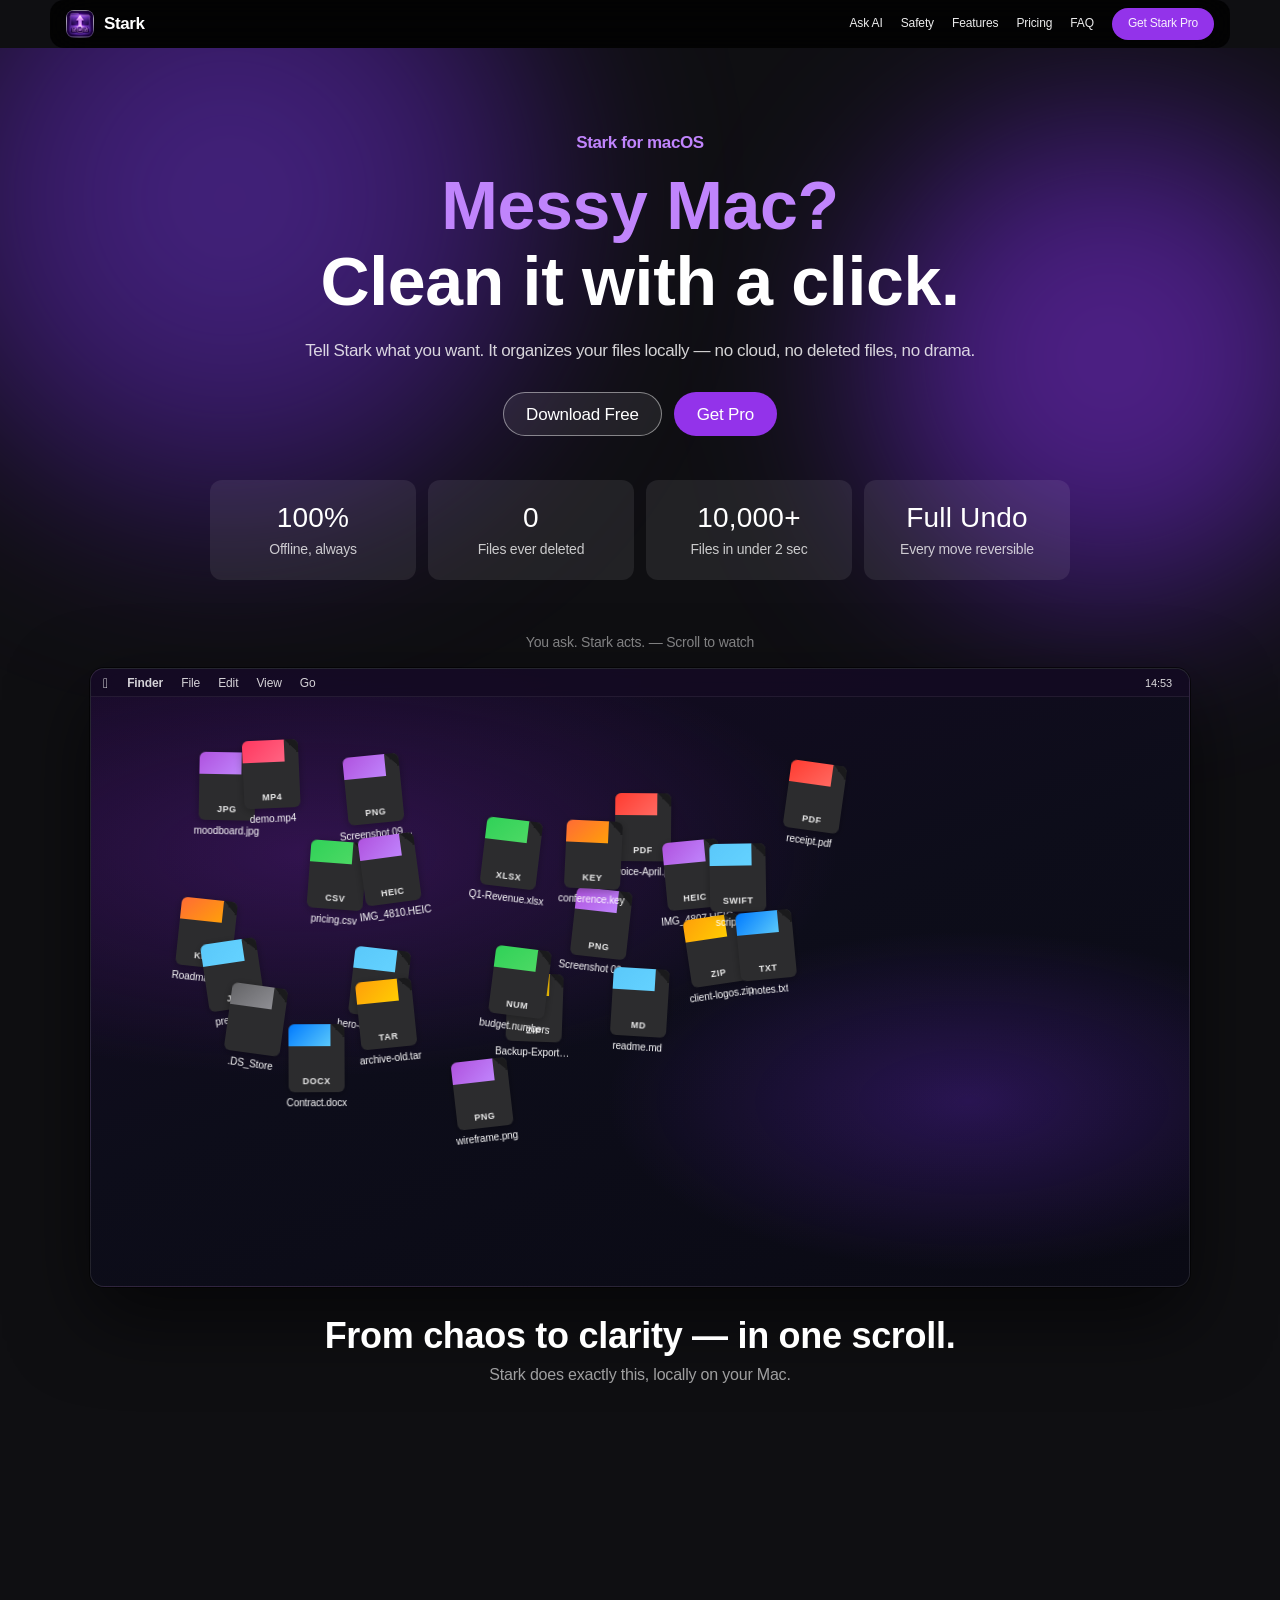
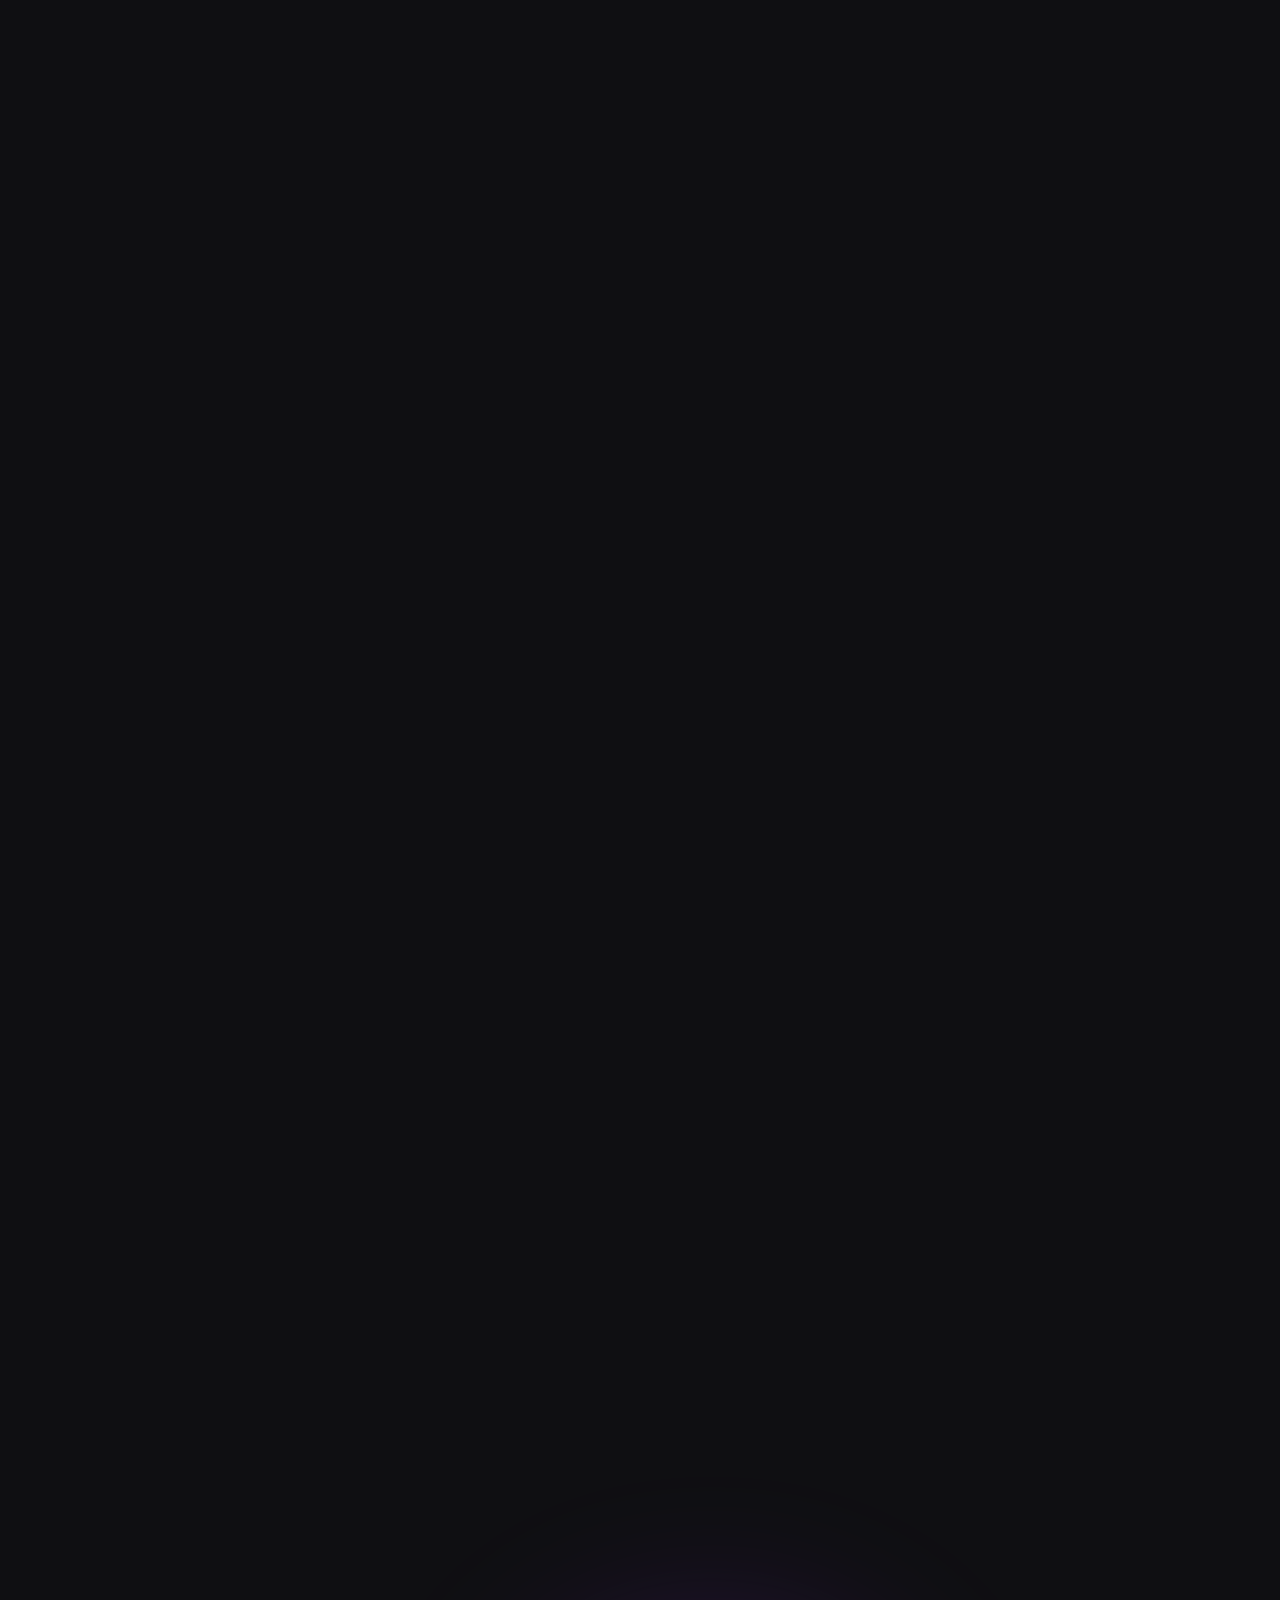
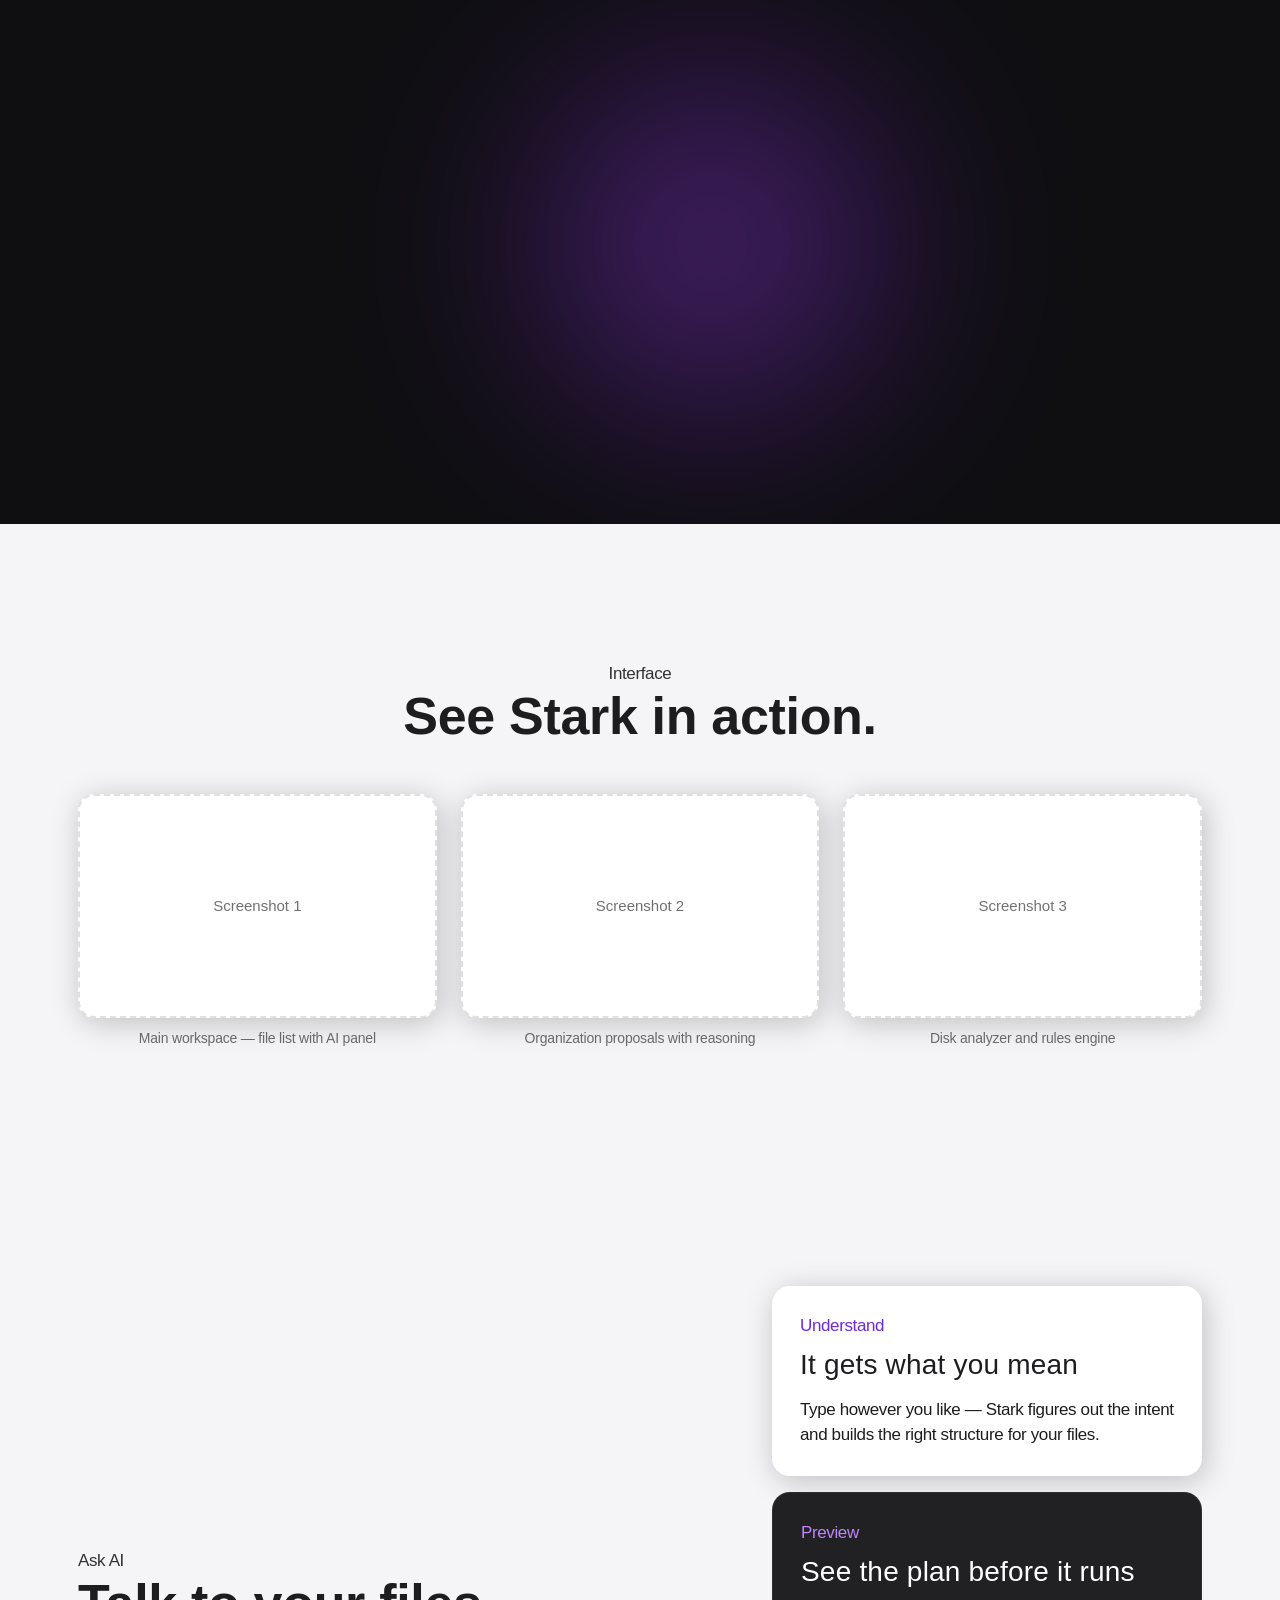
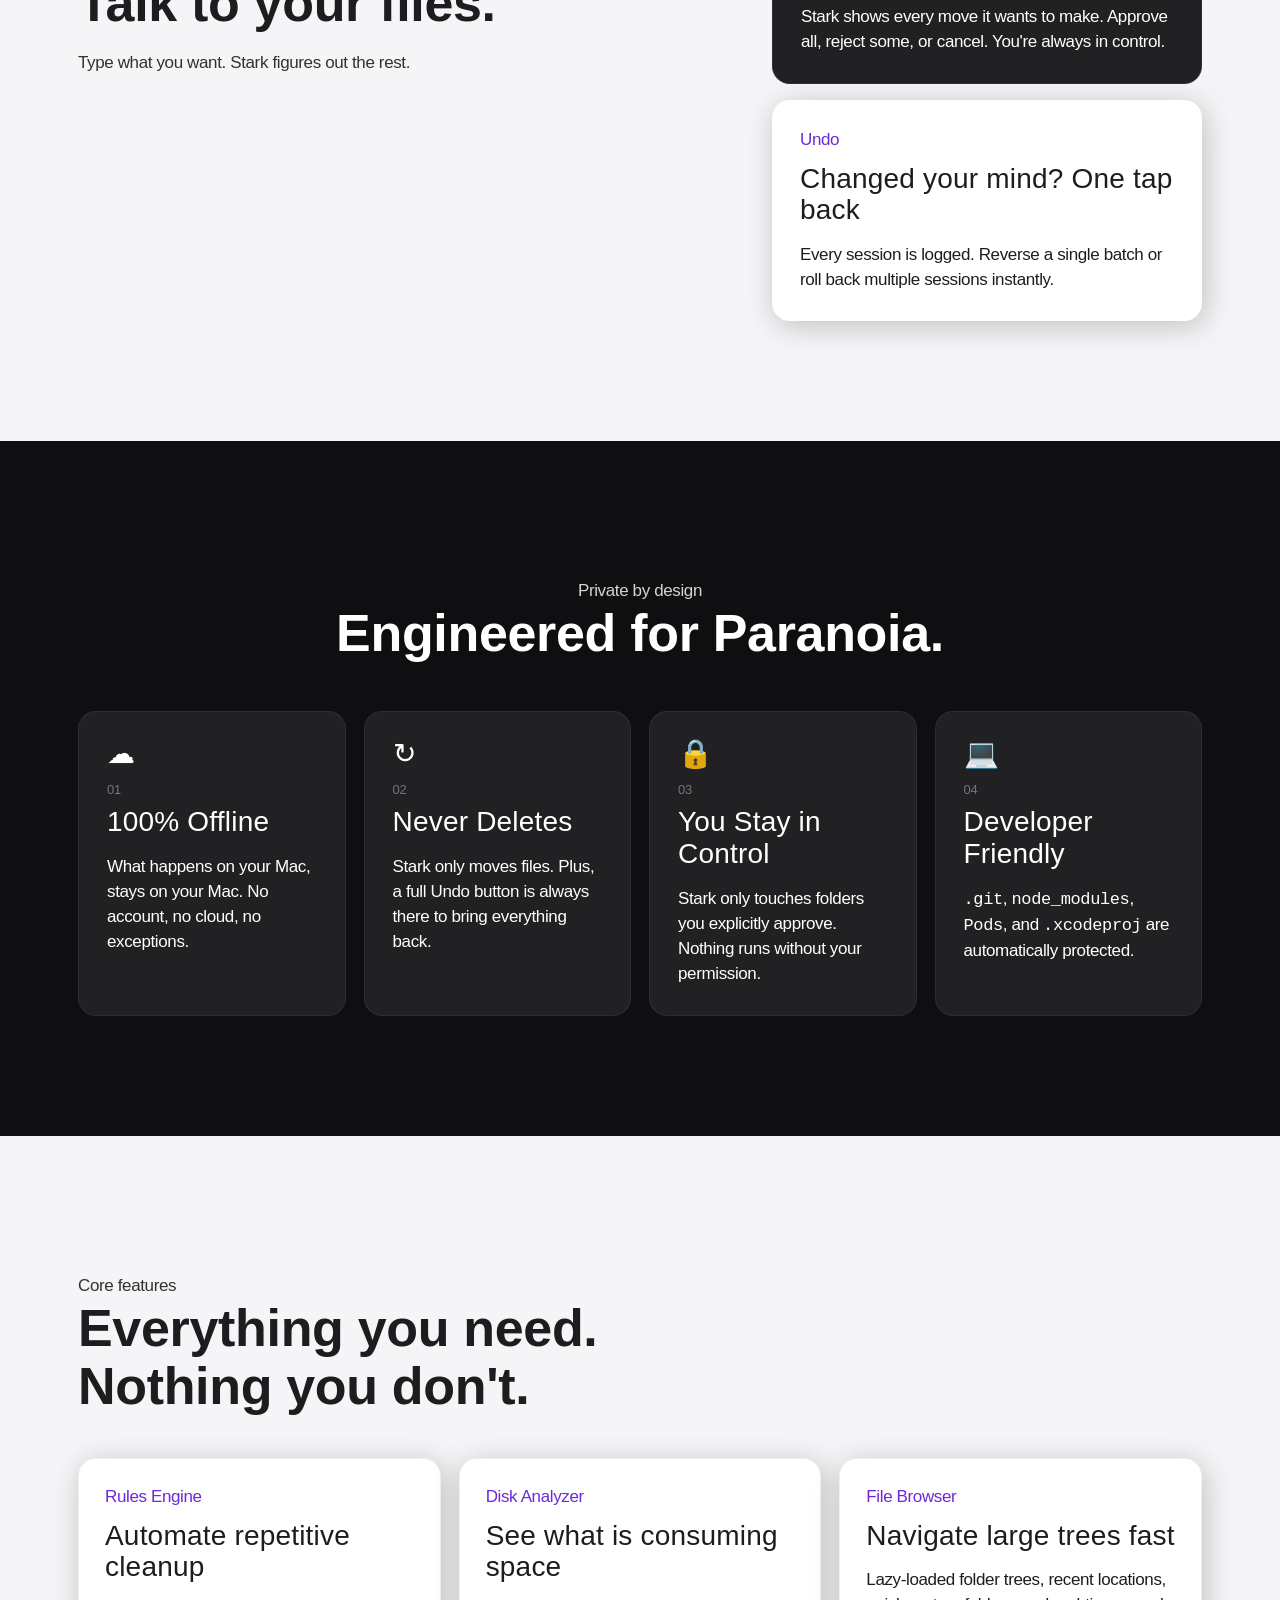
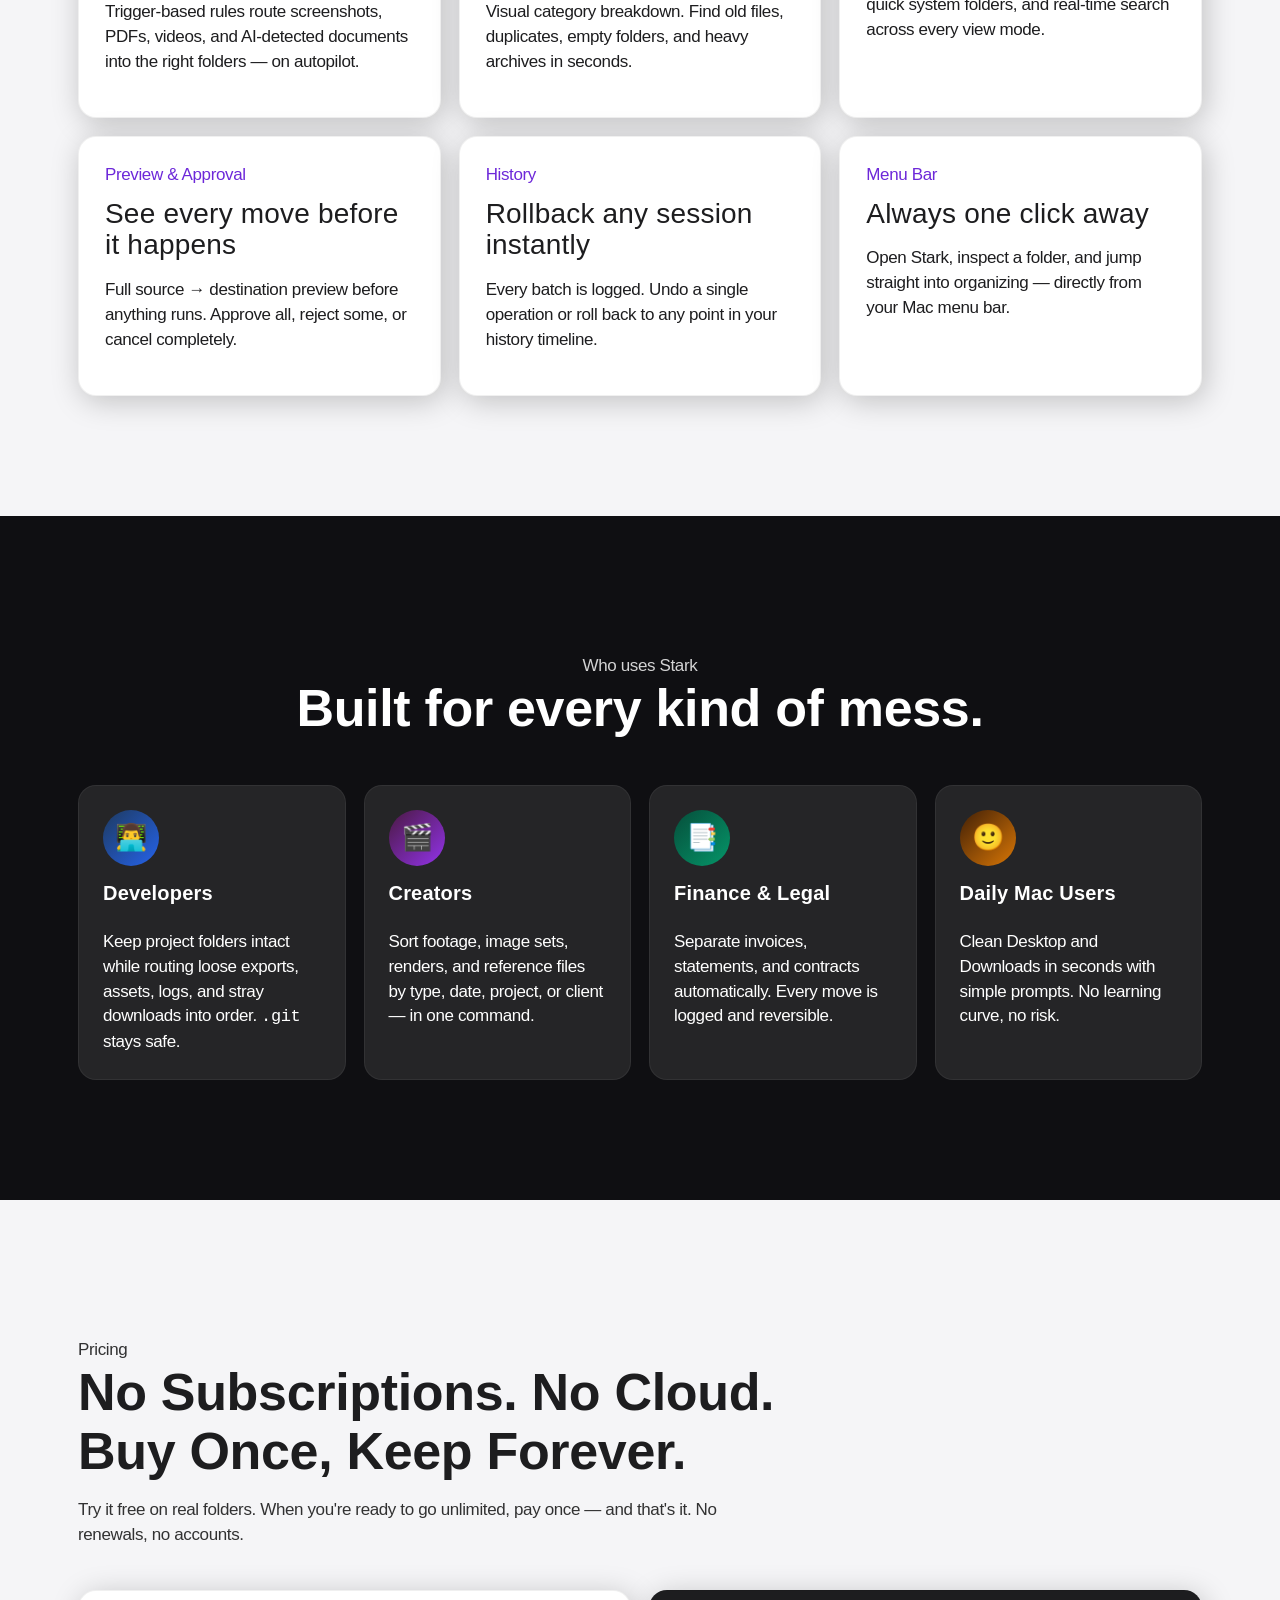
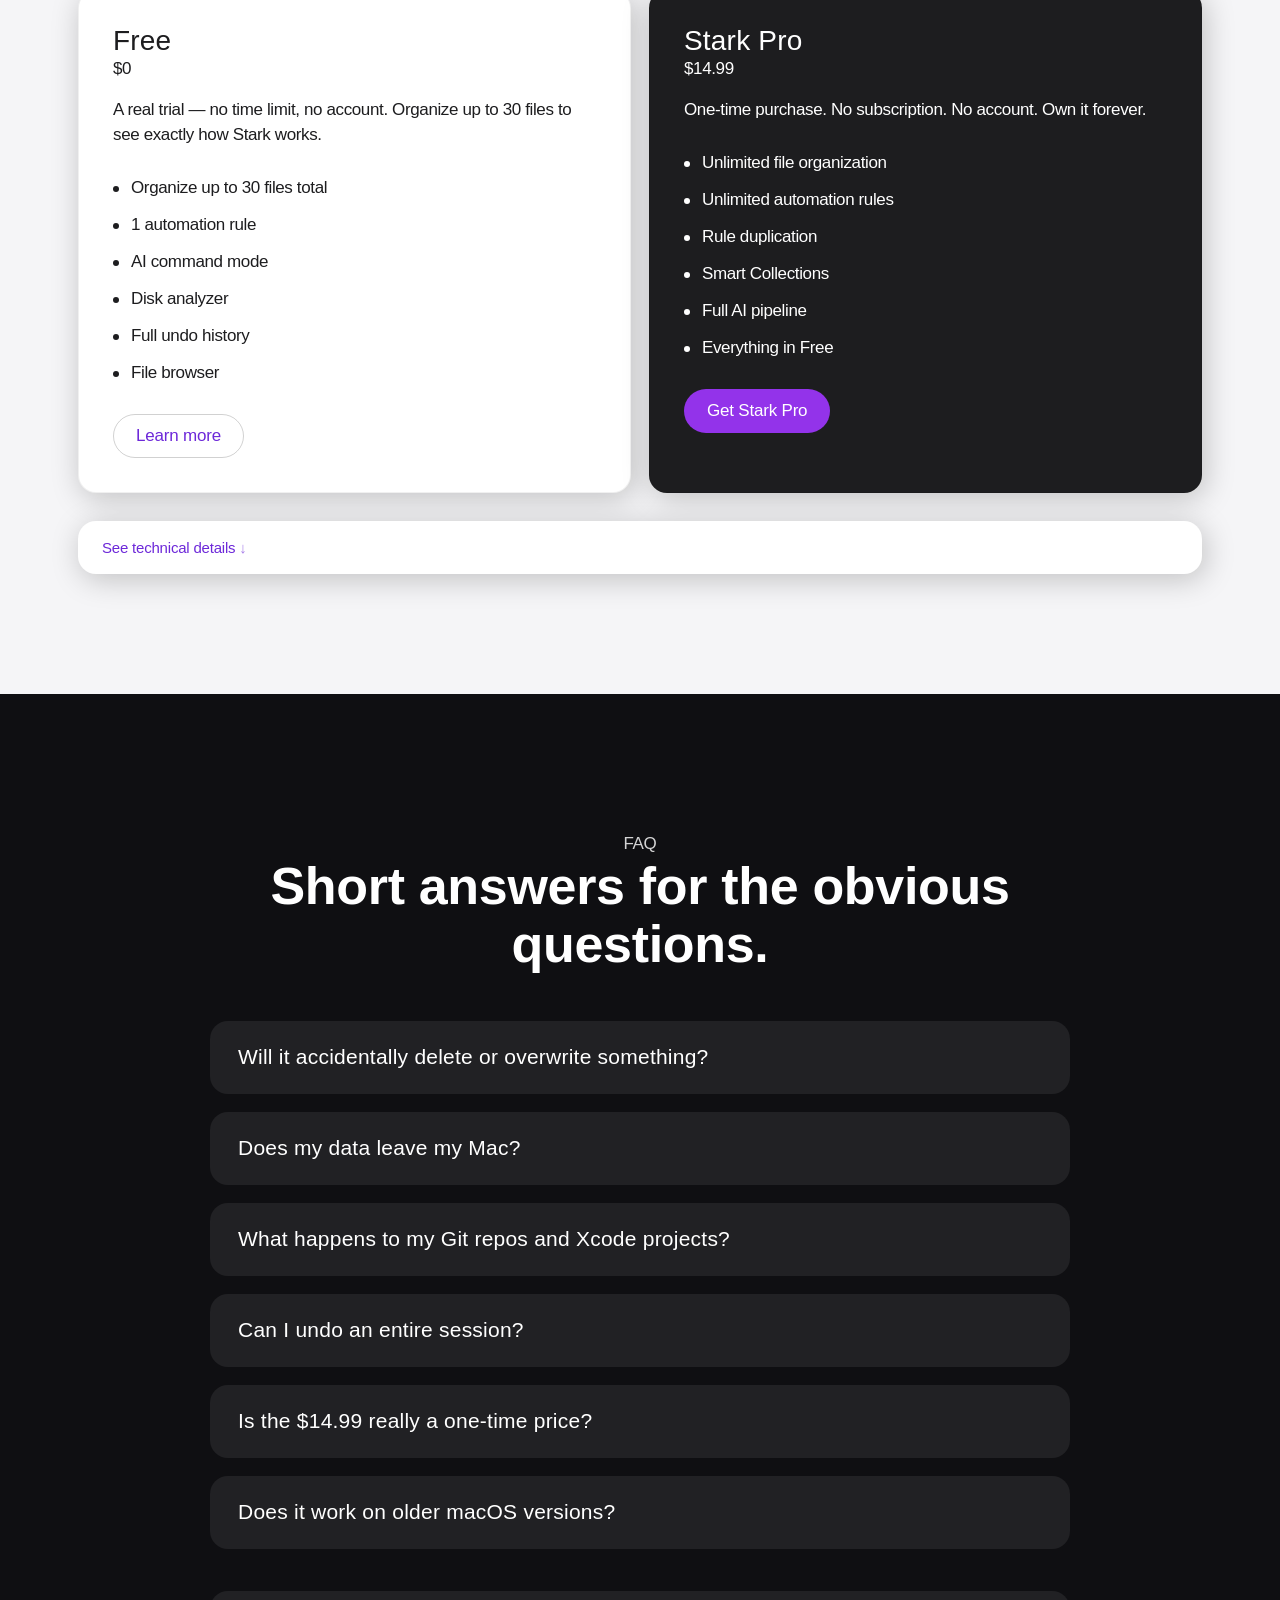
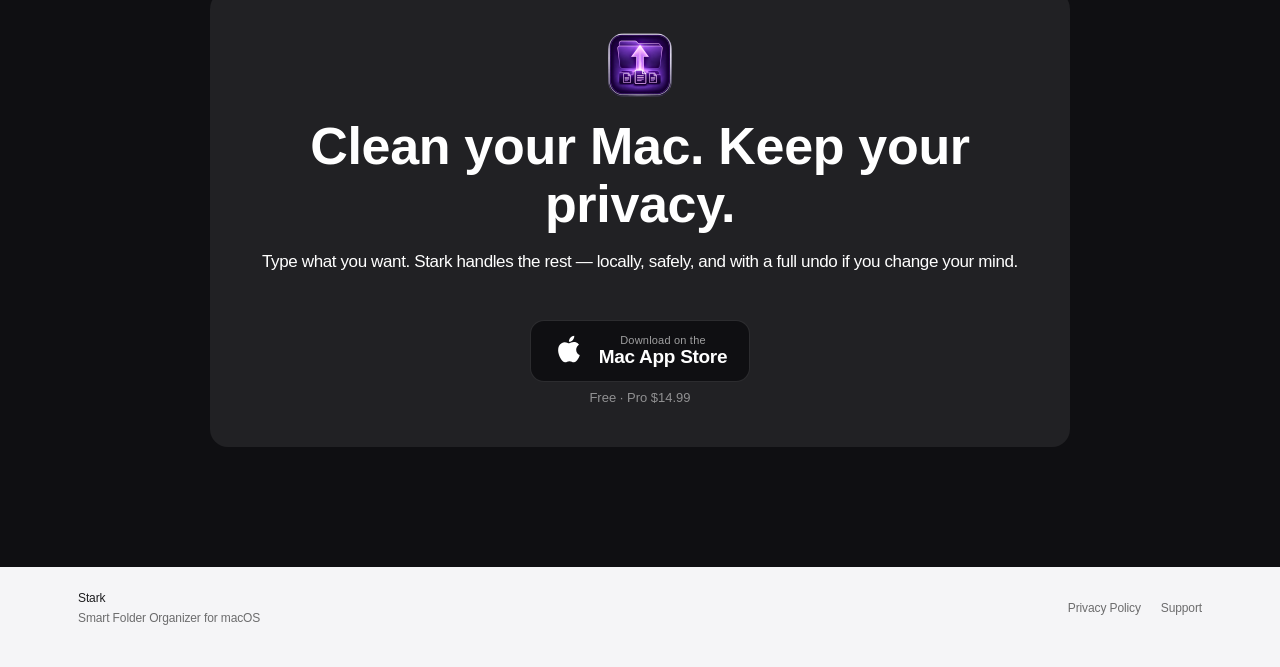
==== index.html @ c6985ba5 "Add privacy policy page, update footer with links and support email" ====
<!DOCTYPE html>
<html lang="en">
<head>
  <meta charset="UTF-8">
  <meta name="viewport" content="width=device-width, initial-scale=1.0">
  <meta name="description" content="Messy Mac? Stark is your AI-powered offline file organizer. Type a command, Stark cleans everything locally. Zero cloud, zero deleted files.">
  <title>Stark - Smart Folder Organizer</title>
  <link rel="icon" type="image/png" href="assets/stark-icon.png">
  <link rel="preload" as="image" href="assets/stark-icon.png">
  <link rel="stylesheet" href="styles.css">
</head>
<body>
  <header class="site-header">
    <div class="nav-shell">
      <a class="brand" href="#top" aria-label="Stark home">
        <img src="assets/stark-icon.png" alt="" width="28" height="28">
        <span>Stark</span>
      </a>

      <button class="menu-toggle" type="button" aria-expanded="false" aria-controls="site-nav">
        <span></span>
        <span></span>
      </button>

      <nav class="site-nav" id="site-nav" aria-label="Primary">
        <a href="#ai">Ask AI</a>
        <a href="#safety">Safety</a>
        <a href="#features">Features</a>
        <a href="#pricing">Pricing</a>
        <a href="#faq">FAQ</a>
        <a class="nav-cta" href="#pricing">Get Stark Pro</a>
      </nav>
    </div>
  </header>

  <main id="top">
    <!-- ═══ HERO + FILE ANIMATION ═══ -->
    <section class="section hero-section theme-dark">
      <div class="hero-glow-layer" aria-hidden="true">
        <span class="hero-orb hero-orb-1"></span>
        <span class="hero-orb hero-orb-2"></span>
        <span class="hero-orb hero-orb-3"></span>
      </div>
      <div class="section-shell hero-shell">
        <div class="hero-copy reveal">
          <p class="eyebrow">Stark for macOS</p>
          <h1><span class="hero-h1-accent">Messy Mac?</span><br>Clean it with a click.</h1>
          <p class="hero-subtitle">
            Tell Stark what you want. It organizes your files locally — no cloud, no deleted files, no drama.
          </p>
          <div class="hero-actions">
            <a class="button button-outline-light" href="#pricing">Download Free</a>
            <a class="button button-primary" href="#pricing">Get Pro</a>
          </div>
          <ul class="metric-strip" aria-label="Key product metrics">
            <li><strong>100%</strong><span>Offline, always</span></li>
            <li><strong>0</strong><span>Files ever deleted</span></li>
            <li><strong>10,000+</strong><span>Files in under 2 sec</span></li>
            <li><strong>Full Undo</strong><span>Every move reversible</span></li>
          </ul>
        </div>

        <!-- Scroll-driven file gather animation -->
        <div class="gather-scroll" id="gather-scroll">
          <div class="gather-sticky">
            <p class="scroll-hint" data-scroll-hint>You ask. Stark acts. — Scroll to watch</p>
            <div class="gather-stage" id="gather-stage" aria-hidden="true">
              <!-- macOS menu bar -->
              <div class="macos-menubar">
                <div class="macos-menubar-left">
                  <span class="macos-apple">&#63743;</span>
                  <span class="macos-menu-item is-bold">Finder</span>
                  <span class="macos-menu-item">File</span>
                  <span class="macos-menu-item">Edit</span>
                  <span class="macos-menu-item">View</span>
                  <span class="macos-menu-item">Go</span>
                </div>
                <div class="macos-menubar-right">
                  <span class="macos-status-item macos-time">14:53</span>
                </div>
              </div>
            </div>
            <div class="gather-slogan" data-gather-slogan>
              <h2>From chaos to clarity — in one scroll.</h2>
              <p>Stark does exactly this, locally on your Mac.</p>
            </div>
          </div>
          <div class="gather-spacer" aria-hidden="true"></div>
        </div>
      </div>
    </section>

    <!-- ═══ SCREENSHOTS ═══ -->
    <section class="section section-light" id="screenshots">
      <div class="section-shell">
        <div class="section-copy centered reveal">
          <p class="eyebrow eyebrow-dark">Interface</p>
          <h2>See Stark in action.</h2>
        </div>
        <div class="screenshot-gallery reveal">
          <div class="screenshot-slot">
            <div class="screenshot-placeholder">Screenshot 1</div>
            <p class="screenshot-caption">Main workspace — file list with AI panel</p>
          </div>
          <div class="screenshot-slot">
            <div class="screenshot-placeholder">Screenshot 2</div>
            <p class="screenshot-caption">Organization proposals with reasoning</p>
          </div>
          <div class="screenshot-slot">
            <div class="screenshot-placeholder">Screenshot 3</div>
            <p class="screenshot-caption">Disk analyzer and rules engine</p>
          </div>
        </div>
      </div>
    </section>

    <!-- ═══ ASK AI ═══ -->
    <section class="section section-light" id="ai">
      <div class="section-shell split-layout">
        <div class="section-copy reveal">
          <p class="eyebrow eyebrow-dark">Ask AI</p>
          <h2>Talk to your files.</h2>
          <p>Type what you want. Stark figures out the rest.</p>
        </div>
        <div class="stack-layout reveal">
          <article class="stack-card stack-card-light">
            <p class="card-kicker">Understand</p>
            <h3>It gets what you mean</h3>
            <p>Type however you like — Stark figures out the intent and builds the right structure for your files.</p>
          </article>
          <article class="stack-card stack-card-dark">
            <p class="card-kicker">Preview</p>
            <h3>See the plan before it runs</h3>
            <p>Stark shows every move it wants to make. Approve all, reject some, or cancel. You're always in control.</p>
          </article>
          <article class="stack-card stack-card-light">
            <p class="card-kicker">Undo</p>
            <h3>Changed your mind? One tap back</h3>
            <p>Every session is logged. Reverse a single batch or roll back multiple sessions instantly.</p>
          </article>
        </div>
      </div>
    </section>

    <!-- ═══ SAFETY ═══ -->
    <section class="section section-dark" id="safety">
      <div class="section-shell">
        <div class="section-copy centered reveal">
          <p class="eyebrow">Private by design</p>
          <h2>Engineered for Paranoia.</h2>
        </div>
        <div class="safety-grid">
          <article class="safety-card reveal">
            <span class="safety-icon">&#9729;</span>
            <span class="safety-index">01</span>
            <h3>100% Offline</h3>
            <p>What happens on your Mac, stays on your Mac. No account, no cloud, no exceptions.</p>
          </article>
          <article class="safety-card reveal">
            <span class="safety-icon">&#8635;</span>
            <span class="safety-index">02</span>
            <h3>Never Deletes</h3>
            <p>Stark only moves files. Plus, a full Undo button is always there to bring everything back.</p>
          </article>
          <article class="safety-card reveal">
            <span class="safety-icon">&#128274;</span>
            <span class="safety-index">03</span>
            <h3>You Stay in Control</h3>
            <p>Stark only touches folders you explicitly approve. Nothing runs without your permission.</p>
          </article>
          <article class="safety-card reveal">
            <span class="safety-icon">&#128187;</span>
            <span class="safety-index">04</span>
            <h3>Developer Friendly</h3>
            <p><code>.git</code>, <code>node_modules</code>, <code>Pods</code>, and <code>.xcodeproj</code> are automatically protected.</p>
          </article>
        </div>
      </div>
    </section>

    <!-- ═══ FEATURES ═══ -->
    <section class="section section-light" id="features">
      <div class="section-shell">
        <div class="section-copy reveal">
          <p class="eyebrow eyebrow-dark">Core features</p>
          <h2>Everything you need. Nothing you don't.</h2>
        </div>
        <div class="feature-grid">
          <article class="feature-card reveal">
            <p class="card-kicker">Rules Engine</p>
            <h3>Automate repetitive cleanup</h3>
            <p>Trigger-based rules route screenshots, PDFs, videos, and AI-detected documents into the right folders — on autopilot.</p>
          </article>
          <article class="feature-card reveal">
            <p class="card-kicker">Disk Analyzer</p>
            <h3>See what is consuming space</h3>
            <p>Visual category breakdown. Find old files, duplicates, empty folders, and heavy archives in seconds.</p>
          </article>
          <article class="feature-card reveal">
            <p class="card-kicker">File Browser</p>
            <h3>Navigate large trees fast</h3>
            <p>Lazy-loaded folder trees, recent locations, quick system folders, and real-time search across every view mode.</p>
          </article>
          <article class="feature-card reveal">
            <p class="card-kicker">Preview &amp; Approval</p>
            <h3>See every move before it happens</h3>
            <p>Full source → destination preview before anything runs. Approve all, reject some, or cancel completely.</p>
          </article>
          <article class="feature-card reveal">
            <p class="card-kicker">History</p>
            <h3>Rollback any session instantly</h3>
            <p>Every batch is logged. Undo a single operation or roll back to any point in your history timeline.</p>
          </article>
          <article class="feature-card reveal">
            <p class="card-kicker">Menu Bar</p>
            <h3>Always one click away</h3>
            <p>Open Stark, inspect a folder, and jump straight into organizing — directly from your Mac menu bar.</p>
          </article>
        </div>
      </div>
    </section>

    <!-- ═══ AUDIENCE ═══ -->
    <section class="section section-dark">
      <div class="section-shell">
        <div class="section-copy centered reveal">
          <p class="eyebrow">Who uses Stark</p>
          <h2>Built for every kind of mess.</h2>
        </div>
        <div class="audience-grid">
          <article class="audience-card reveal">
            <div class="audience-avatar audience-avatar-dev">
              <span>👨‍💻</span>
            </div>
            <div class="audience-body">
              <h3>Developers</h3>
              <p>Keep project folders intact while routing loose exports, assets, logs, and stray downloads into order. <code>.git</code> stays safe.</p>
            </div>
          </article>
          <article class="audience-card reveal">
            <div class="audience-avatar audience-avatar-creator">
              <span>🎬</span>
            </div>
            <div class="audience-body">
              <h3>Creators</h3>
              <p>Sort footage, image sets, renders, and reference files by type, date, project, or client — in one command.</p>
            </div>
          </article>
          <article class="audience-card reveal">
            <div class="audience-avatar audience-avatar-finance">
              <span>📑</span>
            </div>
            <div class="audience-body">
              <h3>Finance &amp; Legal</h3>
              <p>Separate invoices, statements, and contracts automatically. Every move is logged and reversible.</p>
            </div>
          </article>
          <article class="audience-card reveal">
            <div class="audience-avatar audience-avatar-daily">
              <span>🙂</span>
            </div>
            <div class="audience-body">
              <h3>Daily Mac Users</h3>
              <p>Clean Desktop and Downloads in seconds with simple prompts. No learning curve, no risk.</p>
            </div>
          </article>
        </div>
      </div>
    </section>

    <!-- ═══ PRICING ═══ -->
    <section class="section section-light" id="pricing">
      <div class="section-shell pricing-shell">
        <div class="section-copy reveal">
          <p class="eyebrow eyebrow-dark">Pricing</p>
          <h2>No Subscriptions. No Cloud. Buy Once, Keep Forever.</h2>
          <p>Try it free on real folders. When you're ready to go unlimited, pay once — and that's it. No renewals, no accounts.</p>
        </div>
        <div class="pricing-grid">
          <article class="price-card reveal">
            <p class="plan-name">Free</p>
            <p class="plan-price">$0</p>
            <p class="plan-copy">A real trial — no time limit, no account. Organize up to 30 files to see exactly how Stark works.</p>
            <ul class="plan-list">
              <li>Organize up to 30 files total</li>
              <li>1 automation rule</li>
              <li>AI command mode</li>
              <li>Disk analyzer</li>
              <li>Full undo history</li>
              <li>File browser</li>
            </ul>
            <a class="button button-outline-dark" href="#faq">Learn more</a>
          </article>
          <article class="price-card price-card-featured reveal">
            <p class="plan-name">Stark Pro</p>
            <p class="plan-price">$14.99</p>
            <p class="plan-copy">One-time purchase. No subscription. No account. Own it forever.</p>
            <ul class="plan-list">
              <li>Unlimited file organization</li>
              <li>Unlimited automation rules</li>
              <li>Rule duplication</li>
              <li>Smart Collections</li>
              <li>Full AI pipeline</li>
              <li>Everything in Free</li>
            </ul>
            <a class="button button-primary" href="#top">Get Stark Pro</a>
          </article>
        </div>

        <details class="tech-details reveal">
          <summary>See technical details</summary>
          <table class="tech-table">
            <tbody>
              <tr><td>Platform</td><td>macOS 26.0+</td></tr>
              <tr><td>Framework</td><td>SwiftUI · Swift 6 · MVVM-C</td></tr>
              <tr><td>AI / ML</td><td>Apple Foundation Models · CoreML · NaturalLanguage</td></tr>
              <tr><td>Network access</td><td>None — 100% offline</td></tr>
              <tr><td>Account required</td><td>No</td></tr>
              <tr><td>Performance</td><td>10,000+ files scanned in under 2 seconds</td></tr>
              <tr><td>Sandbox</td><td>App Store sandboxed · app-scoped bookmarks</td></tr>
              <tr><td>Data storage</td><td>Local only · JSON + UserDefaults</td></tr>
            </tbody>
          </table>
        </details>
      </div>
    </section>

    <!-- ═══ FAQ ═══ -->
    <section class="section section-dark" id="faq">
      <div class="section-shell faq-shell">
        <div class="section-copy centered reveal">
          <p class="eyebrow">FAQ</p>
          <h2>Short answers for the obvious questions.</h2>
        </div>
        <div class="faq-list">
          <details class="faq-item reveal"><summary>Will it accidentally delete or overwrite something?</summary><p>Never. Stark has a zero-deletion policy — it only moves files. Every single move is logged with source and destination, so you can reverse anything with one click.</p></details>
          <details class="faq-item reveal"><summary>Does my data leave my Mac?</summary><p>No. There's no server, no cloud sync, no account. Everything runs locally using on-device AI. Your files never leave your machine.</p></details>
          <details class="faq-item reveal"><summary>What happens to my Git repos and Xcode projects?</summary><p>They're automatically protected. Stark detects <code>.git</code>, <code>node_modules</code>, <code>Pods</code>, <code>.xcodeproj</code>, <code>Cargo.toml</code> and other project markers, and excludes those folders from any operation.</p></details>
          <details class="faq-item reveal"><summary>Can I undo an entire session?</summary><p>Yes. Stark logs every batch as a separate session in the History view. You can undo a single session or roll back multiple sessions at once with "Undo to Here".</p></details>
          <details class="faq-item reveal"><summary>Is the $14.99 really a one-time price?</summary><p>Yes. Pay once through the Mac App Store and own Stark Pro forever. No renewals, no hidden fees, no subscription.</p></details>
          <details class="faq-item reveal"><summary>Does it work on older macOS versions?</summary><p>Stark requires macOS 26.0 or later. The full AI pipeline uses Apple Foundation Models which is available on macOS 26+.</p></details>
        </div>
        <div class="closing-card reveal">
          <img src="assets/stark-icon.png" alt="" width="64" height="64">
          <h2>Clean your Mac. Keep your privacy.</h2>
          <p>Type what you want. Stark handles the rest — locally, safely, and with a full undo if you change your mind.</p>
          <div class="appstore-badge reveal">
            <div class="appstore-inner">
              <div class="appstore-logo">
                <svg width="32" height="32" viewBox="0 0 24 24" fill="white" xmlns="http://www.w3.org/2000/svg"><path d="M18.71 19.5c-.83 1.24-1.71 2.45-3.05 2.47-1.34.03-1.77-.79-3.29-.79-1.53 0-2 .77-3.27.82-1.31.05-2.3-1.32-3.14-2.53C4.25 17 2.94 12.45 4.7 9.39c.87-1.52 2.43-2.48 4.12-2.51 1.28-.02 2.5.87 3.29.87.78 0 2.26-1.07 3.8-.91.65.03 2.47.26 3.64 1.98-.09.06-2.17 1.28-2.15 3.81.03 3.02 2.65 4.03 2.68 4.04-.03.07-.42 1.44-1.38 2.83M13 3.5c.73-.83 1.94-1.46 2.94-1.5.13 1.17-.34 2.35-1.04 3.19-.69.85-1.83 1.51-2.95 1.42-.15-1.15.41-2.35 1.05-3.11z"/></svg>
              </div>
              <div class="appstore-text">
                <span class="appstore-sub">Download on the</span>
                <span class="appstore-title">Mac App Store</span>
              </div>
            </div>
            <span class="appstore-price">Free · Pro $14.99</span>
          </div>
        </div>
      </div>
    </section>
  </main>

  <footer class="site-footer">
    <div class="footer-shell">
      <div>
        <p style="margin:0 0 4px; font-weight:500; color: var(--color-gray-900);">Stark</p>
        <p style="margin:0;">Smart Folder Organizer for macOS</p>
      </div>
      <div style="display:flex; gap: 20px; align-items:center; flex-wrap:wrap;">
        <a href="privacy.html" style="color: var(--color-black-soft);">Privacy Policy</a>
        <a href="mailto:ata@kilicov.dev" style="color: var(--color-black-soft);">Support</a>
      </div>
    </div>
  </footer>

  <script src="script.js"></script>
</body>
</html>
---- styles.css ----
/* ═══════════════════════════════════════════
   Stark – Landing Page Styles
   ═══════════════════════════════════════════ */

:root {
  --color-black: #0f0f12;
  --color-gray-50: #fafafc;
  --color-gray-100: #f5f5f7;
  --color-gray-900: #1d1d1f;
  --color-blue: #9333ea;
  --color-link: #6d28d9;
  --color-link-dark: #c084fc;
  --color-white: #ffffff;
  --color-white-muted: rgba(255, 255, 255, 0.82);
  --color-black-muted: rgba(0, 0, 0, 0.8);
  --color-black-soft: rgba(0, 0, 0, 0.56);
  --color-black-faint: rgba(0, 0, 0, 0.08);
  --color-dark-surface: #212124;
  --color-dark-surface-2: #252527;
  --color-dark-surface-3: #1b1b1d;
  --color-success: #32d74b;
  --shadow-card: rgba(0, 0, 0, 0.22) 3px 5px 30px 0;
  --radius-sm: 8px;
  --radius-md: 12px;
  --radius-pill: 980px;
  --site-width: 1180px;
  --font-stack: "SF Pro Display", "SF Pro Text", -apple-system, BlinkMacSystemFont, "Helvetica Neue", Helvetica, Arial, sans-serif;
}

*, *::before, *::after { box-sizing: border-box; }
html { scroll-behavior: smooth; }
body {
  margin: 0;
  font-family: var(--font-stack);
  color: var(--color-gray-900);
  background: var(--color-gray-100);
  -webkit-font-smoothing: antialiased;
  text-rendering: optimizeLegibility;
}
img { display: block; max-width: 100%; }
a { color: inherit; text-decoration: none; }
button, input, textarea, select { font: inherit; }
:focus-visible { outline: 2px solid var(--color-blue); outline-offset: 3px; }

/* ── Header / Nav ── */

.site-header {
  position: sticky; top: 0; z-index: 50;
  padding: 0 14px;
  background: var(--color-black);
}
.nav-shell {
  max-width: 1180px; margin: 0 auto; height: 48px;
  padding: 0 16px; display: flex; align-items: center;
  justify-content: space-between; gap: 20px;
  background: rgba(0,0,0,0.8); color: var(--color-white);
  backdrop-filter: saturate(180%) blur(20px); border-radius: 14px;
}
.brand {
  display: inline-flex; align-items: center; gap: 10px;
  font-size: 17px; font-weight: 600; letter-spacing: -0.374px;
}
.brand img { width: 28px; height: 28px; border-radius: 8px; }
.site-nav {
  display: inline-flex; align-items: center; gap: 18px;
  font-size: 12px; line-height: 1.33; letter-spacing: -0.12px;
}
.site-nav a { color: rgba(255,255,255,0.92); }
.site-nav a:hover { text-decoration: underline; }
.nav-cta {
  display: inline-flex; align-items: center; justify-content: center;
  min-height: 32px; padding: 7px 16px;
  background: var(--color-blue); border-radius: var(--radius-pill);
  font-weight: 500; letter-spacing: -0.2px;
  transition: opacity 180ms ease;
}
.nav-cta:hover { opacity: 0.88; }
.menu-toggle {
  display: none; width: 40px; height: 40px; padding: 0;
  background: transparent; border: 0; color: inherit; cursor: pointer;
}
.menu-toggle span {
  display: block; width: 18px; height: 1.5px; margin: 4px auto;
  background: var(--color-white);
  transition: transform 180ms ease, opacity 180ms ease;
}
.menu-toggle[aria-expanded="true"] span:first-child { transform: translateY(5.5px) rotate(45deg); }
.menu-toggle[aria-expanded="true"] span:last-child { transform: translateY(-5.5px) rotate(-45deg); }

/* ── Sections ── */

.section { position: relative; }
.section-shell { max-width: var(--site-width); margin: 0 auto; padding: 120px 28px; }
.theme-dark, .section-dark { background: var(--color-black); color: var(--color-white); }
.section-light { background: var(--color-gray-100); color: var(--color-gray-900); }

/* ── Hero ── */

.hero-section { overflow: visible; }

.hero-glow-layer {
  position: absolute;
  inset: 0;
  pointer-events: none;
  z-index: 0;
  overflow: hidden;
  border-radius: inherit;
}

.hero-orb {
  position: absolute;
  border-radius: 50%;
  filter: blur(90px);
  opacity: 0.55;
}

.hero-orb-1 {
  width: 660px; height: 660px;
  background: radial-gradient(circle, #7c3aed 0%, #4c1d95 60%, transparent 100%);
  top: -180px; left: -100px;
  animation: orb-drift-1 12s ease-in-out infinite alternate;
}

.hero-orb-2 {
  width: 500px; height: 500px;
  background: radial-gradient(circle, #9333ea 0%, #6d28d9 55%, transparent 100%);
  top: 60px; right: -80px;
  animation: orb-drift-2 15s ease-in-out infinite alternate;
}

.hero-orb-3 {
  width: 400px; height: 400px;
  background: radial-gradient(circle, #a855f7 0%, #7e22ce 50%, transparent 100%);
  bottom: 80px; left: 40%;
  animation: orb-drift-3 18s ease-in-out infinite alternate;
  opacity: 0.35;
}

@keyframes orb-drift-1 {
  from { transform: translate(0, 0) scale(1); }
  to   { transform: translate(80px, 60px) scale(1.15); }
}

@keyframes orb-drift-2 {
  from { transform: translate(0, 0) scale(1.1); }
  to   { transform: translate(-60px, 80px) scale(0.9); }
}

@keyframes orb-drift-3 {
  from { transform: translate(0, 0) scale(0.95); }
  to   { transform: translate(-80px, -50px) scale(1.2); }
}

.hero-shell { position: relative; z-index: 1; }
.hero-shell { min-height: calc(100vh - 58px); display: block; padding-top: 84px; padding-bottom: 0; }
.hero-copy { max-width: 860px; margin: 0 auto; text-align: center; }
.eyebrow { margin: 0 0 14px; color: var(--color-link-dark); font-size: 17px; font-weight: 600; line-height: 1.24; letter-spacing: -0.374px; }
.eyebrow-dark { color: var(--color-link); }
.hero-copy h1, .section-copy h2, .closing-card h2 { margin: 0; font-size: clamp(40px,7vw,68px); font-weight: 600; line-height: 1.12; letter-spacing: -0.32px; }
.hero-h1-accent { color: var(--color-link-dark); }
.section-copy h2, .closing-card h2 { font-size: clamp(32px,4.2vw,52px); }
.hero-subtitle, .section-copy p, .stack-card p, .feature-card p, .price-card p, .faq-item p, .closing-card p, .audience-card p, .safety-card p { font-size: 17px; font-weight: 400; line-height: 1.47; letter-spacing: -0.374px; }
.hero-subtitle { max-width: 760px; margin: 20px auto 0; color: var(--color-white-muted); }
.prompt-inline { color: var(--color-white); }
.hero-actions { display: flex; flex-wrap: wrap; justify-content: center; gap: 12px; margin-top: 28px; }

/* ── Buttons ── */

.button {
  display: inline-flex; align-items: center; justify-content: center;
  min-height: 44px; padding: 10px 22px; border-radius: var(--radius-pill);
  border: 1px solid transparent; font-size: 17px; font-weight: 500; line-height: 1;
  letter-spacing: -0.2px;
  transition: background-color 180ms ease, color 180ms ease, border-color 180ms ease, opacity 180ms ease;
}
.button:hover { opacity: 0.88; }
.button-primary { background: var(--color-blue); color: var(--color-white); }
.button-outline-light { border-color: rgba(255,255,255,0.45); color: var(--color-white); background: rgba(255,255,255,0.08); }
.button-outline-light:hover { border-color: rgba(255,255,255,0.65); background: rgba(255,255,255,0.13); }
.button-outline-dark { border-color: rgba(0,0,0,0.18); color: var(--color-link); background: transparent; }
.button-outline-dark:hover { border-color: rgba(0,0,0,0.28); background: rgba(109,40,217,0.06); }

/* ── Metric strip ── */

.metric-strip {
  list-style: none; margin: 44px 0 0; padding: 0;
  display: grid; grid-template-columns: repeat(4,minmax(0,1fr)); gap: 12px;
}
.metric-strip li { padding: 22px 18px; background: rgba(255,255,255,0.08); border-radius: var(--radius-md); text-align: center; }
.metric-strip strong { display: block; font-size: 28px; font-weight: 400; line-height: 1.14; letter-spacing: 0.196px; }
.metric-strip span { display: block; margin-top: 6px; color: rgba(255,255,255,0.76); font-size: 14px; line-height: 1.29; letter-spacing: -0.224px; }

/* ═══════════════════════════════════════════
   GATHER ANIMATION — scroll-driven files → folders
   ═══════════════════════════════════════════ */

.gather-scroll { position: relative; margin-top: 54px; }
.gather-sticky { position: sticky; top: 76px; z-index: 20; }
.gather-spacer { height: 260vh; }

.scroll-hint {
  margin: 0 0 18px; text-align: center;
  color: rgba(255,255,255,0.5); font-size: 14px;
  letter-spacing: -0.2px;
  transition: opacity 400ms ease;
}
.scroll-hint.is-hidden { opacity: 0; }

.gather-stage {
  position: relative;
  width: 100%; max-width: 1100px; margin: 0 auto;
  aspect-ratio: 16 / 9;
  border-radius: 14px;
  background:
    radial-gradient(ellipse 80% 60% at 20% 30%, rgba(88,28,135,0.45) 0%, transparent 60%),
    radial-gradient(ellipse 60% 50% at 80% 70%, rgba(109,40,217,0.3) 0%, transparent 55%),
    linear-gradient(160deg, #150a24 0%, #0d0d1a 50%, #0a0a14 100%);
  border: 1px solid rgba(255,255,255,0.1);
  box-shadow: 0 0 0 1px rgba(0,0,0,0.6), 0 30px 80px rgba(0,0,0,0.6);
  overflow: hidden;
}

/* ── macOS Menu Bar ── */
.macos-menubar {
  position: absolute; top: 0; left: 0; right: 0;
  height: 28px; z-index: 20;
  display: flex; align-items: center; justify-content: space-between;
  padding: 0 12px;
  background: rgba(20, 10, 35, 0.82);
  backdrop-filter: blur(20px);
  border-bottom: 1px solid rgba(255,255,255,0.07);
}
.macos-menubar-left,
.macos-menubar-right {
  display: flex; align-items: center; gap: 4px;
}
.macos-apple {
  font-size: 14px; color: rgba(255,255,255,0.9);
  margin-right: 8px; line-height: 1;
}
.macos-menu-item {
  font-size: 12px; color: rgba(255,255,255,0.82);
  padding: 2px 7px; border-radius: 4px;
  letter-spacing: -0.1px; line-height: 1;
}
.macos-menu-item.is-bold { font-weight: 600; }
.macos-status-item {
  font-size: 11px; color: rgba(255,255,255,0.7);
  padding: 0 5px; letter-spacing: -0.1px;
}
.macos-time { font-weight: 500; color: rgba(255,255,255,0.85); }


/* ── macOS file icon ── */

.mac-file {
  position: absolute;
  display: flex; flex-direction: column; align-items: center;
  width: 76px; gap: 5px;
  will-change: transform, opacity;
  transition: none; /* JS handles transform */
  pointer-events: none;
  user-select: none;
  z-index: 10;
}
.mac-file-icon {
  position: relative; width: 56px; height: 68px;
  border-radius: 6px; background: #2c2c2e;
  box-shadow: 0 2px 10px rgba(0,0,0,0.3), inset 0 1px 0 rgba(255,255,255,0.06);
  overflow: hidden;
}
/* Dog-ear corner */
.mac-file-icon::before {
  content: ""; position: absolute; top: 0; right: 0;
  width: 14px; height: 14px;
  background: linear-gradient(225deg, #1a1a1c 50%, transparent 50%);
  z-index: 2;
}
/* Extension label */
.mac-file-icon::after {
  content: attr(data-ext);
  position: absolute; bottom: 6px; left: 0; right: 0;
  text-align: center; font-size: 9px; font-weight: 700;
  letter-spacing: 0.5px; text-transform: uppercase;
  color: rgba(255,255,255,0.9); z-index: 1;
}
/* Color stripe at top of icon by type */
.mac-file-icon .file-stripe {
  position: absolute; top: 0; left: 0; right: 14px; height: 22px;
}
.type-pdf .file-stripe    { background: linear-gradient(135deg, #ff3b30, #ff6961); }
.type-image .file-stripe  { background: linear-gradient(135deg, #af52de, #c084fc); }
.type-code .file-stripe   { background: linear-gradient(135deg, #5ac8fa, #64d2ff); }
.type-sheet .file-stripe  { background: linear-gradient(135deg, #30d158, #4cd964); }
.type-doc .file-stripe    { background: linear-gradient(135deg, #007aff, #5ac8fa); }
.type-archive .file-stripe{ background: linear-gradient(135deg, #ff9f0a, #ffcc02); }
.type-pres .file-stripe   { background: linear-gradient(135deg, #ff6b35, #ff9f0a); }
.type-video .file-stripe  { background: linear-gradient(135deg, #ff375f, #ff6482); }
.type-misc .file-stripe   { background: linear-gradient(135deg, #636366, #8e8e93); }

.mac-file-name {
  max-width: 76px; text-align: center;
  color: var(--color-white); font-size: 10px;
  line-height: 1.2; letter-spacing: -0.1px;
  white-space: nowrap; overflow: hidden; text-overflow: ellipsis;
}

/* ── macOS folder icon (destination) ── */

.mac-folder {
  position: absolute;
  display: flex; flex-direction: column; align-items: center;
  width: 84px; gap: 5px;
  will-change: transform, opacity;
  pointer-events: none; user-select: none;
  opacity: 0; /* Shown by JS */
  z-index: 10;
}
.mac-folder-icon {
  position: relative; width: 64px; height: 52px;
  border-radius: 4px 4px 8px 8px;
  background: var(--color-blue);
  box-shadow: 0 4px 16px rgba(147,51,234,0.35);
}
/* Folder tab */
.mac-folder-icon::before {
  content: ""; position: absolute;
  top: -8px; left: 4px; width: 24px; height: 10px;
  border-radius: 4px 4px 0 0;
  background: inherit;
}
/* Count badge */
.mac-folder-badge {
  position: absolute; top: -6px; right: -8px;
  min-width: 20px; height: 20px; padding: 0 5px;
  border-radius: 999px;
  background: var(--color-success);
  color: #0c0c0d; font-size: 10px; font-weight: 700;
  display: flex; align-items: center; justify-content: center;
  opacity: 0; transform: scale(0.5);
  transition: opacity 300ms ease, transform 300ms cubic-bezier(.34,1.56,.64,1);
}
.mac-folder-badge.is-visible { opacity: 1; transform: scale(1); }

.mac-folder-name {
  max-width: 84px; text-align: center;
  color: var(--color-white); font-size: 11px; font-weight: 600;
  line-height: 1.2; letter-spacing: -0.1px;
  white-space: nowrap; overflow: hidden; text-overflow: ellipsis;
}

/* ── Slogan after animation ── */

.gather-slogan {
  display: flex; flex-direction: column; align-items: center;
  gap: 10px; padding: 28px 20px 0;
  text-align: center;
  opacity: 0; transform: translateY(16px);
  transition: opacity 500ms ease, transform 500ms ease;
  pointer-events: none;
}
.gather-slogan.is-visible { opacity: 1; transform: translateY(0); pointer-events: auto; }
.gather-slogan h2 {
  margin: 0; font-size: clamp(22px, 3vw, 36px); font-weight: 600;
  line-height: 1.15; letter-spacing: -0.3px; color: var(--color-white);
}
.gather-slogan p {
  margin: 0; font-size: 16px; color: rgba(255,255,255,0.6);
  letter-spacing: -0.2px;
}

/* ═══════════════════════════════════════════
   SCREENSHOT GALLERY
   ═══════════════════════════════════════════ */

.screenshot-gallery {
  display: grid; grid-template-columns: repeat(3, minmax(0,1fr));
  gap: 24px; margin-top: 42px;
}
.screenshot-slot { text-align: center; }
.screenshot-placeholder {
  aspect-ratio: 16 / 10;
  border-radius: 16px;
  background: var(--color-white);
  border: 2px dashed rgba(0,0,0,0.12);
  display: flex; align-items: center; justify-content: center;
  color: var(--color-black-soft); font-size: 15px; font-weight: 500;
  box-shadow: var(--shadow-card);
}
.screenshot-caption {
  margin: 12px 0 0; font-size: 14px; color: var(--color-black-soft);
  letter-spacing: -0.2px;
}

/* When you add real images, replace .screenshot-placeholder with:
   .screenshot-slot img { border-radius: 16px; box-shadow: var(--shadow-card); }
*/

/* ═══════════════════════════════════════════
   REST OF SITE — sections, cards, etc.
   ═══════════════════════════════════════════ */

.section-copy { max-width: 700px; }
.section-copy.centered { max-width: 860px; margin: 0 auto 48px; text-align: center; }
.section-copy p { margin: 18px 0 0; color: var(--color-black-muted); }
.section-dark .section-copy p, .section-dark .section-copy.centered p { color: rgba(255,255,255,0.82); }

.prompt-chip-row { display: flex; flex-wrap: wrap; gap: 10px; margin-top: 28px; }
.prompt-chip-row span {
  display: inline-flex; align-items: center; min-height: 40px; padding: 8px 14px;
  border-radius: var(--radius-pill); background: var(--color-white);
  color: var(--color-gray-900); box-shadow: var(--shadow-card);
  font-size: 14px; line-height: 1.29; letter-spacing: -0.224px;
}

.split-layout { display: grid; grid-template-columns: minmax(0,1fr) minmax(360px,430px); align-items: center; gap: 44px; min-height: 90vh; }
.stack-layout { display: grid; gap: 16px; }

.stack-card, .feature-card, .price-card, .audience-card, .safety-card, .closing-card { border-radius: 18px; }
.feature-card, .price-card { border: 1px solid rgba(0,0,0,0.06); }
.safety-card, .audience-card, .stack-card-dark { border: 1px solid rgba(255,255,255,0.06); }
.stack-card { padding: 28px; box-shadow: var(--shadow-card); }
.stack-card-light, .feature-card, .price-card { background: var(--color-white); color: var(--color-gray-900); }
.stack-card-dark { background: var(--color-dark-surface); color: var(--color-white); box-shadow: none; }
.card-kicker { margin: 0 0 10px; color: var(--color-link); font-size: 12px; font-weight: 400; line-height: 1.33; letter-spacing: -0.12px; }
.stack-card-dark .card-kicker { color: var(--color-link-dark); }
.stack-card h3, .feature-card h3, .price-card .plan-name, .audience-card h3, .safety-card h3 { margin: 0; font-size: 28px; font-weight: 400; line-height: 1.14; letter-spacing: 0.196px; }
.stack-card p:last-child, .feature-card p:last-child, .audience-card p, .safety-card p { margin-bottom: 0; }

.safety-grid, .feature-grid, .audience-grid, .pricing-grid, .faq-list { display: grid; gap: 18px; }
.safety-grid { grid-template-columns: repeat(4,minmax(0,1fr)); }
.safety-card { min-height: 240px; padding: 28px; background: var(--color-dark-surface); }
.safety-index { display: inline-block; margin-bottom: 8px; color: rgba(255,255,255,0.38); font-size: 13px; line-height: 1.29; letter-spacing: -0.224px; }
.safety-icon { display: block; font-size: 28px; margin-bottom: 12px; line-height: 1; }
.feature-grid { grid-template-columns: repeat(3,minmax(0,1fr)); margin-top: 42px; }
.feature-card { min-height: 260px; padding: 26px; box-shadow: var(--shadow-card); }
.feature-icon { font-size: 32px; margin-bottom: 14px; line-height: 1; }
.audience-grid { grid-template-columns: repeat(4,minmax(0,1fr)); }
.audience-card { min-height: 220px; padding: 24px; background: var(--color-dark-surface-2); display: flex; flex-direction: column; gap: 16px; }
.audience-avatar { width: 56px; height: 56px; border-radius: 50%; display: flex; align-items: center; justify-content: center; font-size: 26px; flex-shrink: 0; }
.audience-avatar-dev     { background: linear-gradient(135deg, #1e3a5f, #2563eb); }
.audience-avatar-creator { background: linear-gradient(135deg, #4a1942, #9333ea); }
.audience-avatar-finance { background: linear-gradient(135deg, #064e3b, #059669); }
.audience-avatar-daily   { background: linear-gradient(135deg, #422006, #d97706); }
.audience-body { display: flex; flex-direction: column; gap: 8px; }
.audience-card h3 { margin: 0; font-size: 20px; font-weight: 600; color: var(--color-white); }

.pricing-shell { min-height: 90vh; }
.pricing-grid { grid-template-columns: repeat(2,minmax(0,1fr)); margin-top: 42px; }
.price-card { padding: 34px; box-shadow: var(--shadow-card); }
.price-card-featured { background: var(--color-gray-900); color: var(--color-white); }
.plan-name { margin-bottom: 10px; }
.plan-price { margin: 0; font-size: clamp(40px,5vw,56px); font-weight: 600; line-height: 1.07; letter-spacing: -0.28px; }
.plan-copy { margin: 16px 0 0; }
.plan-list { display: grid; gap: 12px; margin: 28px 0; list-style: none; padding: 0; }
.plan-list li { position: relative; padding-left: 18px; font-size: 17px; line-height: 1.47; letter-spacing: -0.374px; }
.plan-list li::before { content: ""; position: absolute; top: 10px; left: 0; width: 6px; height: 6px; border-radius: 50%; background: currentColor; }

.comparison-strip { display: grid; grid-template-columns: repeat(4,minmax(0,1fr)); gap: 14px; margin-top: 18px; padding: 24px; background: var(--color-white); border-radius: 22px; box-shadow: var(--shadow-card); }
.comparison-label { display: block; margin-bottom: 8px; color: var(--color-black-soft); font-size: 12px; font-weight: 400; line-height: 1.33; letter-spacing: -0.12px; }
.comparison-strip strong { font-size: 17px; line-height: 1.24; letter-spacing: -0.374px; }

.faq-shell { min-height: 84vh; }
.faq-list { max-width: 860px; margin: 0 auto; }
.faq-item { padding: 24px 28px; background: var(--color-dark-surface); border-radius: 18px; }
.faq-item summary { cursor: pointer; list-style: none; font-size: 21px; font-weight: 400; line-height: 1.19; letter-spacing: 0.231px; }
.faq-item summary::-webkit-details-marker { display: none; }
.faq-item p { margin: 14px 0 0; color: rgba(255,255,255,0.8); }

.closing-card { max-width: 860px; margin: 42px auto 0; padding: 42px 32px; background: var(--color-dark-surface); text-align: center; }
.closing-card img { margin: 0 auto 20px; border-radius: 16px; }

/* ── Tech details expandable ── */
.tech-details { margin-top: 28px; border-radius: 18px; overflow: hidden; background: var(--color-white); box-shadow: var(--shadow-card); }
.tech-details summary { padding: 18px 24px; cursor: pointer; list-style: none; font-size: 15px; font-weight: 500; color: var(--color-link); letter-spacing: -0.2px; }
.tech-details summary::-webkit-details-marker { display: none; }
.tech-details summary::after { content: " ↓"; opacity: 0.6; }
.tech-details[open] summary::after { content: " ↑"; }
.tech-table { width: 100%; border-collapse: collapse; }
.tech-table td { padding: 12px 24px; font-size: 14px; line-height: 1.4; border-top: 1px solid var(--color-black-faint); }
.tech-table td:first-child { color: var(--color-black-soft); width: 40%; }
.tech-table td:last-child { font-weight: 500; }

/* ── App Store badge ── */
.appstore-badge { display: inline-flex; flex-direction: column; align-items: center; gap: 8px; margin-top: 28px; }
.appstore-inner { display: inline-flex; align-items: center; gap: 14px; padding: 12px 22px; background: var(--color-black); border-radius: 14px; border: 1px solid rgba(255,255,255,0.12); transition: background 180ms ease; cursor: pointer; }
.appstore-inner:hover { background: #1a1a1e; }
.appstore-logo { flex-shrink: 0; }
.appstore-text { display: flex; flex-direction: column; }
.appstore-sub { font-size: 11px; color: rgba(255,255,255,0.6); letter-spacing: 0.2px; }
.appstore-title { font-size: 19px; font-weight: 600; color: var(--color-white); letter-spacing: -0.3px; line-height: 1.2; }
.appstore-price { font-size: 13px; color: rgba(255,255,255,0.5); }

.site-footer { background: var(--color-gray-100); color: var(--color-black-soft); }
.footer-shell { max-width: var(--site-width); margin: 0 auto; padding: 24px 28px 40px; display: flex; justify-content: space-between; gap: 20px; font-size: 12px; line-height: 1.33; letter-spacing: -0.12px; }

/* ── Reveal on scroll ── */

.reveal { opacity: 0; transform: translateY(24px); transition: opacity 500ms ease, transform 500ms ease; }
.reveal.is-visible { opacity: 1; transform: translateY(0); }

/* ═══════════════════════════════════════════
   RESPONSIVE
   ═══════════════════════════════════════════ */

@media (max-width: 980px) {
  .menu-toggle { display: inline-block; }
  .site-nav {
    position: absolute; top: calc(100% + 10px); left: 14px; right: 14px;
    display: none; flex-direction: column; align-items: stretch; gap: 0;
    padding: 14px; background: rgba(0,0,0,0.92);
    backdrop-filter: saturate(180%) blur(20px); border-radius: 20px;
  }
  .site-nav.is-open { display: flex; }
  .site-nav a { padding: 12px 8px; }
  .nav-shell { position: relative; }
  .metric-strip, .feature-grid, .pricing-grid, .safety-grid { grid-template-columns: repeat(2,minmax(0,1fr)); }
  .split-layout { grid-template-columns: 1fr; }
  .section-shell { padding-top: 80px; padding-bottom: 80px; }
  .audience-grid { grid-template-columns: repeat(2,minmax(0,1fr)); }
  .screenshot-gallery { grid-template-columns: repeat(2,minmax(0,1fr)); }
  .screenshot-slot:last-child { grid-column: 1 / -1; max-width: 50%; margin: 0 auto; }
  .gather-stage { aspect-ratio: 4 / 3; }
  .gather-spacer { height: 220vh; }
}

@media (max-width: 720px) {
  .hero-orb { opacity: 0.25 !important; filter: blur(60px); }
  .hero-orb-1 { width: 300px; height: 300px; top: -60px; left: -60px; }
  .hero-orb-2 { width: 240px; height: 240px; top: 40px; right: -40px; }
  .hero-orb-3 { display: none; }
  .hero-shell { padding-top: 64px; }
  .site-header { padding-left: 10px; padding-right: 10px; }
  .nav-shell, .section-shell, .footer-shell { padding-left: 16px; padding-right: 16px; }
  .section-shell { padding-top: 64px; padding-bottom: 64px; }
  .metric-strip { grid-template-columns: repeat(2,minmax(0,1fr)); }
  .feature-grid, .pricing-grid, .safety-grid, .audience-grid { grid-template-columns: 1fr; }
  .screenshot-gallery { grid-template-columns: 1fr; }
  .screenshot-slot:last-child { max-width: 100%; }
  .price-card, .feature-card, .stack-card, .safety-card, .closing-card, .faq-item { padding: 22px 18px; }
  .footer-shell { flex-direction: column; gap: 8px; text-align: center; }
  .gather-stage { aspect-ratio: 1 / 1; border-radius: 12px; }
  .gather-spacer { height: 180vh; }
  .macos-menu-item:not(.is-bold) { display: none; }
  .mac-file { width: 52px; }
  .mac-file-icon { width: 38px; height: 46px; }
  .mac-file-icon::before { width: 10px; height: 10px; }
  .mac-file-icon::after { font-size: 7px; bottom: 3px; }
  .mac-file-name { max-width: 52px; font-size: 8px; }
  .mac-folder { width: 60px; }
  .mac-folder-icon { width: 46px; height: 38px; }
  .mac-folder-icon::before { width: 18px; height: 7px; top: -6px; }
  .mac-folder-name { max-width: 60px; font-size: 9px; }
}

@media (max-width: 480px) {
  .metric-strip { grid-template-columns: repeat(2,minmax(0,1fr)); gap: 8px; }
  .metric-strip li { padding: 16px 12px; }
  .metric-strip strong { font-size: 22px; }
  .hero-actions { flex-direction: column; align-items: center; }
  .button { width: 100%; max-width: 280px; justify-content: center; }
  .gather-stage { aspect-ratio: 3 / 4; }
  .gather-spacer { height: 160vh; }
  .safety-grid { grid-template-columns: 1fr; }
}

@media (prefers-reduced-motion: reduce) {
  html { scroll-behavior: auto; }
  *, *::before, *::after { animation: none !important; transition: none !important; }
  .reveal { opacity: 1; transform: none; }
}
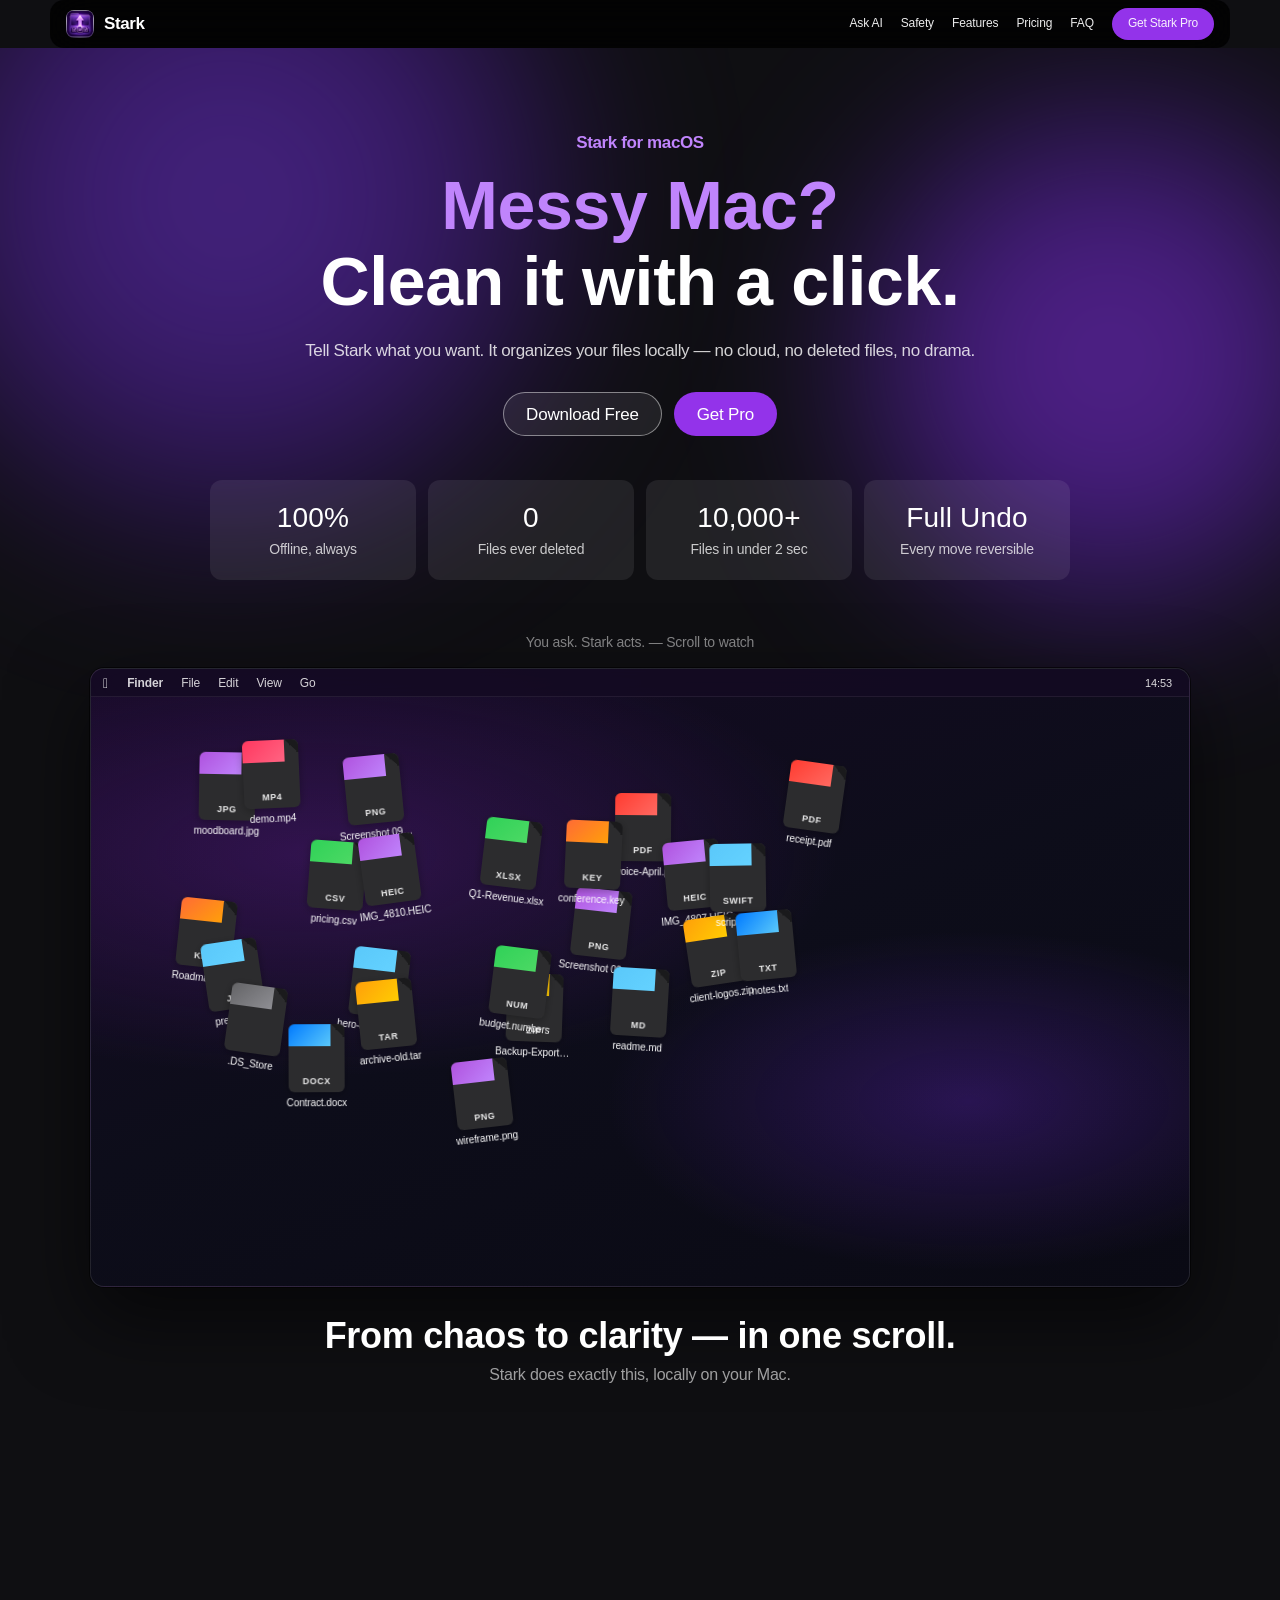
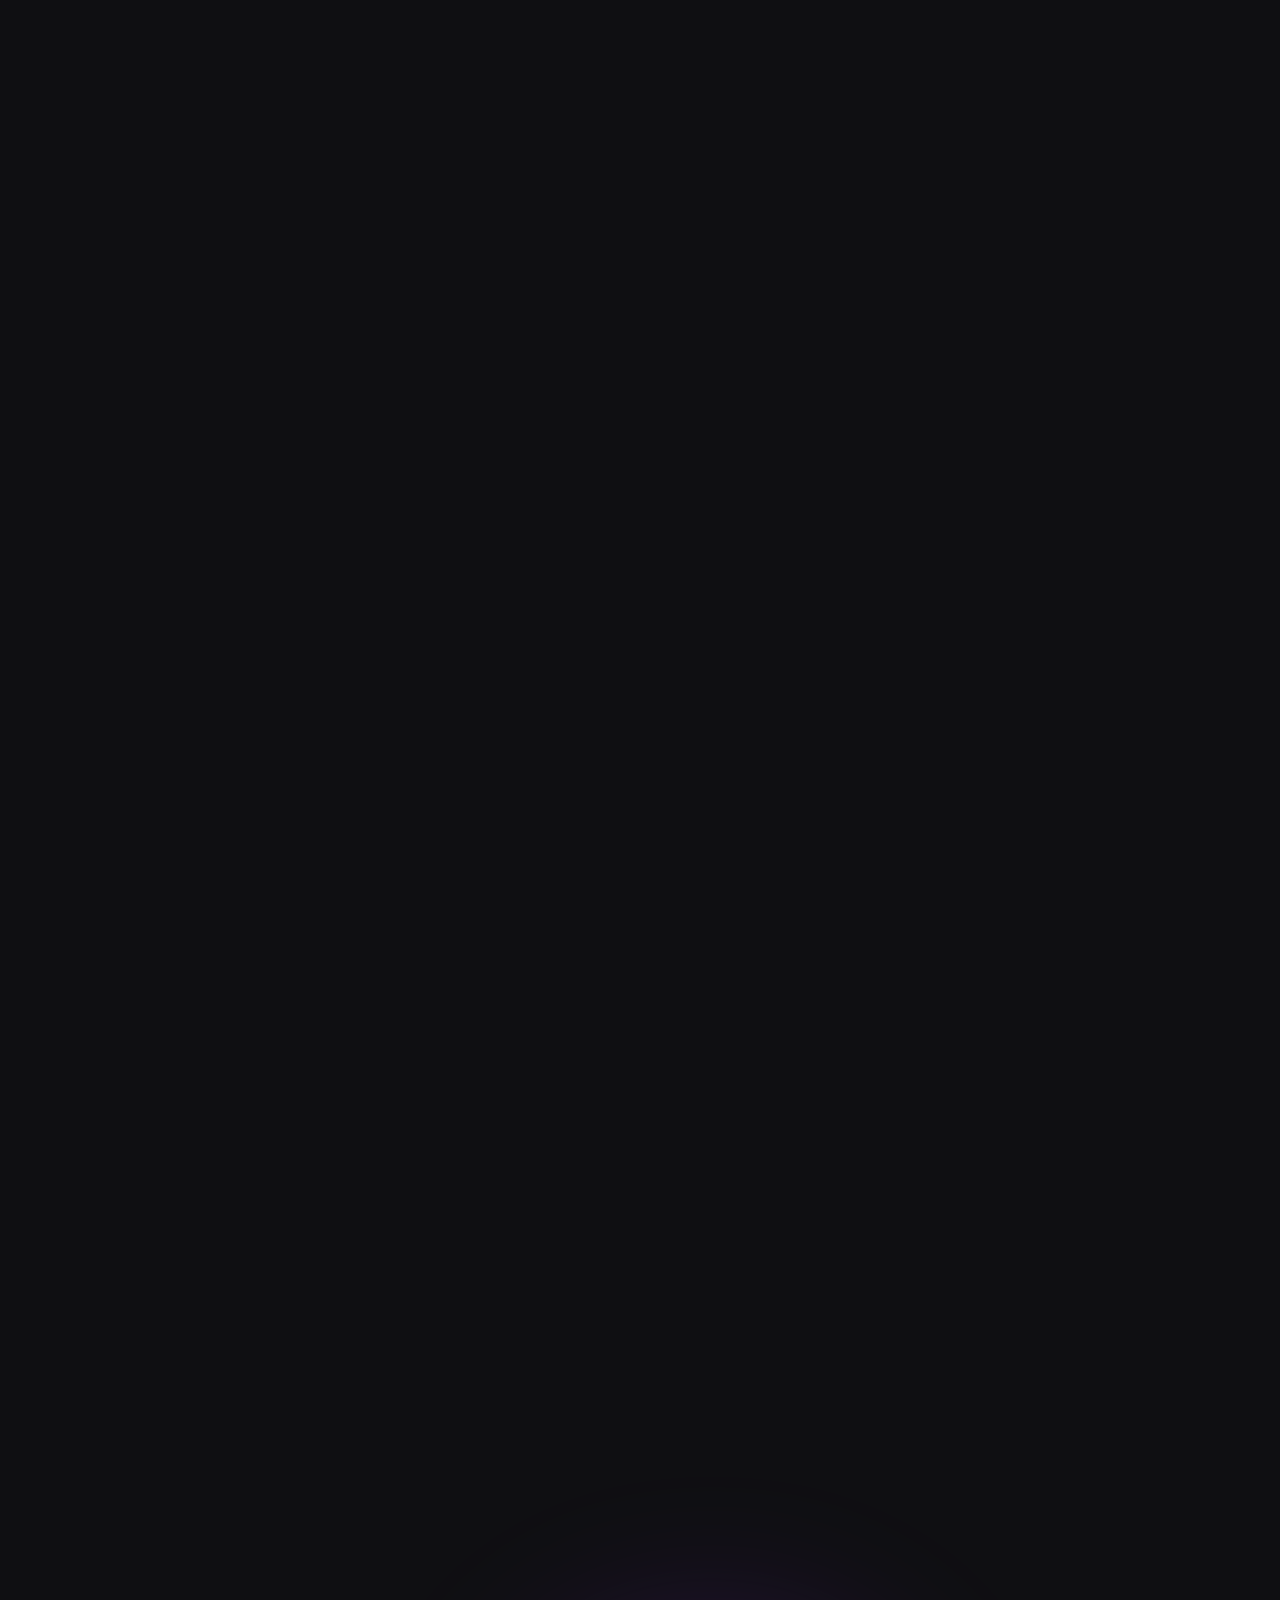
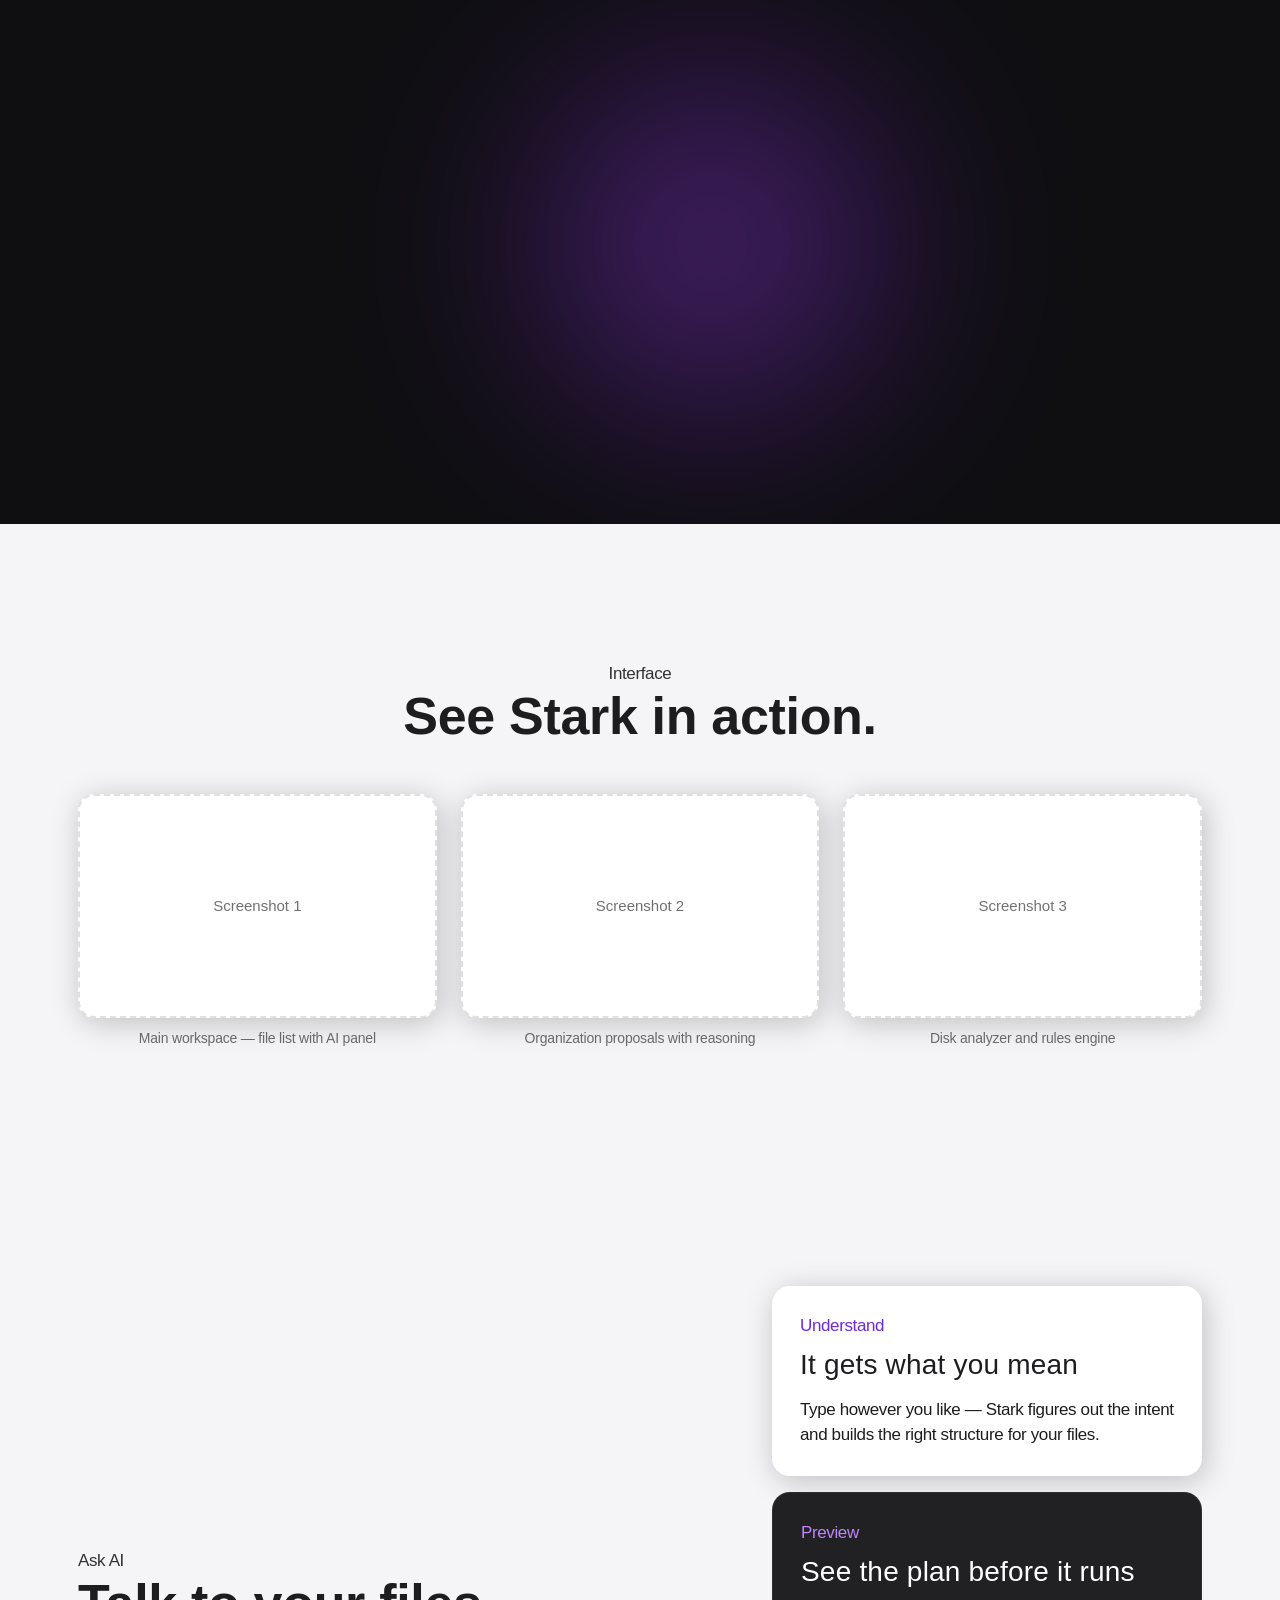
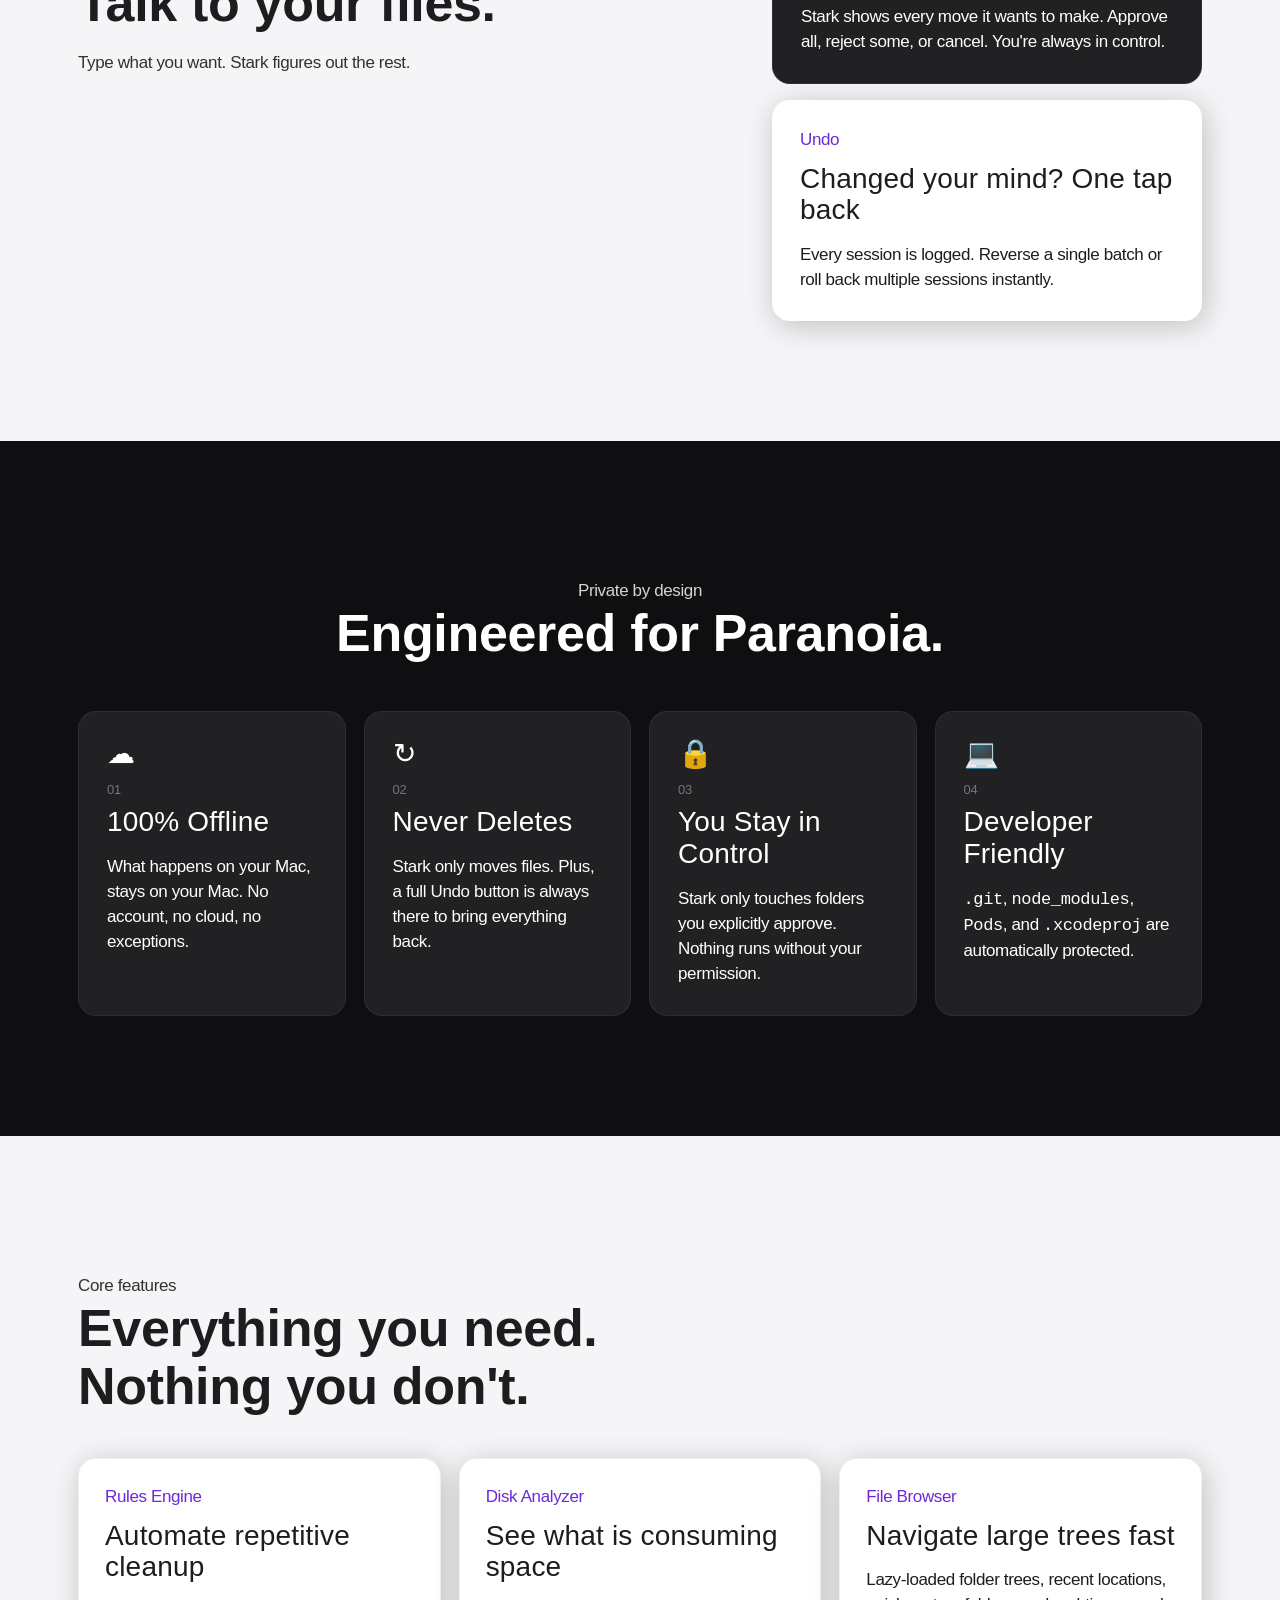
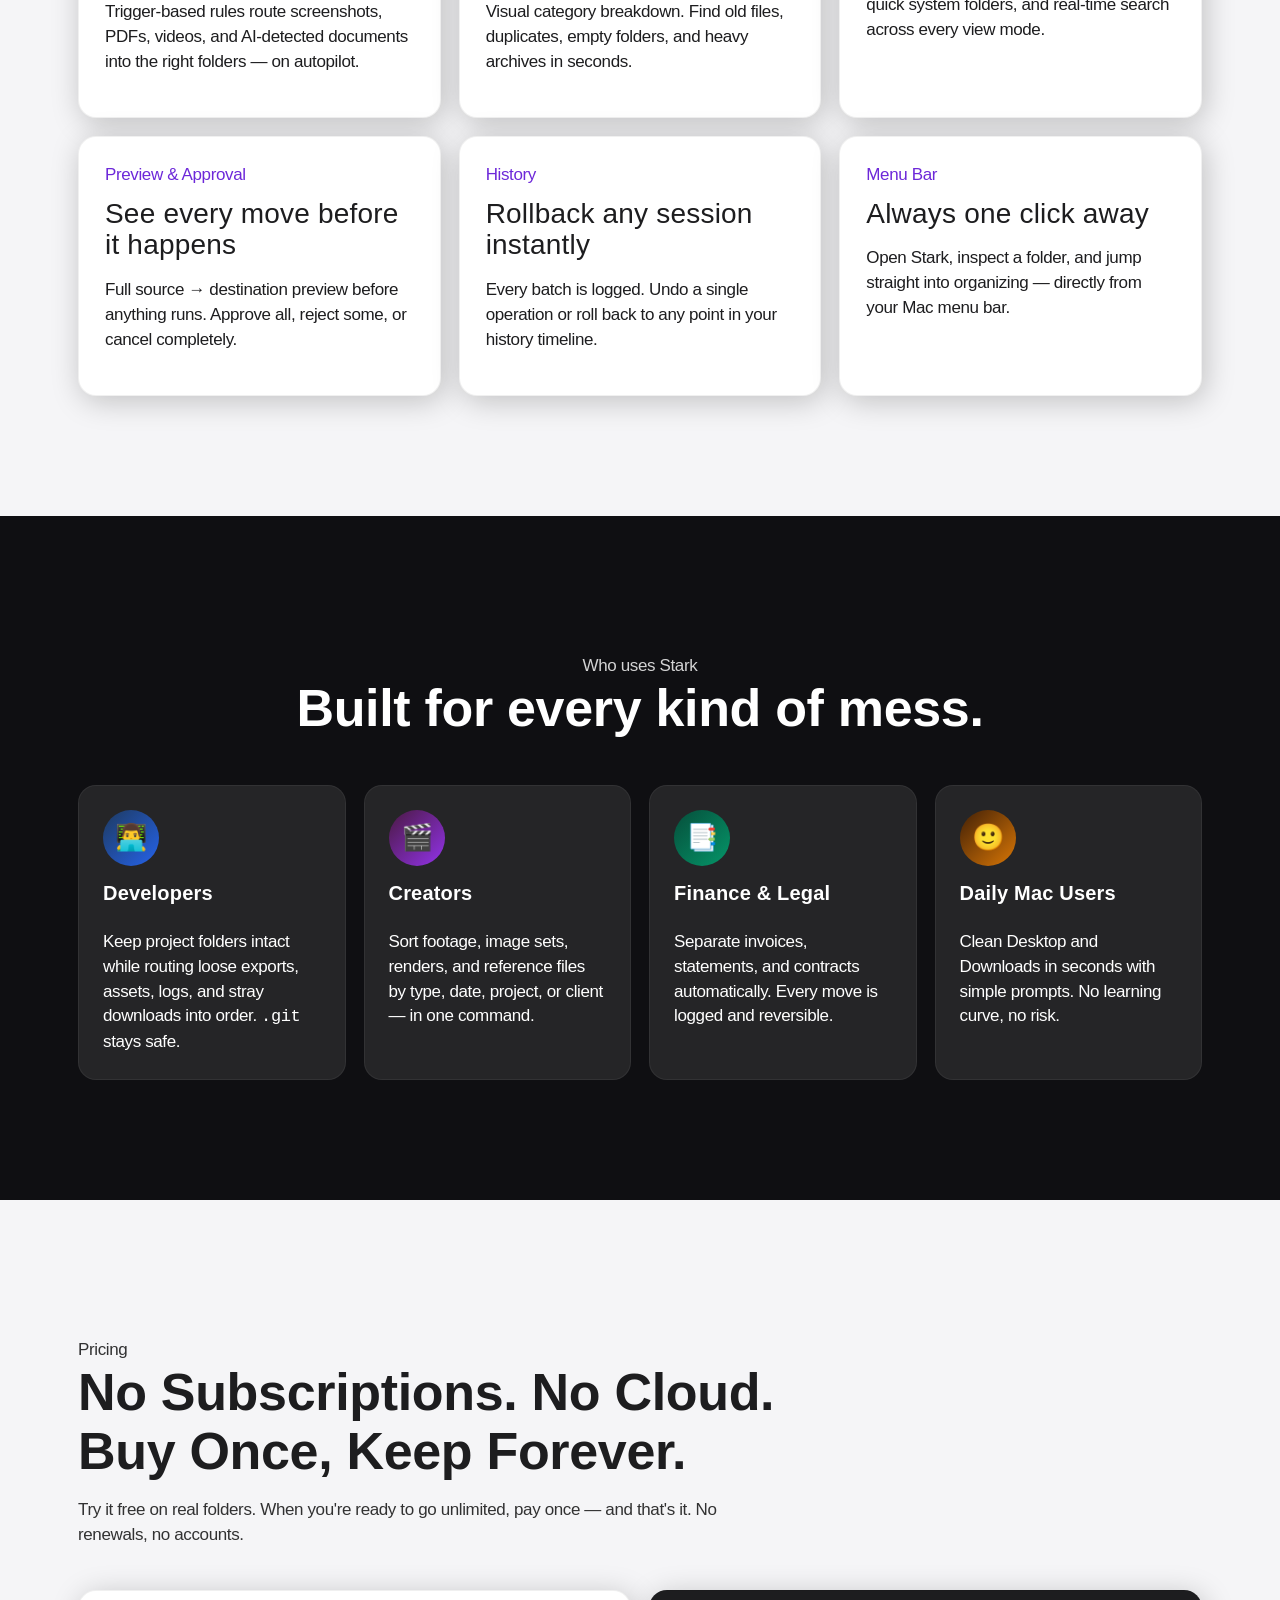
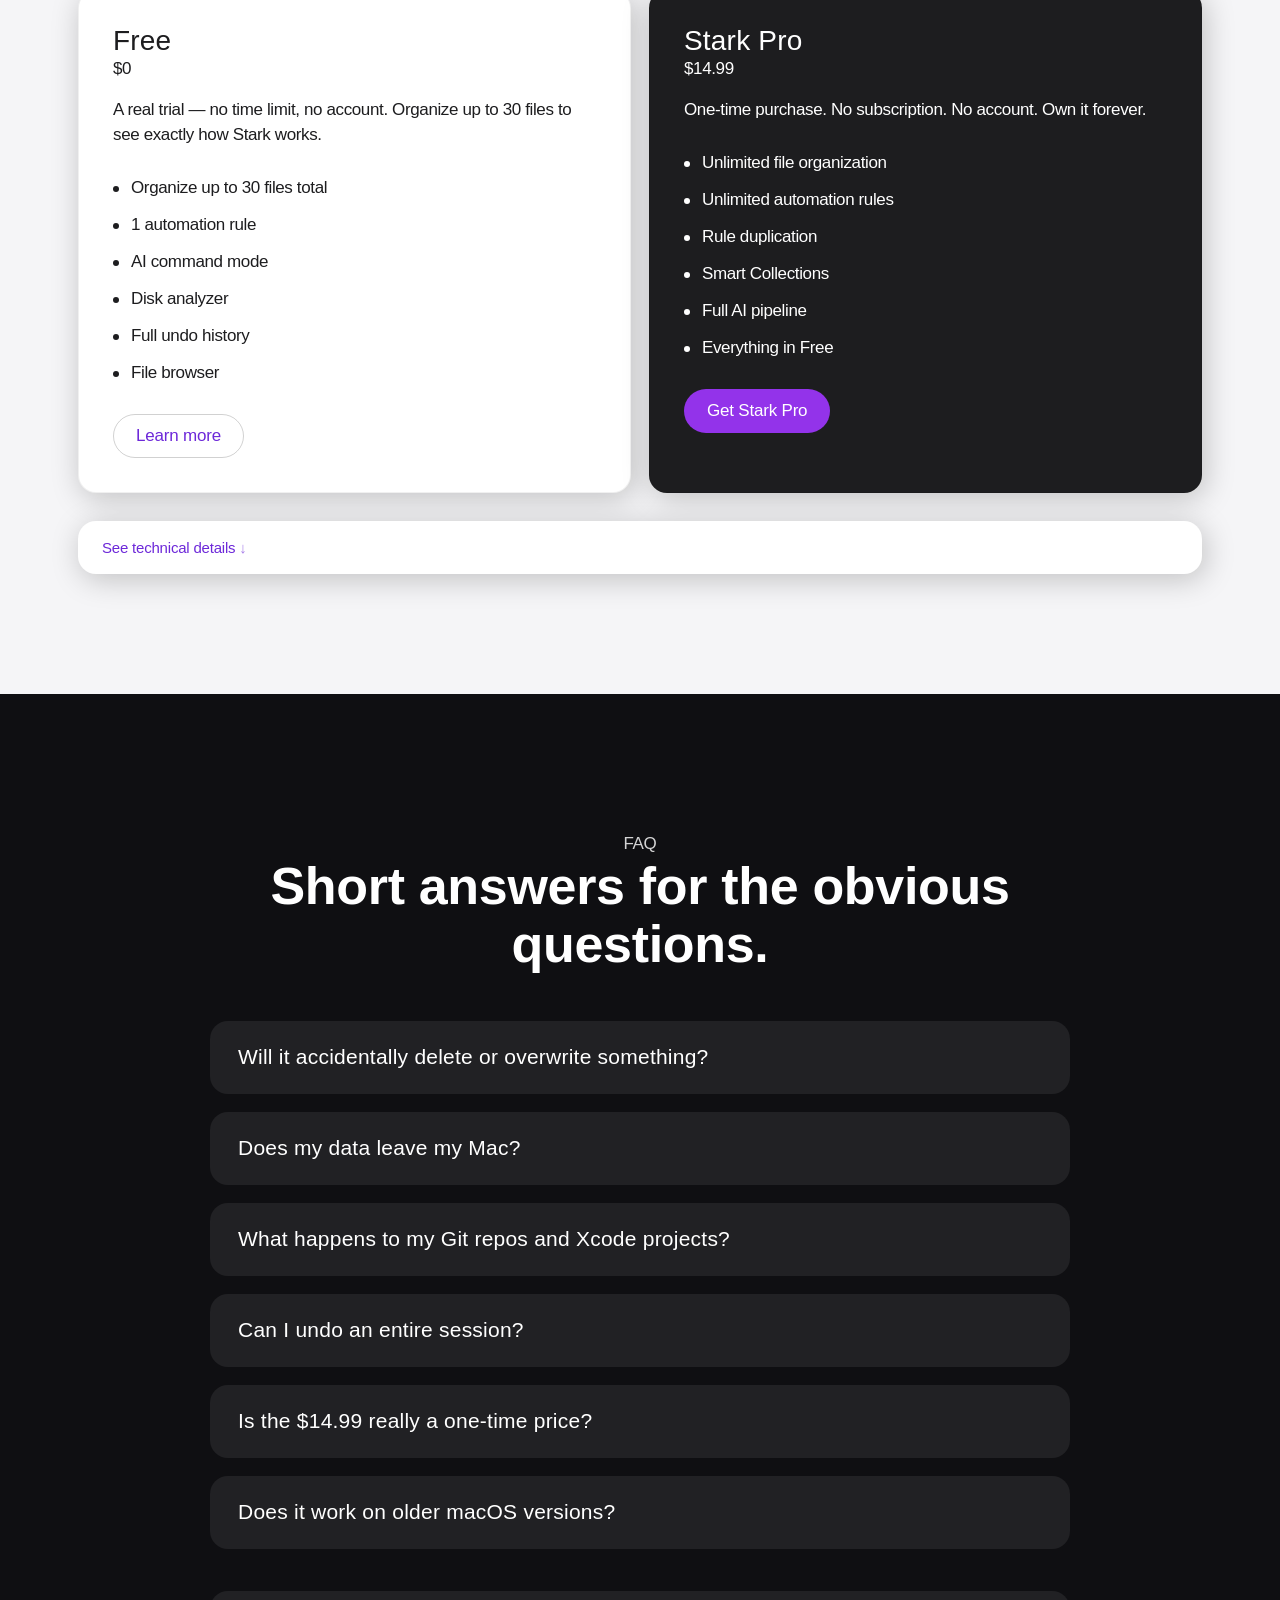
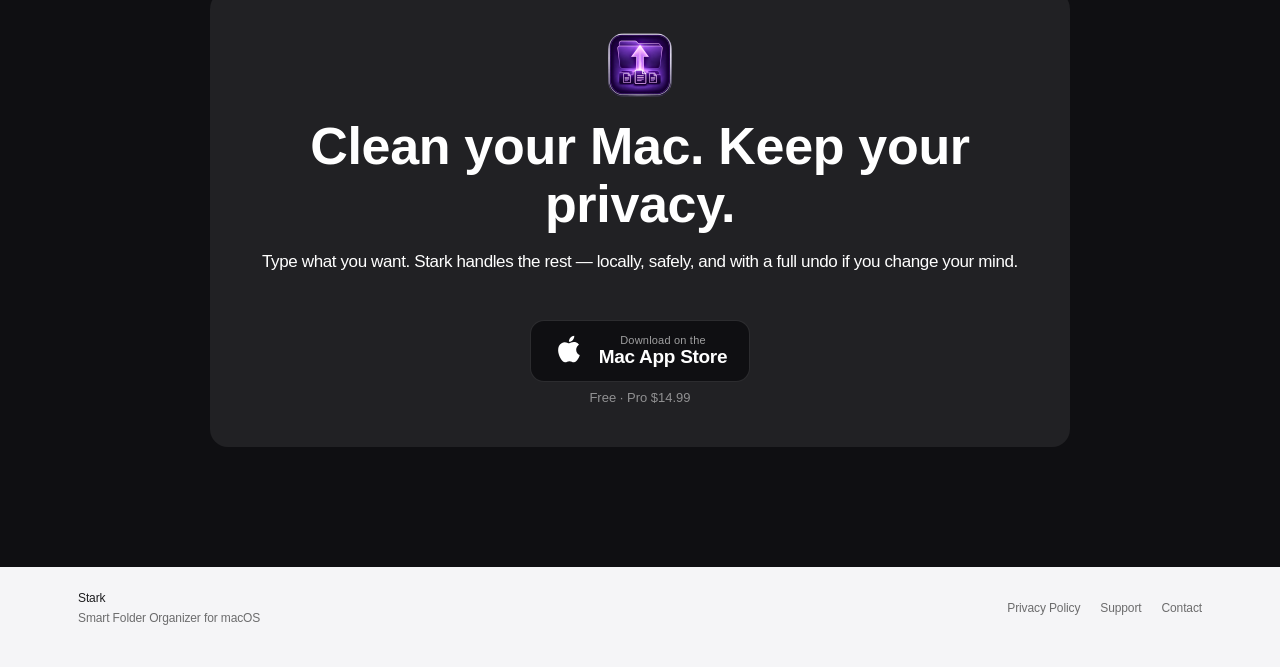
==== commit b4cf01b9: "Add support page, update footer with support link" ====
--- a/index.html
+++ b/index.html
@@ -369,7 +369,8 @@
       </div>
       <div style="display:flex; gap: 20px; align-items:center; flex-wrap:wrap;">
         <a href="privacy.html" style="color: var(--color-black-soft);">Privacy Policy</a>
-        <a href="mailto:ata@kilicov.dev" style="color: var(--color-black-soft);">Support</a>
+        <a href="support.html" style="color: var(--color-black-soft);">Support</a>
+        <a href="mailto:ata@kilicov.dev" style="color: var(--color-black-soft);">Contact</a>
       </div>
     </div>
   </footer>
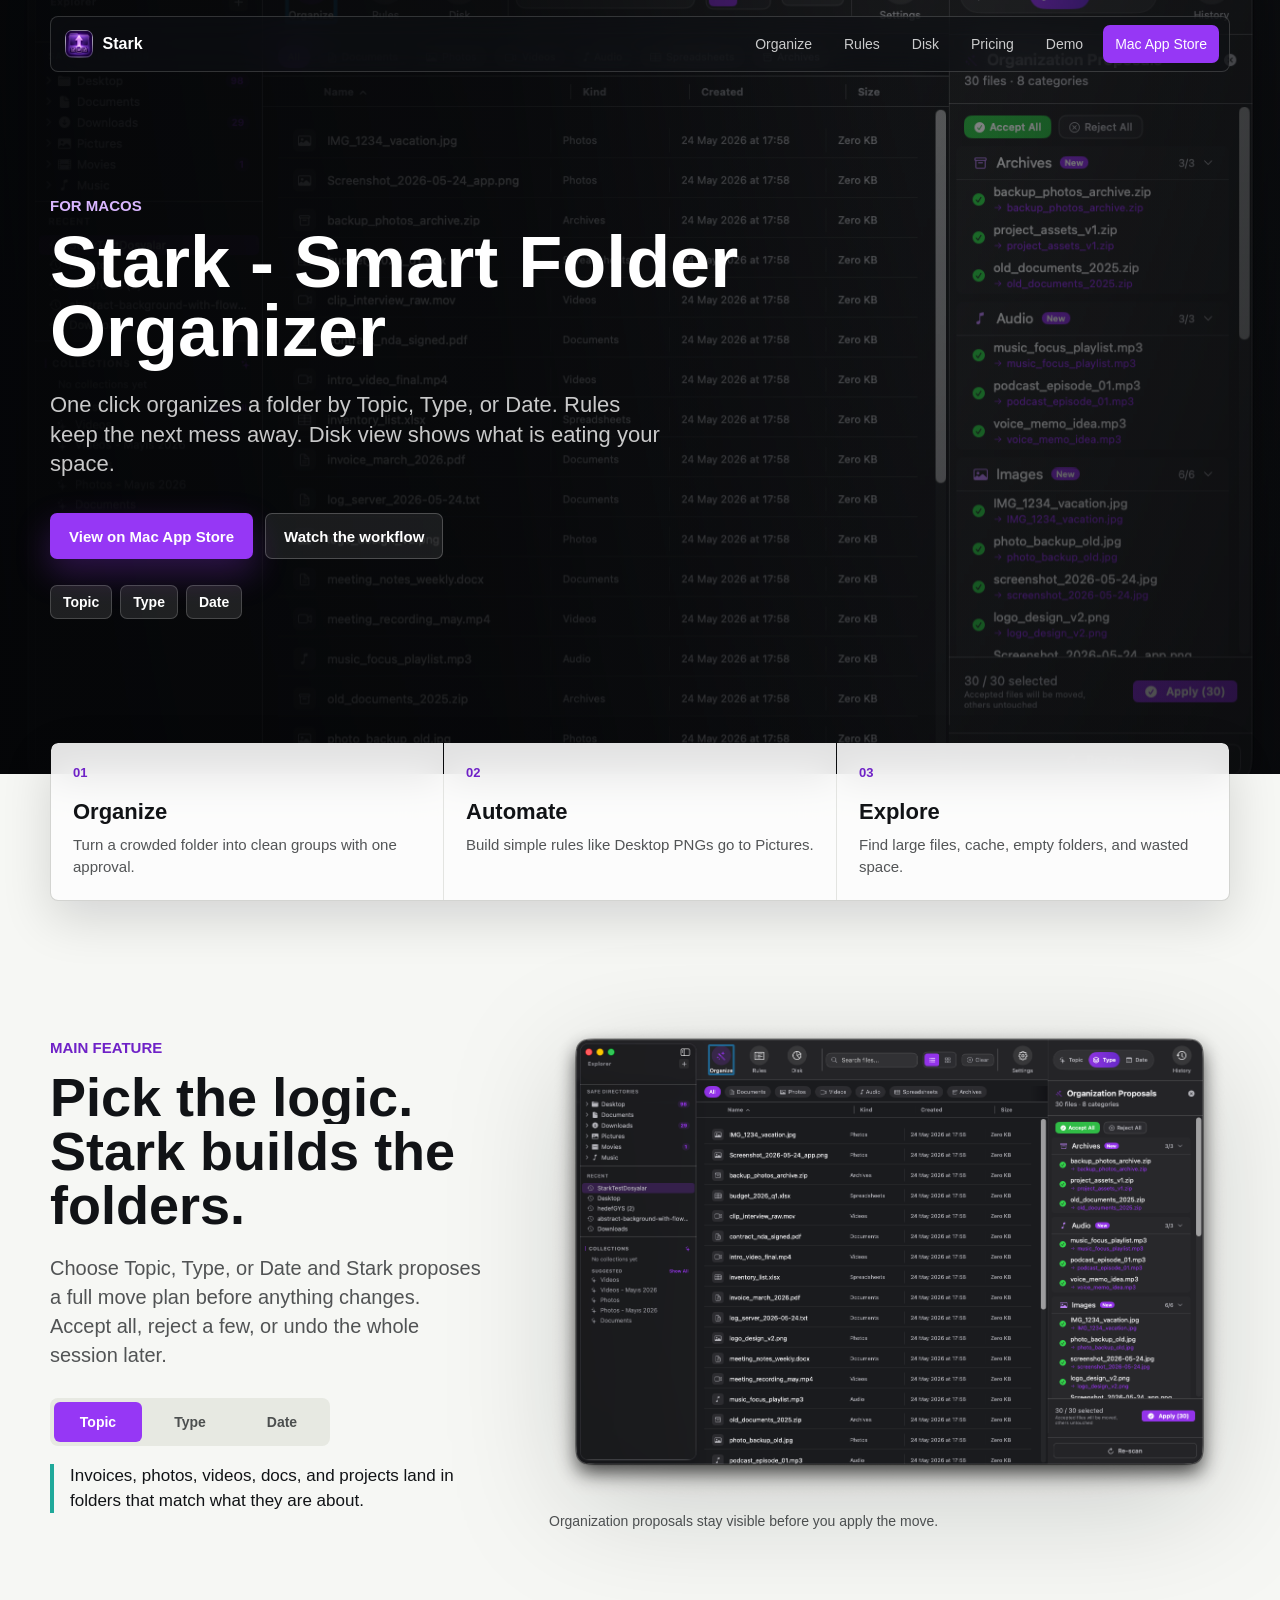
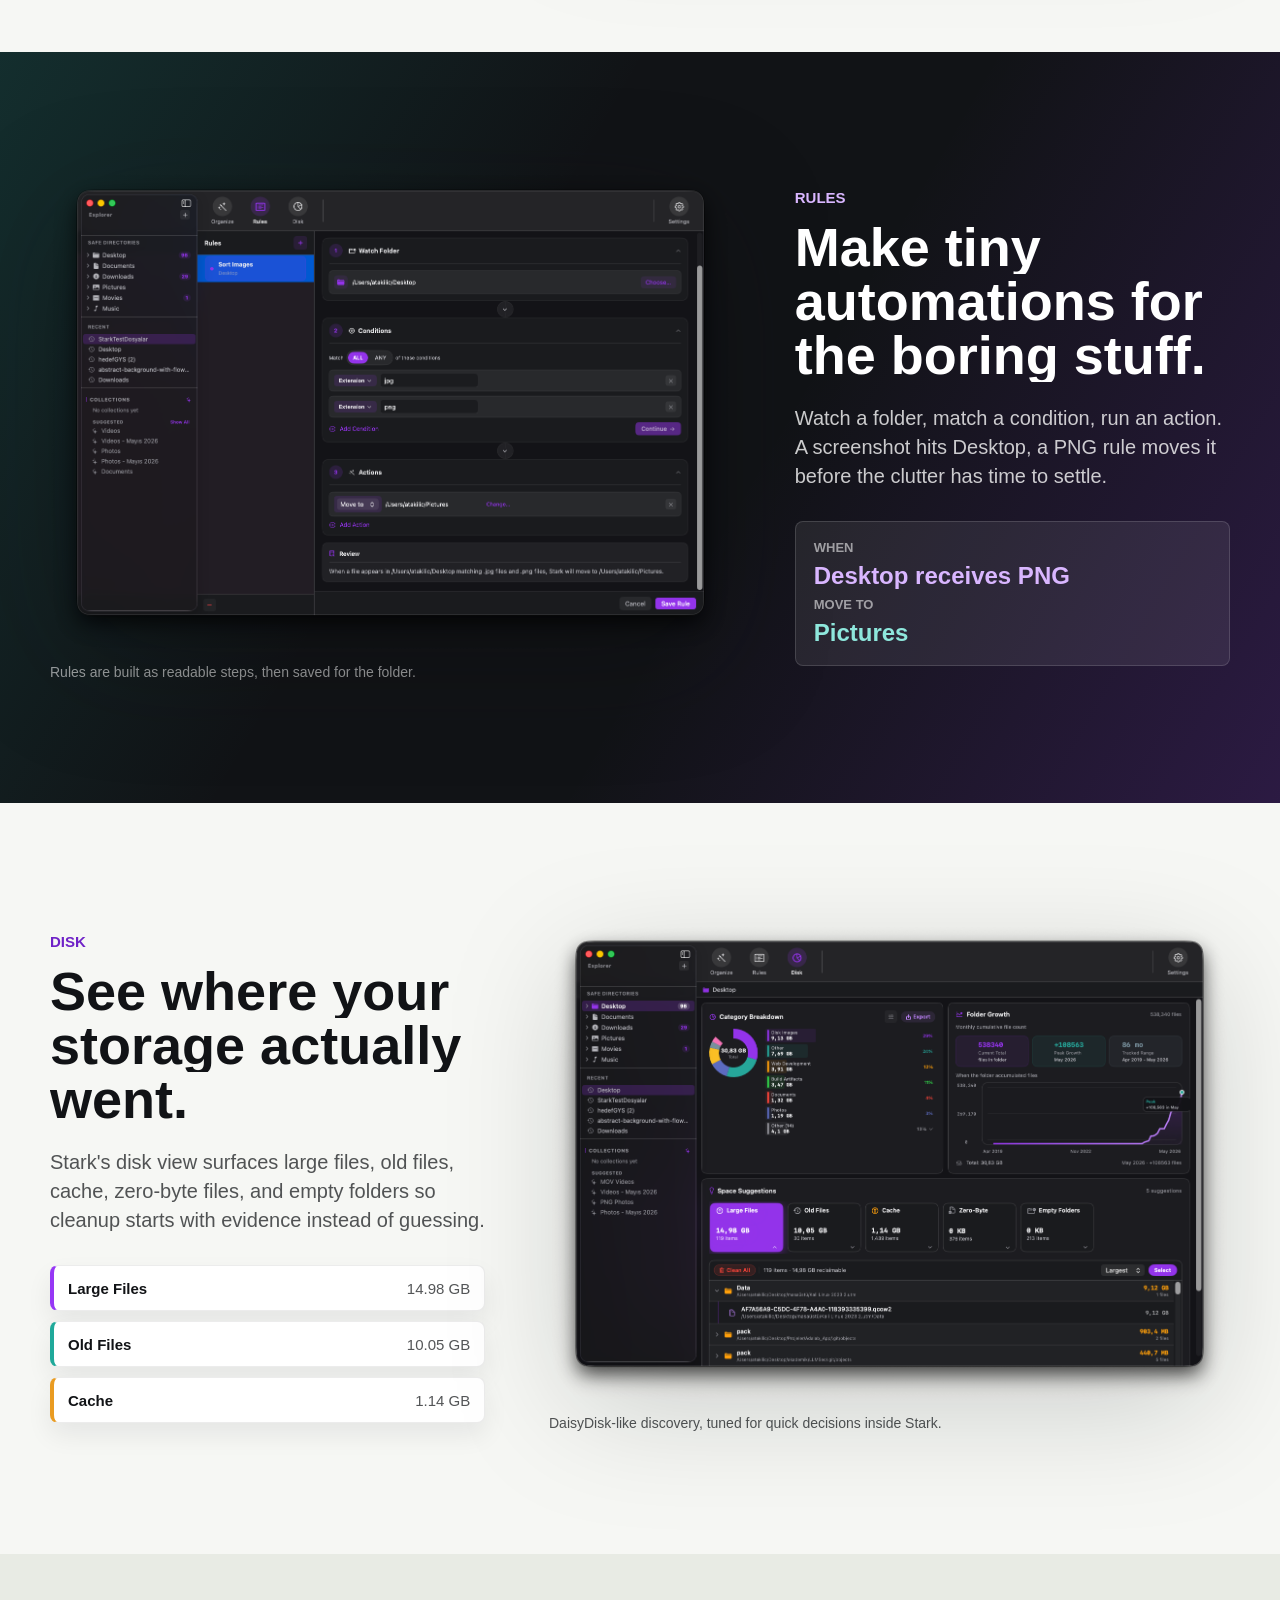
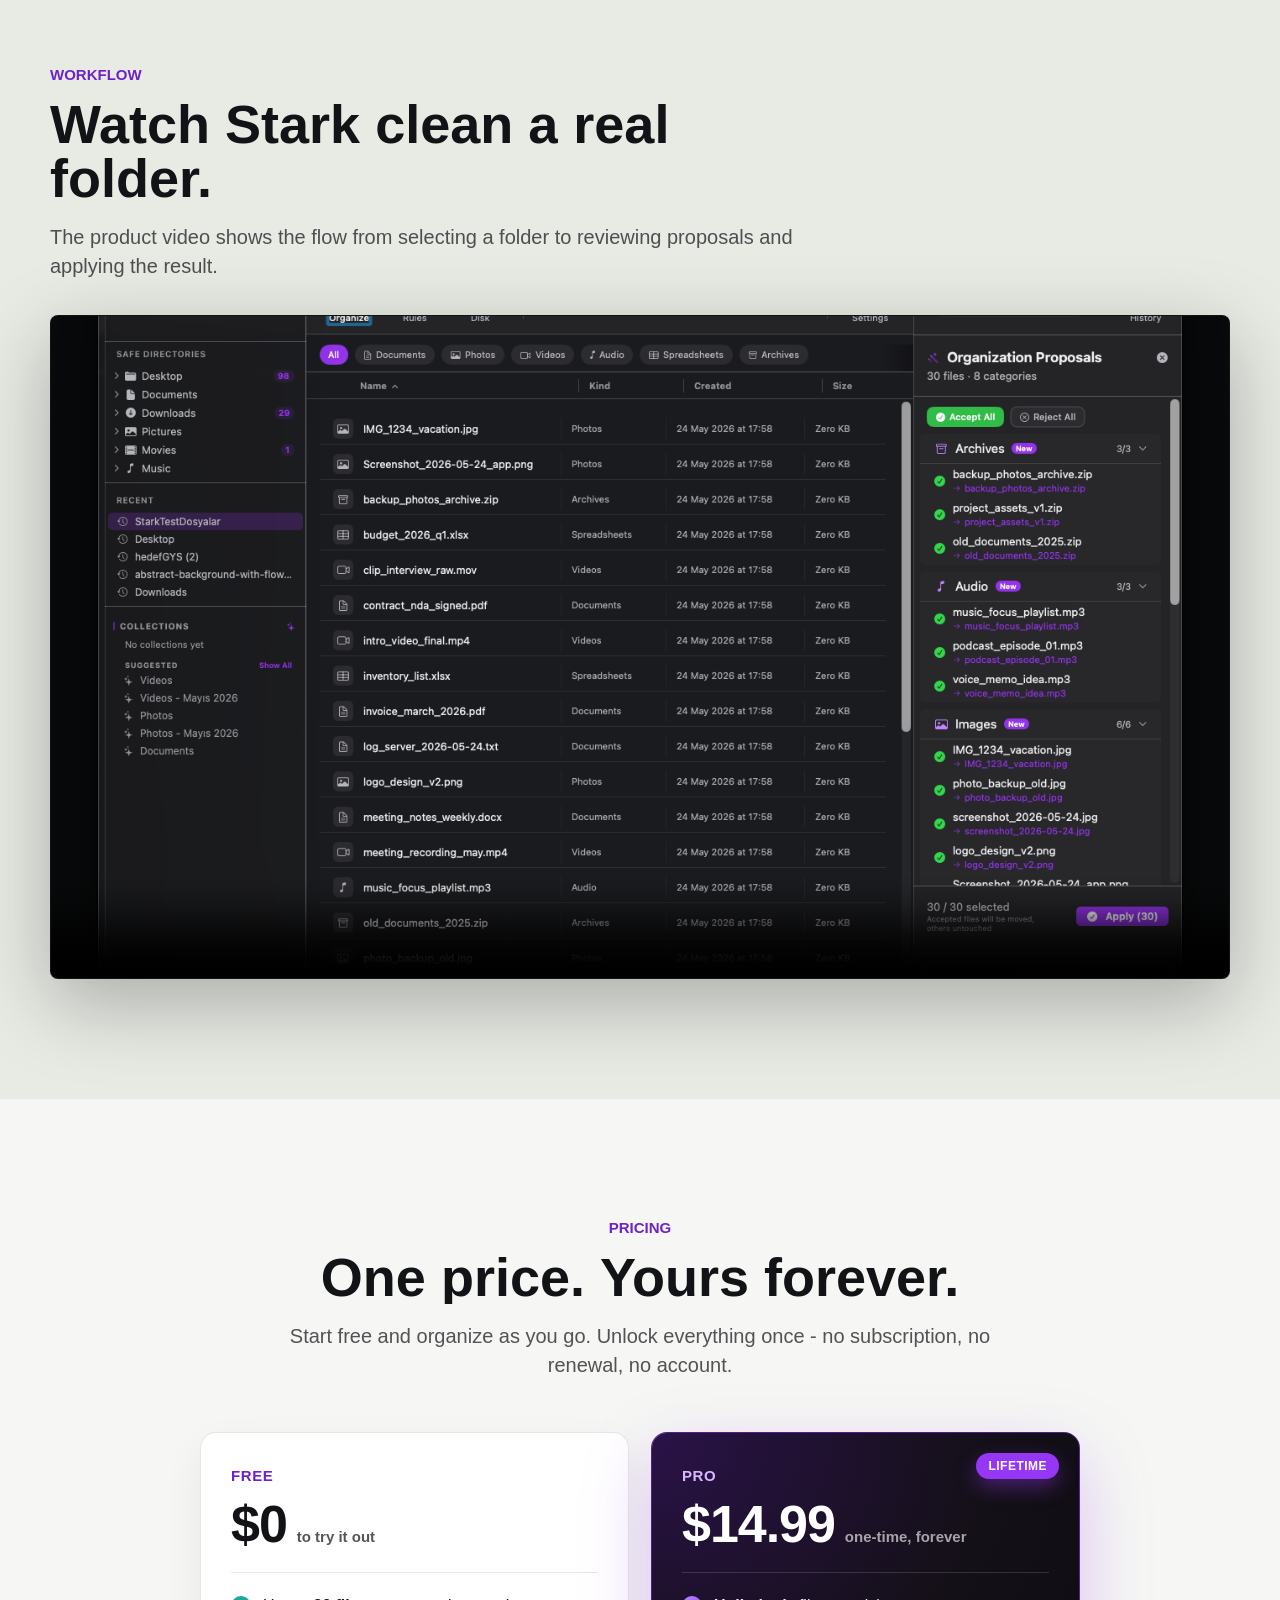
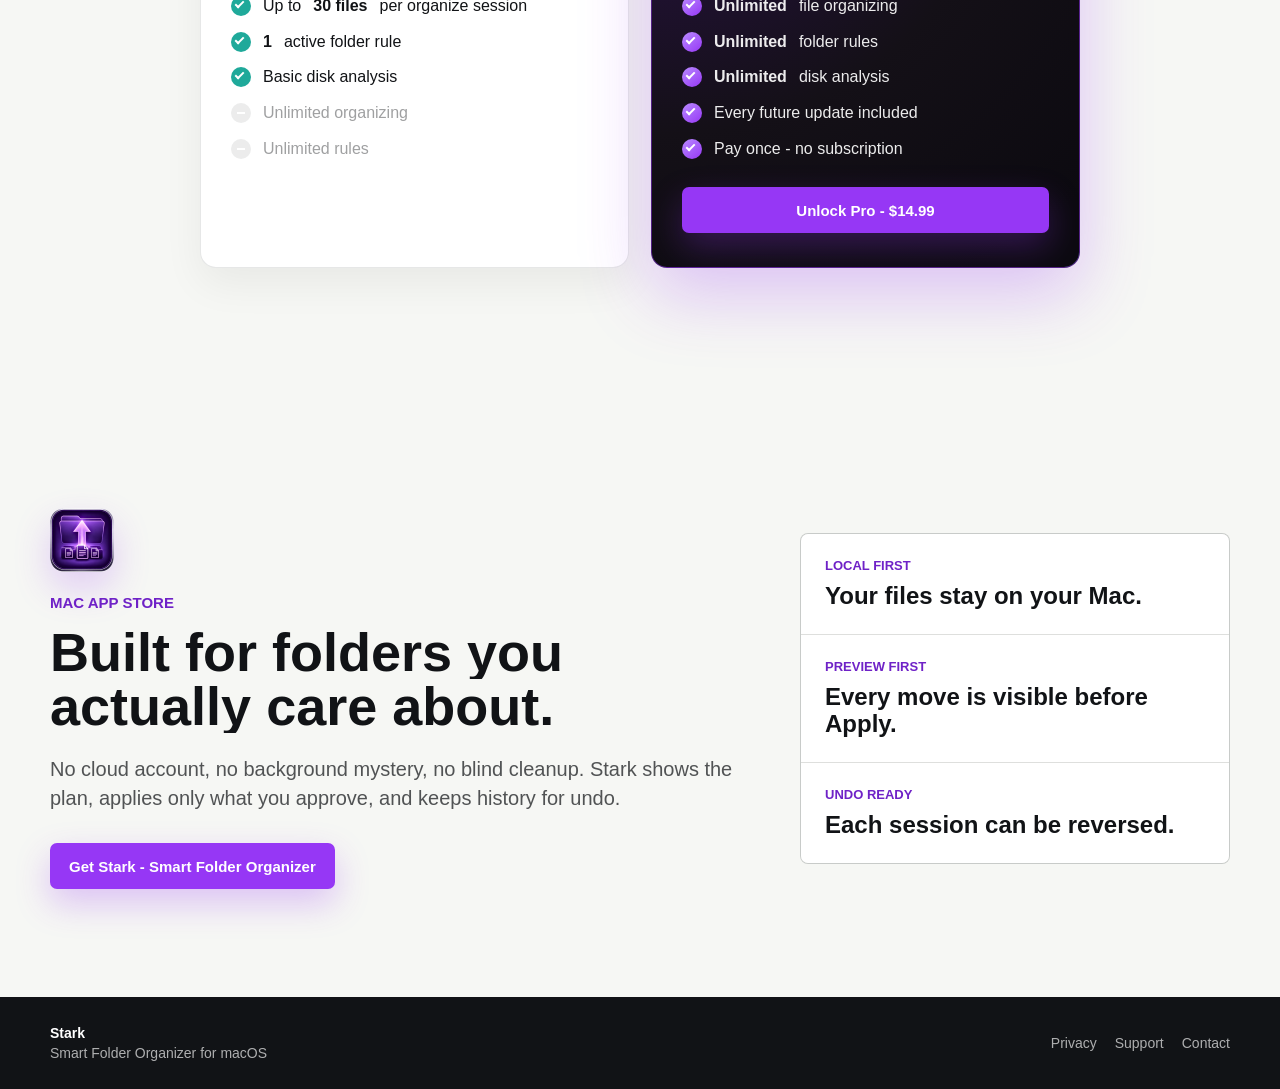
==== commit 5df7a1cf: "v1" ====
--- a/index.html
+++ b/index.html
@@ -3,358 +3,232 @@
 <head>
   <meta charset="UTF-8">
   <meta name="viewport" content="width=device-width, initial-scale=1.0">
-  <meta name="description" content="Messy Mac? Stark is your AI-powered offline file organizer. Type a command, Stark cleans everything locally. Zero cloud, zero deleted files.">
+  <meta name="description" content="Stark - Smart Folder Organizer for macOS. Organize files by topic, type, or date, create folder rules, and explore disk space locally on your Mac.">
+  <meta property="og:title" content="Stark - Smart Folder Organizer">
+  <meta property="og:description" content="One-click file organization, folder rules, and disk exploration for macOS.">
+  <meta property="og:image" content="assets/organize.png">
+  <meta name="theme-color" content="#111316">
   <title>Stark - Smart Folder Organizer</title>
   <link rel="icon" type="image/png" href="assets/stark-icon.png">
-  <link rel="preload" as="image" href="assets/stark-icon.png">
+  <link rel="preload" as="image" href="assets/organize.png">
   <link rel="stylesheet" href="styles.css">
 </head>
 <body>
-  <header class="site-header">
-    <div class="nav-shell">
-      <a class="brand" href="#top" aria-label="Stark home">
-        <img src="assets/stark-icon.png" alt="" width="28" height="28">
-        <span>Stark</span>
-      </a>
-
-      <button class="menu-toggle" type="button" aria-expanded="false" aria-controls="site-nav">
-        <span></span>
-        <span></span>
-      </button>
-
-      <nav class="site-nav" id="site-nav" aria-label="Primary">
-        <a href="#ai">Ask AI</a>
-        <a href="#safety">Safety</a>
-        <a href="#features">Features</a>
-        <a href="#pricing">Pricing</a>
-        <a href="#faq">FAQ</a>
-        <a class="nav-cta" href="#pricing">Get Stark Pro</a>
-      </nav>
-    </div>
+  <header class="site-header" data-header>
+    <a class="brand" href="#top" aria-label="Stark home">
+      <img src="assets/stark-icon.png" alt="" width="28" height="28">
+      <span>Stark</span>
+    </a>
+
+    <button class="menu-toggle" type="button" aria-expanded="false" aria-controls="site-nav" aria-label="Open navigation">
+      <span></span>
+      <span></span>
+    </button>
+
+    <nav class="site-nav" id="site-nav" aria-label="Primary navigation">
+      <a href="#organize">Organize</a>
+      <a href="#rules">Rules</a>
+      <a href="#disk">Disk</a>
+      <a href="#pricing">Pricing</a>
+      <a href="#demo">Demo</a>
+      <a class="nav-cta" href="https://apps.apple.com/tr/app/stark-smart-folder-organizer/id6761735079?mt=12" target="_blank" rel="noreferrer">Mac App Store</a>
+    </nav>
   </header>
 
   <main id="top">
-    <!-- ═══ HERO + FILE ANIMATION ═══ -->
-    <section class="section hero-section theme-dark">
-      <div class="hero-glow-layer" aria-hidden="true">
-        <span class="hero-orb hero-orb-1"></span>
-        <span class="hero-orb hero-orb-2"></span>
-        <span class="hero-orb hero-orb-3"></span>
-      </div>
-      <div class="section-shell hero-shell">
-        <div class="hero-copy reveal">
-          <p class="eyebrow">Stark for macOS</p>
-          <h1><span class="hero-h1-accent">Messy Mac?</span><br>Clean it with a click.</h1>
-          <p class="hero-subtitle">
-            Tell Stark what you want. It organizes your files locally — no cloud, no deleted files, no drama.
-          </p>
-          <div class="hero-actions">
-            <a class="button button-outline-light" href="#pricing">Download Free</a>
-            <a class="button button-primary" href="#pricing">Get Pro</a>
-          </div>
-          <ul class="metric-strip" aria-label="Key product metrics">
-            <li><strong>100%</strong><span>Offline, always</span></li>
-            <li><strong>0</strong><span>Files ever deleted</span></li>
-            <li><strong>10,000+</strong><span>Files in under 2 sec</span></li>
-            <li><strong>Full Undo</strong><span>Every move reversible</span></li>
-          </ul>
-        </div>
-
-        <!-- Scroll-driven file gather animation -->
-        <div class="gather-scroll" id="gather-scroll">
-          <div class="gather-sticky">
-            <p class="scroll-hint" data-scroll-hint>You ask. Stark acts. — Scroll to watch</p>
-            <div class="gather-stage" id="gather-stage" aria-hidden="true">
-              <!-- macOS menu bar -->
-              <div class="macos-menubar">
-                <div class="macos-menubar-left">
-                  <span class="macos-apple">&#63743;</span>
-                  <span class="macos-menu-item is-bold">Finder</span>
-                  <span class="macos-menu-item">File</span>
-                  <span class="macos-menu-item">Edit</span>
-                  <span class="macos-menu-item">View</span>
-                  <span class="macos-menu-item">Go</span>
-                </div>
-                <div class="macos-menubar-right">
-                  <span class="macos-status-item macos-time">14:53</span>
-                </div>
+    <section class="hero" aria-labelledby="hero-title">
+      <div class="hero-media" aria-hidden="true">
+        <img src="assets/organize.png" alt="">
+      </div>
+      <div class="hero-shade" aria-hidden="true"></div>
+
+      <div class="hero-inner">
+        <p class="eyebrow">For macOS</p>
+        <h1 id="hero-title">Stark - Smart Folder Organizer</h1>
+        <p class="hero-copy">One click organizes a folder by Topic, Type, or Date. Rules keep the next mess away. Disk view shows what is eating your space.</p>
+        <div class="hero-actions">
+          <a class="button button-primary" href="https://apps.apple.com/tr/app/stark-smart-folder-organizer/id6761735079?mt=12" target="_blank" rel="noreferrer">View on Mac App Store</a>
+          <a class="button button-secondary" href="#demo">Watch the workflow</a>
+        </div>
+        <div class="hero-modes" aria-label="Organization modes">
+          <span>Topic</span>
+          <span>Type</span>
+          <span>Date</span>
+        </div>
+      </div>
+    </section>
+
+    <section class="intro-strip" aria-label="Product highlights">
+      <div class="intro-item reveal">
+        <span class="intro-number">01</span>
+        <strong>Organize</strong>
+        <p>Turn a crowded folder into clean groups with one approval.</p>
+      </div>
+      <div class="intro-item reveal">
+        <span class="intro-number">02</span>
+        <strong>Automate</strong>
+        <p>Build simple rules like Desktop PNGs go to Pictures.</p>
+      </div>
+      <div class="intro-item reveal">
+        <span class="intro-number">03</span>
+        <strong>Explore</strong>
+        <p>Find large files, cache, empty folders, and wasted space.</p>
+      </div>
+    </section>
+
+    <section class="section feature-section" id="organize">
+      <div class="section-shell feature-shell">
+        <div class="feature-copy reveal">
+          <p class="eyebrow dark">Main feature</p>
+          <h2>Pick the logic. Stark builds the folders.</h2>
+          <p>Choose Topic, Type, or Date and Stark proposes a full move plan before anything changes. Accept all, reject a few, or undo the whole session later.</p>
+
+          <div class="mode-switcher" role="tablist" aria-label="Organization examples">
+            <button class="mode-button is-active" type="button" role="tab" aria-selected="true" data-mode="Topic">Topic</button>
+            <button class="mode-button" type="button" role="tab" aria-selected="false" data-mode="Type">Type</button>
+            <button class="mode-button" type="button" role="tab" aria-selected="false" data-mode="Date">Date</button>
+          </div>
+          <p class="mode-result" data-mode-result>Invoices, photos, videos, docs, and projects land in folders that match what they are about.</p>
+        </div>
+
+        <figure class="product-shot reveal" data-tilt data-parallax>
+          <img src="assets/organize.png" alt="Stark organizing files into proposals by type in the macOS app.">
+          <figcaption>Organization proposals stay visible before you apply the move.</figcaption>
+        </figure>
+      </div>
+    </section>
+
+    <section class="section feature-section section-ink" id="rules">
+      <div class="section-shell feature-shell reverse">
+        <figure class="product-shot reveal" data-tilt data-parallax>
+          <img src="assets/rule.png" alt="Stark rules builder with watch folder, conditions, and actions.">
+          <figcaption>Rules are built as readable steps, then saved for the folder.</figcaption>
+        </figure>
+
+        <div class="feature-copy reveal">
+          <p class="eyebrow">Rules</p>
+          <h2>Make tiny automations for the boring stuff.</h2>
+          <p>Watch a folder, match a condition, run an action. A screenshot hits Desktop, a PNG rule moves it before the clutter has time to settle.</p>
+
+          <div class="rule-recipe" aria-label="Example automation rule">
+            <span>When</span>
+            <strong>Desktop receives PNG</strong>
+            <span>move to</span>
+            <strong>Pictures</strong>
+          </div>
+        </div>
+      </div>
+    </section>
+
+    <section class="section feature-section" id="disk">
+      <div class="section-shell feature-shell">
+        <div class="feature-copy reveal">
+          <p class="eyebrow dark">Disk</p>
+          <h2>See where your storage actually went.</h2>
+          <p>Stark's disk view surfaces large files, old files, cache, zero-byte files, and empty folders so cleanup starts with evidence instead of guessing.</p>
+
+          <div class="space-list" aria-label="Disk categories">
+            <span><b>Large Files</b> 14.98 GB</span>
+            <span><b>Old Files</b> 10.05 GB</span>
+            <span><b>Cache</b> 1.14 GB</span>
+          </div>
+        </div>
+
+        <figure class="product-shot reveal" data-tilt data-parallax>
+          <img src="assets/explore.png" alt="Stark disk explorer showing category breakdown, folder growth, and space suggestions.">
+          <figcaption>DaisyDisk-like discovery, tuned for quick decisions inside Stark.</figcaption>
+        </figure>
+      </div>
+    </section>
+
+    <section class="section demo-section" id="demo">
+      <div class="section-shell demo-shell">
+        <div class="section-heading reveal">
+          <p class="eyebrow dark">Workflow</p>
+          <h2>Watch Stark clean a real folder.</h2>
+          <p>The product video shows the flow from selecting a folder to reviewing proposals and applying the result.</p>
+        </div>
+
+        <div class="video-frame reveal">
+          <video controls playsinline preload="metadata" poster="assets/organize.png">
+            <source src="assets/Screen%20Recording%202026-05-28%20at%2000.29.26.mov" type="video/quicktime">
+            Your browser does not support this video.
+          </video>
+        </div>
+      </div>
+    </section>
+
+    <section class="section pricing-section" id="pricing">
+      <div class="section-shell pricing-shell">
+        <div class="section-heading reveal" data-reveal>
+          <p class="eyebrow dark">Pricing</p>
+          <h2 data-split>One price. Yours forever.</h2>
+          <p>Start free and organize as you go. Unlock everything once - no subscription, no renewal, no account.</p>
+        </div>
+
+        <div class="plan-grid">
+          <article class="plan-card reveal" data-reveal>
+            <header class="plan-head">
+              <span class="plan-name">Free</span>
+              <div class="plan-price">
+                <span class="plan-amount">$0</span>
+                <span class="plan-term">to try it out</span>
               </div>
-            </div>
-            <div class="gather-slogan" data-gather-slogan>
-              <h2>From chaos to clarity — in one scroll.</h2>
-              <p>Stark does exactly this, locally on your Mac.</p>
-            </div>
-          </div>
-          <div class="gather-spacer" aria-hidden="true"></div>
-        </div>
-      </div>
-    </section>
-
-    <!-- ═══ SCREENSHOTS ═══ -->
-    <section class="section section-light" id="screenshots">
-      <div class="section-shell">
-        <div class="section-copy centered reveal">
-          <p class="eyebrow eyebrow-dark">Interface</p>
-          <h2>See Stark in action.</h2>
-        </div>
-        <div class="screenshot-gallery reveal">
-          <div class="screenshot-slot">
-            <div class="screenshot-placeholder">Screenshot 1</div>
-            <p class="screenshot-caption">Main workspace — file list with AI panel</p>
-          </div>
-          <div class="screenshot-slot">
-            <div class="screenshot-placeholder">Screenshot 2</div>
-            <p class="screenshot-caption">Organization proposals with reasoning</p>
-          </div>
-          <div class="screenshot-slot">
-            <div class="screenshot-placeholder">Screenshot 3</div>
-            <p class="screenshot-caption">Disk analyzer and rules engine</p>
-          </div>
-        </div>
-      </div>
-    </section>
-
-    <!-- ═══ ASK AI ═══ -->
-    <section class="section section-light" id="ai">
-      <div class="section-shell split-layout">
-        <div class="section-copy reveal">
-          <p class="eyebrow eyebrow-dark">Ask AI</p>
-          <h2>Talk to your files.</h2>
-          <p>Type what you want. Stark figures out the rest.</p>
-        </div>
-        <div class="stack-layout reveal">
-          <article class="stack-card stack-card-light">
-            <p class="card-kicker">Understand</p>
-            <h3>It gets what you mean</h3>
-            <p>Type however you like — Stark figures out the intent and builds the right structure for your files.</p>
+            </header>
+            <ul class="plan-list">
+              <li><span class="plan-tick" aria-hidden="true"></span>Up to <b>30 files</b> per organize session</li>
+              <li><span class="plan-tick" aria-hidden="true"></span><b>1</b> active folder rule</li>
+              <li><span class="plan-tick" aria-hidden="true"></span>Basic disk analysis</li>
+              <li class="plan-off"><span class="plan-tick" aria-hidden="true"></span>Unlimited organizing</li>
+              <li class="plan-off"><span class="plan-tick" aria-hidden="true"></span>Unlimited rules</li>
+            </ul>
+            <a class="button button-secondary plan-cta" href="https://apps.apple.com/tr/app/stark-smart-folder-organizer/id6761735079?mt=12" target="_blank" rel="noreferrer">Download free</a>
           </article>
-          <article class="stack-card stack-card-dark">
-            <p class="card-kicker">Preview</p>
-            <h3>See the plan before it runs</h3>
-            <p>Stark shows every move it wants to make. Approve all, reject some, or cancel. You're always in control.</p>
+
+          <article class="plan-card plan-card-pro reveal" data-reveal>
+            <span class="plan-flag">Lifetime</span>
+            <header class="plan-head">
+              <span class="plan-name">Pro</span>
+              <div class="plan-price">
+                <span class="plan-amount">$14.99</span>
+                <span class="plan-term">one-time, forever</span>
+              </div>
+            </header>
+            <ul class="plan-list">
+              <li><span class="plan-tick" aria-hidden="true"></span><b>Unlimited</b> file organizing</li>
+              <li><span class="plan-tick" aria-hidden="true"></span><b>Unlimited</b> folder rules</li>
+              <li><span class="plan-tick" aria-hidden="true"></span><b>Unlimited</b> disk analysis</li>
+              <li><span class="plan-tick" aria-hidden="true"></span>Every future update included</li>
+              <li><span class="plan-tick" aria-hidden="true"></span>Pay once - no subscription</li>
+            </ul>
+            <a class="button button-primary plan-cta" href="https://apps.apple.com/tr/app/stark-smart-folder-organizer/id6761735079?mt=12" target="_blank" rel="noreferrer">Unlock Pro - $14.99</a>
           </article>
-          <article class="stack-card stack-card-light">
-            <p class="card-kicker">Undo</p>
-            <h3>Changed your mind? One tap back</h3>
-            <p>Every session is logged. Reverse a single batch or roll back multiple sessions instantly.</p>
-          </article>
-        </div>
-      </div>
-    </section>
-
-    <!-- ═══ SAFETY ═══ -->
-    <section class="section section-dark" id="safety">
-      <div class="section-shell">
-        <div class="section-copy centered reveal">
-          <p class="eyebrow">Private by design</p>
-          <h2>Engineered for Paranoia.</h2>
-        </div>
-        <div class="safety-grid">
-          <article class="safety-card reveal">
-            <span class="safety-icon">&#9729;</span>
-            <span class="safety-index">01</span>
-            <h3>100% Offline</h3>
-            <p>What happens on your Mac, stays on your Mac. No account, no cloud, no exceptions.</p>
-          </article>
-          <article class="safety-card reveal">
-            <span class="safety-icon">&#8635;</span>
-            <span class="safety-index">02</span>
-            <h3>Never Deletes</h3>
-            <p>Stark only moves files. Plus, a full Undo button is always there to bring everything back.</p>
-          </article>
-          <article class="safety-card reveal">
-            <span class="safety-icon">&#128274;</span>
-            <span class="safety-index">03</span>
-            <h3>You Stay in Control</h3>
-            <p>Stark only touches folders you explicitly approve. Nothing runs without your permission.</p>
-          </article>
-          <article class="safety-card reveal">
-            <span class="safety-icon">&#128187;</span>
-            <span class="safety-index">04</span>
-            <h3>Developer Friendly</h3>
-            <p><code>.git</code>, <code>node_modules</code>, <code>Pods</code>, and <code>.xcodeproj</code> are automatically protected.</p>
-          </article>
-        </div>
-      </div>
-    </section>
-
-    <!-- ═══ FEATURES ═══ -->
-    <section class="section section-light" id="features">
-      <div class="section-shell">
-        <div class="section-copy reveal">
-          <p class="eyebrow eyebrow-dark">Core features</p>
-          <h2>Everything you need. Nothing you don't.</h2>
-        </div>
-        <div class="feature-grid">
-          <article class="feature-card reveal">
-            <p class="card-kicker">Rules Engine</p>
-            <h3>Automate repetitive cleanup</h3>
-            <p>Trigger-based rules route screenshots, PDFs, videos, and AI-detected documents into the right folders — on autopilot.</p>
-          </article>
-          <article class="feature-card reveal">
-            <p class="card-kicker">Disk Analyzer</p>
-            <h3>See what is consuming space</h3>
-            <p>Visual category breakdown. Find old files, duplicates, empty folders, and heavy archives in seconds.</p>
-          </article>
-          <article class="feature-card reveal">
-            <p class="card-kicker">File Browser</p>
-            <h3>Navigate large trees fast</h3>
-            <p>Lazy-loaded folder trees, recent locations, quick system folders, and real-time search across every view mode.</p>
-          </article>
-          <article class="feature-card reveal">
-            <p class="card-kicker">Preview &amp; Approval</p>
-            <h3>See every move before it happens</h3>
-            <p>Full source → destination preview before anything runs. Approve all, reject some, or cancel completely.</p>
-          </article>
-          <article class="feature-card reveal">
-            <p class="card-kicker">History</p>
-            <h3>Rollback any session instantly</h3>
-            <p>Every batch is logged. Undo a single operation or roll back to any point in your history timeline.</p>
-          </article>
-          <article class="feature-card reveal">
-            <p class="card-kicker">Menu Bar</p>
-            <h3>Always one click away</h3>
-            <p>Open Stark, inspect a folder, and jump straight into organizing — directly from your Mac menu bar.</p>
-          </article>
-        </div>
-      </div>
-    </section>
-
-    <!-- ═══ AUDIENCE ═══ -->
-    <section class="section section-dark">
-      <div class="section-shell">
-        <div class="section-copy centered reveal">
-          <p class="eyebrow">Who uses Stark</p>
-          <h2>Built for every kind of mess.</h2>
-        </div>
-        <div class="audience-grid">
-          <article class="audience-card reveal">
-            <div class="audience-avatar audience-avatar-dev">
-              <span>👨‍💻</span>
-            </div>
-            <div class="audience-body">
-              <h3>Developers</h3>
-              <p>Keep project folders intact while routing loose exports, assets, logs, and stray downloads into order. <code>.git</code> stays safe.</p>
-            </div>
-          </article>
-          <article class="audience-card reveal">
-            <div class="audience-avatar audience-avatar-creator">
-              <span>🎬</span>
-            </div>
-            <div class="audience-body">
-              <h3>Creators</h3>
-              <p>Sort footage, image sets, renders, and reference files by type, date, project, or client — in one command.</p>
-            </div>
-          </article>
-          <article class="audience-card reveal">
-            <div class="audience-avatar audience-avatar-finance">
-              <span>📑</span>
-            </div>
-            <div class="audience-body">
-              <h3>Finance &amp; Legal</h3>
-              <p>Separate invoices, statements, and contracts automatically. Every move is logged and reversible.</p>
-            </div>
-          </article>
-          <article class="audience-card reveal">
-            <div class="audience-avatar audience-avatar-daily">
-              <span>🙂</span>
-            </div>
-            <div class="audience-body">
-              <h3>Daily Mac Users</h3>
-              <p>Clean Desktop and Downloads in seconds with simple prompts. No learning curve, no risk.</p>
-            </div>
-          </article>
-        </div>
-      </div>
-    </section>
-
-    <!-- ═══ PRICING ═══ -->
-    <section class="section section-light" id="pricing">
-      <div class="section-shell pricing-shell">
-        <div class="section-copy reveal">
-          <p class="eyebrow eyebrow-dark">Pricing</p>
-          <h2>No Subscriptions. No Cloud. Buy Once, Keep Forever.</h2>
-          <p>Try it free on real folders. When you're ready to go unlimited, pay once — and that's it. No renewals, no accounts.</p>
-        </div>
-        <div class="pricing-grid">
-          <article class="price-card reveal">
-            <p class="plan-name">Free</p>
-            <p class="plan-price">$0</p>
-            <p class="plan-copy">A real trial — no time limit, no account. Organize up to 30 files to see exactly how Stark works.</p>
-            <ul class="plan-list">
-              <li>Organize up to 30 files total</li>
-              <li>1 automation rule</li>
-              <li>AI command mode</li>
-              <li>Disk analyzer</li>
-              <li>Full undo history</li>
-              <li>File browser</li>
-            </ul>
-            <a class="button button-outline-dark" href="#faq">Learn more</a>
-          </article>
-          <article class="price-card price-card-featured reveal">
-            <p class="plan-name">Stark Pro</p>
-            <p class="plan-price">$14.99</p>
-            <p class="plan-copy">One-time purchase. No subscription. No account. Own it forever.</p>
-            <ul class="plan-list">
-              <li>Unlimited file organization</li>
-              <li>Unlimited automation rules</li>
-              <li>Rule duplication</li>
-              <li>Smart Collections</li>
-              <li>Full AI pipeline</li>
-              <li>Everything in Free</li>
-            </ul>
-            <a class="button button-primary" href="#top">Get Stark Pro</a>
-          </article>
-        </div>
-
-        <details class="tech-details reveal">
-          <summary>See technical details</summary>
-          <table class="tech-table">
-            <tbody>
-              <tr><td>Platform</td><td>macOS 26.0+</td></tr>
-              <tr><td>Framework</td><td>SwiftUI · Swift 6 · MVVM-C</td></tr>
-              <tr><td>AI / ML</td><td>Apple Foundation Models · CoreML · NaturalLanguage</td></tr>
-              <tr><td>Network access</td><td>None — 100% offline</td></tr>
-              <tr><td>Account required</td><td>No</td></tr>
-              <tr><td>Performance</td><td>10,000+ files scanned in under 2 seconds</td></tr>
-              <tr><td>Sandbox</td><td>App Store sandboxed · app-scoped bookmarks</td></tr>
-              <tr><td>Data storage</td><td>Local only · JSON + UserDefaults</td></tr>
-            </tbody>
-          </table>
-        </details>
-      </div>
-    </section>
-
-    <!-- ═══ FAQ ═══ -->
-    <section class="section section-dark" id="faq">
-      <div class="section-shell faq-shell">
-        <div class="section-copy centered reveal">
-          <p class="eyebrow">FAQ</p>
-          <h2>Short answers for the obvious questions.</h2>
-        </div>
-        <div class="faq-list">
-          <details class="faq-item reveal"><summary>Will it accidentally delete or overwrite something?</summary><p>Never. Stark has a zero-deletion policy — it only moves files. Every single move is logged with source and destination, so you can reverse anything with one click.</p></details>
-          <details class="faq-item reveal"><summary>Does my data leave my Mac?</summary><p>No. There's no server, no cloud sync, no account. Everything runs locally using on-device AI. Your files never leave your machine.</p></details>
-          <details class="faq-item reveal"><summary>What happens to my Git repos and Xcode projects?</summary><p>They're automatically protected. Stark detects <code>.git</code>, <code>node_modules</code>, <code>Pods</code>, <code>.xcodeproj</code>, <code>Cargo.toml</code> and other project markers, and excludes those folders from any operation.</p></details>
-          <details class="faq-item reveal"><summary>Can I undo an entire session?</summary><p>Yes. Stark logs every batch as a separate session in the History view. You can undo a single session or roll back multiple sessions at once with "Undo to Here".</p></details>
-          <details class="faq-item reveal"><summary>Is the $14.99 really a one-time price?</summary><p>Yes. Pay once through the Mac App Store and own Stark Pro forever. No renewals, no hidden fees, no subscription.</p></details>
-          <details class="faq-item reveal"><summary>Does it work on older macOS versions?</summary><p>Stark requires macOS 26.0 or later. The full AI pipeline uses Apple Foundation Models which is available on macOS 26+.</p></details>
-        </div>
-        <div class="closing-card reveal">
+        </div>
+      </div>
+    </section>
+
+    <section class="section trust-section">
+      <div class="section-shell trust-shell">
+        <div class="trust-copy reveal">
           <img src="assets/stark-icon.png" alt="" width="64" height="64">
-          <h2>Clean your Mac. Keep your privacy.</h2>
-          <p>Type what you want. Stark handles the rest — locally, safely, and with a full undo if you change your mind.</p>
-          <div class="appstore-badge reveal">
-            <div class="appstore-inner">
-              <div class="appstore-logo">
-                <svg width="32" height="32" viewBox="0 0 24 24" fill="white" xmlns="http://www.w3.org/2000/svg"><path d="M18.71 19.5c-.83 1.24-1.71 2.45-3.05 2.47-1.34.03-1.77-.79-3.29-.79-1.53 0-2 .77-3.27.82-1.31.05-2.3-1.32-3.14-2.53C4.25 17 2.94 12.45 4.7 9.39c.87-1.52 2.43-2.48 4.12-2.51 1.28-.02 2.5.87 3.29.87.78 0 2.26-1.07 3.8-.91.65.03 2.47.26 3.64 1.98-.09.06-2.17 1.28-2.15 3.81.03 3.02 2.65 4.03 2.68 4.04-.03.07-.42 1.44-1.38 2.83M13 3.5c.73-.83 1.94-1.46 2.94-1.5.13 1.17-.34 2.35-1.04 3.19-.69.85-1.83 1.51-2.95 1.42-.15-1.15.41-2.35 1.05-3.11z"/></svg>
-              </div>
-              <div class="appstore-text">
-                <span class="appstore-sub">Download on the</span>
-                <span class="appstore-title">Mac App Store</span>
-              </div>
-            </div>
-            <span class="appstore-price">Free · Pro $14.99</span>
+          <p class="eyebrow dark">Mac App Store</p>
+          <h2>Built for folders you actually care about.</h2>
+          <p>No cloud account, no background mystery, no blind cleanup. Stark shows the plan, applies only what you approve, and keeps history for undo.</p>
+          <a class="button button-primary" href="https://apps.apple.com/tr/app/stark-smart-folder-organizer/id6761735079?mt=12" target="_blank" rel="noreferrer">Get Stark - Smart Folder Organizer</a>
+        </div>
+
+        <div class="trust-points reveal" aria-label="Stark safeguards">
+          <div>
+            <span>Local first</span>
+            <strong>Your files stay on your Mac.</strong>
+          </div>
+          <div>
+            <span>Preview first</span>
+            <strong>Every move is visible before Apply.</strong>
+          </div>
+          <div>
+            <span>Undo ready</span>
+            <strong>Each session can be reversed.</strong>
           </div>
         </div>
       </div>
@@ -364,14 +238,14 @@
   <footer class="site-footer">
     <div class="footer-shell">
       <div>
-        <p style="margin:0 0 4px; font-weight:500; color: var(--color-gray-900);">Stark</p>
-        <p style="margin:0;">Smart Folder Organizer for macOS</p>
-      </div>
-      <div style="display:flex; gap: 20px; align-items:center; flex-wrap:wrap;">
-        <a href="privacy.html" style="color: var(--color-black-soft);">Privacy Policy</a>
-        <a href="support.html" style="color: var(--color-black-soft);">Support</a>
-        <a href="mailto:ata@kilicov.dev" style="color: var(--color-black-soft);">Contact</a>
-      </div>
+        <strong>Stark</strong>
+        <span>Smart Folder Organizer for macOS</span>
+      </div>
+      <nav aria-label="Footer links">
+        <a href="privacy.html">Privacy</a>
+        <a href="support.html">Support</a>
+        <a href="mailto:ata@kilicov.dev">Contact</a>
+      </nav>
     </div>
   </footer>
 
--- a/styles.css
+++ b/styles.css
@@ -1,571 +1,1143 @@
-/* ═══════════════════════════════════════════
-   Stark – Landing Page Styles
-   ═══════════════════════════════════════════ */
-
 :root {
-  --color-black: #0f0f12;
-  --color-gray-50: #fafafc;
-  --color-gray-100: #f5f5f7;
-  --color-gray-900: #1d1d1f;
-  --color-blue: #9333ea;
-  --color-link: #6d28d9;
-  --color-link-dark: #c084fc;
-  --color-white: #ffffff;
-  --color-white-muted: rgba(255, 255, 255, 0.82);
-  --color-black-muted: rgba(0, 0, 0, 0.8);
-  --color-black-soft: rgba(0, 0, 0, 0.56);
-  --color-black-faint: rgba(0, 0, 0, 0.08);
-  --color-dark-surface: #212124;
-  --color-dark-surface-2: #252527;
-  --color-dark-surface-3: #1b1b1d;
-  --color-success: #32d74b;
-  --shadow-card: rgba(0, 0, 0, 0.22) 3px 5px 30px 0;
-  --radius-sm: 8px;
-  --radius-md: 12px;
-  --radius-pill: 980px;
-  --site-width: 1180px;
-  --font-stack: "SF Pro Display", "SF Pro Text", -apple-system, BlinkMacSystemFont, "Helvetica Neue", Helvetica, Arial, sans-serif;
-}
-
-*, *::before, *::after { box-sizing: border-box; }
-html { scroll-behavior: smooth; }
+  --ink: #111316;
+  --ink-soft: rgba(17, 19, 22, 0.72);
+  --ink-faint: rgba(17, 19, 22, 0.1);
+  --paper: #f6f7f4;
+  --paper-strong: #ffffff;
+  --ash: #e7e9e2;
+  --violet: #9637f5;
+  --violet-dark: #6f22c7;
+  --mint: #1fa99a;
+  --amber: #e99b21;
+  --red: #e6534d;
+  --white: #ffffff;
+  --white-soft: rgba(255, 255, 255, 0.78);
+  --white-faint: rgba(255, 255, 255, 0.14);
+  --shadow: 0 24px 80px rgba(8, 10, 12, 0.28);
+  --shadow-soft: 0 18px 50px rgba(8, 10, 12, 0.14);
+  --radius: 8px;
+  --shell: 1180px;
+  --font: "SF Pro Display", "SF Pro Text", -apple-system, BlinkMacSystemFont, "Helvetica Neue", Arial, sans-serif;
+}
+
+*,
+*::before,
+*::after {
+  box-sizing: border-box;
+}
+
+html {
+  scroll-behavior: smooth;
+  scroll-padding-top: 92px;
+}
+
 body {
   margin: 0;
-  font-family: var(--font-stack);
-  color: var(--color-gray-900);
-  background: var(--color-gray-100);
+  font-family: var(--font);
+  color: var(--ink);
+  background: var(--paper);
   -webkit-font-smoothing: antialiased;
   text-rendering: optimizeLegibility;
 }
-img { display: block; max-width: 100%; }
-a { color: inherit; text-decoration: none; }
-button, input, textarea, select { font: inherit; }
-:focus-visible { outline: 2px solid var(--color-blue); outline-offset: 3px; }
-
-/* ── Header / Nav ── */
+
+img,
+video {
+  display: block;
+  max-width: 100%;
+}
+
+a {
+  color: inherit;
+  text-decoration: none;
+}
+
+button {
+  font: inherit;
+}
+
+:focus-visible {
+  outline: 2px solid var(--violet);
+  outline-offset: 4px;
+}
 
 .site-header {
-  position: sticky; top: 0; z-index: 50;
-  padding: 0 14px;
-  background: var(--color-black);
-}
-.nav-shell {
-  max-width: 1180px; margin: 0 auto; height: 48px;
-  padding: 0 16px; display: flex; align-items: center;
-  justify-content: space-between; gap: 20px;
-  background: rgba(0,0,0,0.8); color: var(--color-white);
-  backdrop-filter: saturate(180%) blur(20px); border-radius: 14px;
-}
+  position: fixed;
+  top: 16px;
+  left: 50%;
+  z-index: 40;
+  width: min(calc(100% - 32px), var(--shell));
+  height: 56px;
+  transform: translateX(-50%);
+  display: flex;
+  align-items: center;
+  justify-content: space-between;
+  gap: 20px;
+  padding: 0 10px 0 14px;
+  color: var(--white);
+  background: rgba(15, 17, 20, 0.58);
+  border: 1px solid rgba(255, 255, 255, 0.16);
+  border-radius: var(--radius);
+  backdrop-filter: blur(22px) saturate(160%);
+  transition: background 180ms ease, border-color 180ms ease, box-shadow 180ms ease;
+}
+
+.site-header.is-scrolled {
+  background: rgba(15, 17, 20, 0.88);
+  border-color: rgba(255, 255, 255, 0.1);
+  box-shadow: 0 10px 30px rgba(0, 0, 0, 0.22);
+}
+
 .brand {
-  display: inline-flex; align-items: center; gap: 10px;
-  font-size: 17px; font-weight: 600; letter-spacing: -0.374px;
-}
-.brand img { width: 28px; height: 28px; border-radius: 8px; }
+  display: inline-flex;
+  align-items: center;
+  gap: 10px;
+  min-height: 44px;
+  font-size: 16px;
+  font-weight: 700;
+  letter-spacing: 0;
+}
+
+.brand img {
+  width: 28px;
+  height: 28px;
+  border-radius: 7px;
+}
+
 .site-nav {
-  display: inline-flex; align-items: center; gap: 18px;
-  font-size: 12px; line-height: 1.33; letter-spacing: -0.12px;
-}
-.site-nav a { color: rgba(255,255,255,0.92); }
-.site-nav a:hover { text-decoration: underline; }
-.nav-cta {
-  display: inline-flex; align-items: center; justify-content: center;
-  min-height: 32px; padding: 7px 16px;
-  background: var(--color-blue); border-radius: var(--radius-pill);
-  font-weight: 500; letter-spacing: -0.2px;
-  transition: opacity 180ms ease;
-}
-.nav-cta:hover { opacity: 0.88; }
+  display: inline-flex;
+  align-items: center;
+  gap: 8px;
+  font-size: 14px;
+}
+
+.site-nav a {
+  display: inline-flex;
+  align-items: center;
+  min-height: 38px;
+  padding: 0 12px;
+  color: rgba(255, 255, 255, 0.78);
+  border-radius: 7px;
+  transition: color 160ms ease, background 160ms ease;
+}
+
+.site-nav a:hover {
+  color: var(--white);
+  background: rgba(255, 255, 255, 0.08);
+}
+
+.site-nav .nav-cta {
+  color: var(--white);
+  background: var(--violet);
+}
+
+.site-nav .nav-cta:hover {
+  background: var(--violet-dark);
+}
+
 .menu-toggle {
-  display: none; width: 40px; height: 40px; padding: 0;
-  background: transparent; border: 0; color: inherit; cursor: pointer;
-}
+  display: none;
+  width: 42px;
+  height: 42px;
+  padding: 0;
+  background: transparent;
+  border: 0;
+  color: inherit;
+  cursor: pointer;
+}
+
 .menu-toggle span {
-  display: block; width: 18px; height: 1.5px; margin: 4px auto;
-  background: var(--color-white);
+  display: block;
+  width: 18px;
+  height: 2px;
+  margin: 5px auto;
+  background: currentColor;
+  border-radius: 2px;
   transition: transform 180ms ease, opacity 180ms ease;
 }
-.menu-toggle[aria-expanded="true"] span:first-child { transform: translateY(5.5px) rotate(45deg); }
-.menu-toggle[aria-expanded="true"] span:last-child { transform: translateY(-5.5px) rotate(-45deg); }
-
-/* ── Sections ── */
-
-.section { position: relative; }
-.section-shell { max-width: var(--site-width); margin: 0 auto; padding: 120px 28px; }
-.theme-dark, .section-dark { background: var(--color-black); color: var(--color-white); }
-.section-light { background: var(--color-gray-100); color: var(--color-gray-900); }
-
-/* ── Hero ── */
-
-.hero-section { overflow: visible; }
-
-.hero-glow-layer {
+
+.menu-toggle[aria-expanded="true"] span:first-child {
+  transform: translateY(7px) rotate(45deg);
+}
+
+.menu-toggle[aria-expanded="true"] span:last-child {
+  transform: translateY(-7px) rotate(-45deg);
+}
+
+.hero {
+  position: relative;
+  min-height: 86vh;
+  min-height: 86svh;
+  overflow: hidden;
+  display: flex;
+  align-items: center;
+  color: var(--white);
+  background: var(--ink);
+}
+
+.hero-media {
   position: absolute;
   inset: 0;
+}
+
+.hero-media img {
+  width: 100%;
+  height: 100%;
+  object-fit: cover;
+  object-position: 66% 50%;
+  transform: scale(1.04);
+  opacity: 0.74;
+  animation: heroImageIn 900ms ease both;
+}
+
+.hero-shade {
+  position: absolute;
+  inset: 0;
+  background:
+    linear-gradient(90deg, rgba(5, 6, 8, 0.94) 0%, rgba(5, 6, 8, 0.76) 39%, rgba(5, 6, 8, 0.26) 72%, rgba(5, 6, 8, 0.54) 100%),
+    linear-gradient(0deg, rgba(5, 6, 8, 0.34), rgba(5, 6, 8, 0));
+}
+
+.hero-inner {
+  position: relative;
+  z-index: 2;
+  width: min(100% - 40px, var(--shell));
+  margin: 0 auto;
+  padding: 118px 0 76px;
+  animation: heroCopyIn 650ms ease 120ms both;
+}
+
+.eyebrow {
+  margin: 0 0 14px;
+  color: #d9b6ff;
+  font-size: 15px;
+  font-weight: 800;
+  letter-spacing: 0;
+  text-transform: uppercase;
+}
+
+.eyebrow.dark {
+  color: var(--violet-dark);
+}
+
+h1,
+h2,
+h3,
+p {
+  letter-spacing: 0;
+}
+
+h1 {
+  max-width: 780px;
+  margin: 0;
+  font-size: 72px;
+  line-height: 0.96;
+  font-weight: 800;
+}
+
+h2 {
+  margin: 0;
+  font-size: 54px;
+  line-height: 1;
+  font-weight: 780;
+}
+
+h3 {
+  margin: 0;
+  font-size: 22px;
+  line-height: 1.14;
+}
+
+.hero-copy {
+  max-width: 620px;
+  margin: 24px 0 0;
+  color: var(--white-soft);
+  font-size: 22px;
+  line-height: 1.35;
+}
+
+.hero-actions {
+  display: flex;
+  flex-wrap: wrap;
+  gap: 12px;
+  margin-top: 34px;
+}
+
+.button {
+  display: inline-flex;
+  align-items: center;
+  justify-content: center;
+  min-height: 46px;
+  padding: 0 18px;
+  border: 1px solid transparent;
+  border-radius: 7px;
+  font-size: 15px;
+  font-weight: 800;
+  letter-spacing: 0;
+  cursor: pointer;
+  transition: transform 160ms ease, background 160ms ease, border-color 160ms ease, color 160ms ease;
+}
+
+.button:hover {
+  transform: translateY(-1px);
+}
+
+.button-primary {
+  color: var(--white);
+  background: var(--violet);
+  box-shadow: 0 14px 34px rgba(150, 55, 245, 0.28);
+}
+
+.button-primary:hover {
+  background: var(--violet-dark);
+}
+
+.button-secondary {
+  color: var(--white);
+  background: rgba(255, 255, 255, 0.08);
+  border-color: rgba(255, 255, 255, 0.22);
+}
+
+.button-secondary:hover {
+  background: rgba(255, 255, 255, 0.14);
+  border-color: rgba(255, 255, 255, 0.34);
+}
+
+.hero-modes {
+  display: flex;
+  flex-wrap: wrap;
+  gap: 8px;
+  margin-top: 26px;
+}
+
+.hero-modes span {
+  display: inline-flex;
+  align-items: center;
+  min-height: 34px;
+  padding: 0 12px;
+  color: var(--white);
+  background: rgba(255, 255, 255, 0.1);
+  border: 1px solid rgba(255, 255, 255, 0.18);
+  border-radius: 7px;
+  font-size: 14px;
+  font-weight: 700;
+}
+
+.intro-strip {
+  width: min(calc(100% - 40px), var(--shell));
+  margin: -32px auto 0;
+  position: relative;
+  z-index: 4;
+  display: grid;
+  grid-template-columns: repeat(3, minmax(0, 1fr));
+  gap: 1px;
+  overflow: hidden;
+  border: 1px solid rgba(17, 19, 22, 0.08);
+  border-radius: var(--radius);
+  background: rgba(17, 19, 22, 0.08);
+  box-shadow: var(--shadow-soft);
+}
+
+.intro-item {
+  padding: 22px;
+  background: rgba(255, 255, 255, 0.88);
+  backdrop-filter: blur(20px);
+}
+
+.intro-number {
+  display: block;
+  margin-bottom: 20px;
+  color: var(--violet-dark);
+  font-size: 13px;
+  font-weight: 900;
+}
+
+.intro-item strong {
+  display: block;
+  font-size: 22px;
+  line-height: 1.1;
+}
+
+.intro-item p {
+  margin: 10px 0 0;
+  color: var(--ink-soft);
+  font-size: 15px;
+  line-height: 1.45;
+}
+
+.section {
+  position: relative;
+}
+
+.section-shell {
+  width: min(calc(100% - 40px), var(--shell));
+  margin: 0 auto;
+  padding: 120px 0;
+}
+
+.feature-section {
+  overflow: hidden;
+}
+
+.feature-shell {
+  display: grid;
+  grid-template-columns: minmax(280px, 0.78fr) minmax(0, 1.22fr);
+  align-items: center;
+  gap: 64px;
+}
+
+.feature-shell.reverse {
+  grid-template-columns: minmax(0, 1.22fr) minmax(280px, 0.78fr);
+}
+
+.feature-copy p:not(.eyebrow):not(.mode-result) {
+  margin: 22px 0 0;
+  color: var(--ink-soft);
+  font-size: 20px;
+  line-height: 1.45;
+}
+
+.section-ink {
+  color: var(--white);
+  background: #111316;
+}
+
+.section-ink::before {
+  content: "";
+  position: absolute;
+  inset: 0;
+  background:
+    linear-gradient(120deg, rgba(31, 169, 154, 0.18), transparent 38%),
+    linear-gradient(300deg, rgba(150, 55, 245, 0.2), transparent 42%);
   pointer-events: none;
-  z-index: 0;
+}
+
+.section-ink .feature-copy p:not(.eyebrow):not(.mode-result) {
+  color: var(--white-soft);
+}
+
+.product-shot {
+  margin: 0;
+  transform: perspective(1200px) translate3d(0, var(--py, 0px), 0) rotateX(var(--rx, 0deg)) rotateY(var(--ry, 0deg));
+  transition: transform 220ms cubic-bezier(0.22, 0.61, 0.36, 1);
+  will-change: transform;
+}
+
+.product-shot img {
+  width: 100%;
+  aspect-ratio: 1403 / 988;
+  object-fit: contain;
+  border: 0;
+  border-radius: 0;
+  background: transparent;
+  filter: drop-shadow(0 30px 60px rgba(8, 10, 12, 0.34));
+}
+
+.feature-section:not(.section-ink) .product-shot img {
+  filter: drop-shadow(0 30px 60px rgba(8, 10, 12, 0.18));
+}
+
+.product-shot figcaption {
+  margin-top: 12px;
+  color: var(--ink-soft);
+  font-size: 14px;
+  line-height: 1.4;
+}
+
+.section-ink .product-shot figcaption {
+  color: rgba(255, 255, 255, 0.58);
+}
+
+.mode-switcher {
+  display: inline-grid;
+  grid-template-columns: repeat(3, 1fr);
+  gap: 4px;
+  margin-top: 28px;
+  padding: 4px;
+  background: var(--ash);
+  border-radius: var(--radius);
+}
+
+.mode-button {
+  min-width: 88px;
+  min-height: 40px;
+  padding: 0 14px;
+  color: var(--ink-soft);
+  background: transparent;
+  border: 0;
+  border-radius: 6px;
+  font-size: 14px;
+  font-weight: 800;
+  cursor: pointer;
+}
+
+.mode-button.is-active {
+  color: var(--white);
+  background: var(--violet);
+}
+
+.mode-result {
+  max-width: 560px;
+  margin: 18px 0 0;
+  padding-left: 16px;
+  color: var(--ink);
+  border-left: 4px solid var(--mint);
+  font-size: 17px;
+  line-height: 1.45;
+}
+
+.rule-recipe {
+  display: grid;
+  gap: 8px;
+  max-width: 520px;
+  margin-top: 30px;
+  padding: 18px;
+  background: rgba(255, 255, 255, 0.08);
+  border: 1px solid rgba(255, 255, 255, 0.14);
+  border-radius: var(--radius);
+}
+
+.rule-recipe span {
+  color: rgba(255, 255, 255, 0.56);
+  font-size: 13px;
+  font-weight: 800;
+  text-transform: uppercase;
+}
+
+.rule-recipe strong {
+  font-size: 24px;
+  line-height: 1.1;
+}
+
+.rule-recipe strong:nth-of-type(1) {
+  color: #d9b6ff;
+}
+
+.rule-recipe strong:nth-of-type(2) {
+  color: #8ee7dc;
+}
+
+.space-list {
+  display: grid;
+  gap: 10px;
+  max-width: 500px;
+  margin-top: 30px;
+}
+
+.space-list span {
+  display: flex;
+  align-items: center;
+  justify-content: space-between;
+  gap: 14px;
+  min-height: 46px;
+  padding: 0 14px;
+  background: var(--paper-strong);
+  border: 1px solid rgba(17, 19, 22, 0.08);
+  border-radius: var(--radius);
+  box-shadow: 0 12px 26px rgba(17, 19, 22, 0.07);
+  color: var(--ink-soft);
+  font-size: 15px;
+}
+
+.space-list b {
+  color: var(--ink);
+}
+
+.space-list span:nth-child(1) {
+  border-left: 4px solid var(--violet);
+}
+
+.space-list span:nth-child(2) {
+  border-left: 4px solid var(--mint);
+}
+
+.space-list span:nth-child(3) {
+  border-left: 4px solid var(--amber);
+}
+
+.demo-section {
+  background: #e8ebe4;
+}
+
+.demo-shell {
+  padding-top: 112px;
+}
+
+.section-heading {
+  max-width: 780px;
+  margin-bottom: 34px;
+}
+
+.section-heading p:not(.eyebrow) {
+  margin: 18px 0 0;
+  color: var(--ink-soft);
+  font-size: 20px;
+  line-height: 1.45;
+}
+
+.video-frame {
   overflow: hidden;
+  border-radius: var(--radius);
+  background: var(--ink);
+  border: 1px solid rgba(17, 19, 22, 0.12);
+  box-shadow: var(--shadow);
+}
+
+.video-frame video {
+  width: 100%;
+  aspect-ratio: 16 / 9;
+  object-fit: cover;
+  background: #08090a;
+}
+
+.trust-section {
+  background: var(--paper);
+}
+
+.trust-shell {
+  display: grid;
+  grid-template-columns: minmax(0, 1fr) minmax(340px, 430px);
+  gap: 60px;
+  align-items: center;
+  padding-bottom: 108px;
+}
+
+.trust-copy img {
+  width: 64px;
+  height: 64px;
+  margin-bottom: 22px;
+  border-radius: 14px;
+  box-shadow: 0 16px 36px rgba(150, 55, 245, 0.22);
+}
+
+.trust-copy p:not(.eyebrow) {
+  max-width: 690px;
+  margin: 22px 0 0;
+  color: var(--ink-soft);
+  font-size: 20px;
+  line-height: 1.45;
+}
+
+.trust-copy .button {
+  margin-top: 30px;
+}
+
+.trust-points {
+  display: grid;
+  gap: 1px;
+  overflow: hidden;
+  border-radius: var(--radius);
+  background: rgba(17, 19, 22, 0.1);
+  border: 1px solid rgba(17, 19, 22, 0.1);
+}
+
+.trust-points div {
+  padding: 24px;
+  background: var(--paper-strong);
+}
+
+.trust-points span {
+  display: block;
+  margin-bottom: 10px;
+  color: var(--violet-dark);
+  font-size: 13px;
+  font-weight: 900;
+  text-transform: uppercase;
+}
+
+.trust-points strong {
+  display: block;
+  font-size: 24px;
+  line-height: 1.12;
+}
+
+.pricing-section {
+  background: var(--paper);
+}
+
+.pricing-shell {
+  text-align: center;
+}
+
+.pricing-shell .section-heading {
+  margin: 0 auto 52px;
+  text-align: center;
+}
+
+.plan-grid {
+  display: grid;
+  grid-template-columns: repeat(2, minmax(0, 1fr));
+  gap: 22px;
+  max-width: 880px;
+  margin: 0 auto;
+  text-align: left;
+}
+
+.plan-card {
+  position: relative;
+  display: flex;
+  flex-direction: column;
+  padding: 34px 30px;
+  background: var(--paper-strong);
+  border: 1px solid rgba(17, 19, 22, 0.1);
+  border-radius: 16px;
+  box-shadow: 0 16px 40px rgba(17, 19, 22, 0.06);
+  transition: transform 280ms cubic-bezier(0.22, 0.61, 0.36, 1), box-shadow 280ms ease;
+}
+
+.plan-card:hover {
+  transform: translateY(-6px);
+  box-shadow: 0 28px 64px rgba(17, 19, 22, 0.12);
+}
+
+.plan-card-pro {
+  color: var(--white);
+  background: radial-gradient(140% 120% at 0% 0%, #2a1248 0%, #141017 58%, #0c0a10 100%);
+  border-color: rgba(150, 55, 245, 0.5);
+  box-shadow: 0 26px 70px rgba(150, 55, 245, 0.28);
+  overflow: hidden;
+}
+
+.plan-card-pro::before {
+  content: "";
+  position: absolute;
+  inset: -1px;
   border-radius: inherit;
-}
-
-.hero-orb {
+  padding: 1px;
+  background: linear-gradient(140deg, rgba(217, 182, 255, 0.7), rgba(150, 55, 245, 0) 45%, rgba(31, 169, 154, 0.5));
+  -webkit-mask: linear-gradient(#000 0 0) content-box, linear-gradient(#000 0 0);
+  -webkit-mask-composite: xor;
+  mask-composite: exclude;
+  pointer-events: none;
+}
+
+.plan-flag {
   position: absolute;
+  top: 20px;
+  right: 20px;
+  padding: 6px 12px;
+  font-size: 12px;
+  font-weight: 900;
+  letter-spacing: 0.04em;
+  text-transform: uppercase;
+  color: var(--white);
+  background: var(--violet);
+  border-radius: 999px;
+  box-shadow: 0 8px 20px rgba(150, 55, 245, 0.4);
+}
+
+.plan-head {
+  padding-bottom: 22px;
+  margin-bottom: 22px;
+  border-bottom: 1px solid rgba(17, 19, 22, 0.1);
+}
+
+.plan-card-pro .plan-head {
+  border-bottom-color: rgba(255, 255, 255, 0.14);
+}
+
+.plan-name {
+  display: block;
+  margin-bottom: 14px;
+  font-size: 15px;
+  font-weight: 900;
+  letter-spacing: 0.04em;
+  text-transform: uppercase;
+  color: var(--violet-dark);
+}
+
+.plan-card-pro .plan-name {
+  color: #d9b6ff;
+}
+
+.plan-price {
+  display: flex;
+  align-items: baseline;
+  gap: 10px;
+}
+
+.plan-amount {
+  font-size: 52px;
+  line-height: 1;
+  font-weight: 850;
+  letter-spacing: -0.02em;
+}
+
+.plan-term {
+  font-size: 15px;
+  font-weight: 700;
+  color: var(--ink-soft);
+}
+
+.plan-card-pro .plan-term {
+  color: rgba(255, 255, 255, 0.62);
+}
+
+.plan-list {
+  display: grid;
+  gap: 14px;
+  flex: 1;
+  margin: 0 0 28px;
+  padding: 0;
+  list-style: none;
+}
+
+.plan-list li {
+  display: flex;
+  align-items: flex-start;
+  gap: 12px;
+  font-size: 16px;
+  line-height: 1.35;
+  color: var(--ink);
+}
+
+.plan-card-pro .plan-list li {
+  color: rgba(255, 255, 255, 0.92);
+}
+
+.plan-list b {
+  font-weight: 800;
+}
+
+.plan-tick {
+  flex: 0 0 auto;
+  width: 20px;
+  height: 20px;
+  margin-top: 1px;
   border-radius: 50%;
-  filter: blur(90px);
-  opacity: 0.55;
-}
-
-.hero-orb-1 {
-  width: 660px; height: 660px;
-  background: radial-gradient(circle, #7c3aed 0%, #4c1d95 60%, transparent 100%);
-  top: -180px; left: -100px;
-  animation: orb-drift-1 12s ease-in-out infinite alternate;
-}
-
-.hero-orb-2 {
-  width: 500px; height: 500px;
-  background: radial-gradient(circle, #9333ea 0%, #6d28d9 55%, transparent 100%);
-  top: 60px; right: -80px;
-  animation: orb-drift-2 15s ease-in-out infinite alternate;
-}
-
-.hero-orb-3 {
-  width: 400px; height: 400px;
-  background: radial-gradient(circle, #a855f7 0%, #7e22ce 50%, transparent 100%);
-  bottom: 80px; left: 40%;
-  animation: orb-drift-3 18s ease-in-out infinite alternate;
-  opacity: 0.35;
-}
-
-@keyframes orb-drift-1 {
-  from { transform: translate(0, 0) scale(1); }
-  to   { transform: translate(80px, 60px) scale(1.15); }
-}
-
-@keyframes orb-drift-2 {
-  from { transform: translate(0, 0) scale(1.1); }
-  to   { transform: translate(-60px, 80px) scale(0.9); }
-}
-
-@keyframes orb-drift-3 {
-  from { transform: translate(0, 0) scale(0.95); }
-  to   { transform: translate(-80px, -50px) scale(1.2); }
-}
-
-.hero-shell { position: relative; z-index: 1; }
-.hero-shell { min-height: calc(100vh - 58px); display: block; padding-top: 84px; padding-bottom: 0; }
-.hero-copy { max-width: 860px; margin: 0 auto; text-align: center; }
-.eyebrow { margin: 0 0 14px; color: var(--color-link-dark); font-size: 17px; font-weight: 600; line-height: 1.24; letter-spacing: -0.374px; }
-.eyebrow-dark { color: var(--color-link); }
-.hero-copy h1, .section-copy h2, .closing-card h2 { margin: 0; font-size: clamp(40px,7vw,68px); font-weight: 600; line-height: 1.12; letter-spacing: -0.32px; }
-.hero-h1-accent { color: var(--color-link-dark); }
-.section-copy h2, .closing-card h2 { font-size: clamp(32px,4.2vw,52px); }
-.hero-subtitle, .section-copy p, .stack-card p, .feature-card p, .price-card p, .faq-item p, .closing-card p, .audience-card p, .safety-card p { font-size: 17px; font-weight: 400; line-height: 1.47; letter-spacing: -0.374px; }
-.hero-subtitle { max-width: 760px; margin: 20px auto 0; color: var(--color-white-muted); }
-.prompt-inline { color: var(--color-white); }
-.hero-actions { display: flex; flex-wrap: wrap; justify-content: center; gap: 12px; margin-top: 28px; }
-
-/* ── Buttons ── */
-
-.button {
-  display: inline-flex; align-items: center; justify-content: center;
-  min-height: 44px; padding: 10px 22px; border-radius: var(--radius-pill);
-  border: 1px solid transparent; font-size: 17px; font-weight: 500; line-height: 1;
-  letter-spacing: -0.2px;
-  transition: background-color 180ms ease, color 180ms ease, border-color 180ms ease, opacity 180ms ease;
-}
-.button:hover { opacity: 0.88; }
-.button-primary { background: var(--color-blue); color: var(--color-white); }
-.button-outline-light { border-color: rgba(255,255,255,0.45); color: var(--color-white); background: rgba(255,255,255,0.08); }
-.button-outline-light:hover { border-color: rgba(255,255,255,0.65); background: rgba(255,255,255,0.13); }
-.button-outline-dark { border-color: rgba(0,0,0,0.18); color: var(--color-link); background: transparent; }
-.button-outline-dark:hover { border-color: rgba(0,0,0,0.28); background: rgba(109,40,217,0.06); }
-
-/* ── Metric strip ── */
-
-.metric-strip {
-  list-style: none; margin: 44px 0 0; padding: 0;
-  display: grid; grid-template-columns: repeat(4,minmax(0,1fr)); gap: 12px;
-}
-.metric-strip li { padding: 22px 18px; background: rgba(255,255,255,0.08); border-radius: var(--radius-md); text-align: center; }
-.metric-strip strong { display: block; font-size: 28px; font-weight: 400; line-height: 1.14; letter-spacing: 0.196px; }
-.metric-strip span { display: block; margin-top: 6px; color: rgba(255,255,255,0.76); font-size: 14px; line-height: 1.29; letter-spacing: -0.224px; }
-
-/* ═══════════════════════════════════════════
-   GATHER ANIMATION — scroll-driven files → folders
-   ═══════════════════════════════════════════ */
-
-.gather-scroll { position: relative; margin-top: 54px; }
-.gather-sticky { position: sticky; top: 76px; z-index: 20; }
-.gather-spacer { height: 260vh; }
-
-.scroll-hint {
-  margin: 0 0 18px; text-align: center;
-  color: rgba(255,255,255,0.5); font-size: 14px;
-  letter-spacing: -0.2px;
-  transition: opacity 400ms ease;
-}
-.scroll-hint.is-hidden { opacity: 0; }
-
-.gather-stage {
+  background: var(--mint);
   position: relative;
-  width: 100%; max-width: 1100px; margin: 0 auto;
-  aspect-ratio: 16 / 9;
-  border-radius: 14px;
-  background:
-    radial-gradient(ellipse 80% 60% at 20% 30%, rgba(88,28,135,0.45) 0%, transparent 60%),
-    radial-gradient(ellipse 60% 50% at 80% 70%, rgba(109,40,217,0.3) 0%, transparent 55%),
-    linear-gradient(160deg, #150a24 0%, #0d0d1a 50%, #0a0a14 100%);
-  border: 1px solid rgba(255,255,255,0.1);
-  box-shadow: 0 0 0 1px rgba(0,0,0,0.6), 0 30px 80px rgba(0,0,0,0.6);
+}
+
+.plan-card-pro .plan-tick {
+  background: linear-gradient(140deg, #b98bff, var(--violet));
+}
+
+.plan-tick::after {
+  content: "";
+  position: absolute;
+  left: 6px;
+  top: 3px;
+  width: 5px;
+  height: 9px;
+  border: solid var(--white);
+  border-width: 0 2px 2px 0;
+  transform: rotate(45deg);
+}
+
+.plan-off {
+  opacity: 0.4;
+}
+
+.plan-off .plan-tick {
+  background: rgba(17, 19, 22, 0.2);
+}
+
+.plan-off .plan-tick::after {
+  width: 8px;
+  height: 0;
+  left: 6px;
+  top: 9px;
+  border-width: 0 0 2px 0;
+  transform: none;
+}
+
+.plan-cta {
+  width: 100%;
+}
+
+.site-footer {
+  color: rgba(255, 255, 255, 0.66);
+  background: var(--ink);
+}
+
+.footer-shell {
+  width: min(calc(100% - 40px), var(--shell));
+  margin: 0 auto;
+  padding: 28px 0;
+  display: flex;
+  align-items: center;
+  justify-content: space-between;
+  gap: 20px;
+  font-size: 14px;
+}
+
+.footer-shell div {
+  display: grid;
+  gap: 4px;
+}
+
+.footer-shell strong {
+  color: var(--white);
+}
+
+.footer-shell nav {
+  display: flex;
+  flex-wrap: wrap;
+  gap: 18px;
+}
+
+.footer-shell a:hover {
+  color: var(--white);
+}
+
+.reveal {
+  opacity: 0;
+  transform: translateY(26px);
+  transition: opacity 720ms cubic-bezier(0.22, 0.61, 0.36, 1), transform 720ms cubic-bezier(0.22, 0.61, 0.36, 1);
+  transition-delay: var(--reveal-delay, 0ms);
+}
+
+.reveal.is-visible {
+  opacity: 1;
+  transform: translateY(0);
+}
+
+/* Word-by-word heading animation */
+.split-line {
+  display: inline-block;
   overflow: hidden;
-}
-
-/* ── macOS Menu Bar ── */
-.macos-menubar {
-  position: absolute; top: 0; left: 0; right: 0;
-  height: 28px; z-index: 20;
-  display: flex; align-items: center; justify-content: space-between;
-  padding: 0 12px;
-  background: rgba(20, 10, 35, 0.82);
-  backdrop-filter: blur(20px);
-  border-bottom: 1px solid rgba(255,255,255,0.07);
-}
-.macos-menubar-left,
-.macos-menubar-right {
-  display: flex; align-items: center; gap: 4px;
-}
-.macos-apple {
-  font-size: 14px; color: rgba(255,255,255,0.9);
-  margin-right: 8px; line-height: 1;
-}
-.macos-menu-item {
-  font-size: 12px; color: rgba(255,255,255,0.82);
-  padding: 2px 7px; border-radius: 4px;
-  letter-spacing: -0.1px; line-height: 1;
-}
-.macos-menu-item.is-bold { font-weight: 600; }
-.macos-status-item {
-  font-size: 11px; color: rgba(255,255,255,0.7);
-  padding: 0 5px; letter-spacing: -0.1px;
-}
-.macos-time { font-weight: 500; color: rgba(255,255,255,0.85); }
-
-
-/* ── macOS file icon ── */
-
-.mac-file {
-  position: absolute;
-  display: flex; flex-direction: column; align-items: center;
-  width: 76px; gap: 5px;
-  will-change: transform, opacity;
-  transition: none; /* JS handles transform */
-  pointer-events: none;
-  user-select: none;
-  z-index: 10;
-}
-.mac-file-icon {
-  position: relative; width: 56px; height: 68px;
-  border-radius: 6px; background: #2c2c2e;
-  box-shadow: 0 2px 10px rgba(0,0,0,0.3), inset 0 1px 0 rgba(255,255,255,0.06);
-  overflow: hidden;
-}
-/* Dog-ear corner */
-.mac-file-icon::before {
-  content: ""; position: absolute; top: 0; right: 0;
-  width: 14px; height: 14px;
-  background: linear-gradient(225deg, #1a1a1c 50%, transparent 50%);
-  z-index: 2;
-}
-/* Extension label */
-.mac-file-icon::after {
-  content: attr(data-ext);
-  position: absolute; bottom: 6px; left: 0; right: 0;
-  text-align: center; font-size: 9px; font-weight: 700;
-  letter-spacing: 0.5px; text-transform: uppercase;
-  color: rgba(255,255,255,0.9); z-index: 1;
-}
-/* Color stripe at top of icon by type */
-.mac-file-icon .file-stripe {
-  position: absolute; top: 0; left: 0; right: 14px; height: 22px;
-}
-.type-pdf .file-stripe    { background: linear-gradient(135deg, #ff3b30, #ff6961); }
-.type-image .file-stripe  { background: linear-gradient(135deg, #af52de, #c084fc); }
-.type-code .file-stripe   { background: linear-gradient(135deg, #5ac8fa, #64d2ff); }
-.type-sheet .file-stripe  { background: linear-gradient(135deg, #30d158, #4cd964); }
-.type-doc .file-stripe    { background: linear-gradient(135deg, #007aff, #5ac8fa); }
-.type-archive .file-stripe{ background: linear-gradient(135deg, #ff9f0a, #ffcc02); }
-.type-pres .file-stripe   { background: linear-gradient(135deg, #ff6b35, #ff9f0a); }
-.type-video .file-stripe  { background: linear-gradient(135deg, #ff375f, #ff6482); }
-.type-misc .file-stripe   { background: linear-gradient(135deg, #636366, #8e8e93); }
-
-.mac-file-name {
-  max-width: 76px; text-align: center;
-  color: var(--color-white); font-size: 10px;
-  line-height: 1.2; letter-spacing: -0.1px;
-  white-space: nowrap; overflow: hidden; text-overflow: ellipsis;
-}
-
-/* ── macOS folder icon (destination) ── */
-
-.mac-folder {
-  position: absolute;
-  display: flex; flex-direction: column; align-items: center;
-  width: 84px; gap: 5px;
-  will-change: transform, opacity;
-  pointer-events: none; user-select: none;
-  opacity: 0; /* Shown by JS */
-  z-index: 10;
-}
-.mac-folder-icon {
-  position: relative; width: 64px; height: 52px;
-  border-radius: 4px 4px 8px 8px;
-  background: var(--color-blue);
-  box-shadow: 0 4px 16px rgba(147,51,234,0.35);
-}
-/* Folder tab */
-.mac-folder-icon::before {
-  content: ""; position: absolute;
-  top: -8px; left: 4px; width: 24px; height: 10px;
-  border-radius: 4px 4px 0 0;
-  background: inherit;
-}
-/* Count badge */
-.mac-folder-badge {
-  position: absolute; top: -6px; right: -8px;
-  min-width: 20px; height: 20px; padding: 0 5px;
-  border-radius: 999px;
-  background: var(--color-success);
-  color: #0c0c0d; font-size: 10px; font-weight: 700;
-  display: flex; align-items: center; justify-content: center;
-  opacity: 0; transform: scale(0.5);
-  transition: opacity 300ms ease, transform 300ms cubic-bezier(.34,1.56,.64,1);
-}
-.mac-folder-badge.is-visible { opacity: 1; transform: scale(1); }
-
-.mac-folder-name {
-  max-width: 84px; text-align: center;
-  color: var(--color-white); font-size: 11px; font-weight: 600;
-  line-height: 1.2; letter-spacing: -0.1px;
-  white-space: nowrap; overflow: hidden; text-overflow: ellipsis;
-}
-
-/* ── Slogan after animation ── */
-
-.gather-slogan {
-  display: flex; flex-direction: column; align-items: center;
-  gap: 10px; padding: 28px 20px 0;
-  text-align: center;
-  opacity: 0; transform: translateY(16px);
-  transition: opacity 500ms ease, transform 500ms ease;
-  pointer-events: none;
-}
-.gather-slogan.is-visible { opacity: 1; transform: translateY(0); pointer-events: auto; }
-.gather-slogan h2 {
-  margin: 0; font-size: clamp(22px, 3vw, 36px); font-weight: 600;
-  line-height: 1.15; letter-spacing: -0.3px; color: var(--color-white);
-}
-.gather-slogan p {
-  margin: 0; font-size: 16px; color: rgba(255,255,255,0.6);
-  letter-spacing: -0.2px;
-}
-
-/* ═══════════════════════════════════════════
-   SCREENSHOT GALLERY
-   ═══════════════════════════════════════════ */
-
-.screenshot-gallery {
-  display: grid; grid-template-columns: repeat(3, minmax(0,1fr));
-  gap: 24px; margin-top: 42px;
-}
-.screenshot-slot { text-align: center; }
-.screenshot-placeholder {
-  aspect-ratio: 16 / 10;
-  border-radius: 16px;
-  background: var(--color-white);
-  border: 2px dashed rgba(0,0,0,0.12);
-  display: flex; align-items: center; justify-content: center;
-  color: var(--color-black-soft); font-size: 15px; font-weight: 500;
-  box-shadow: var(--shadow-card);
-}
-.screenshot-caption {
-  margin: 12px 0 0; font-size: 14px; color: var(--color-black-soft);
-  letter-spacing: -0.2px;
-}
-
-/* When you add real images, replace .screenshot-placeholder with:
-   .screenshot-slot img { border-radius: 16px; box-shadow: var(--shadow-card); }
-*/
-
-/* ═══════════════════════════════════════════
-   REST OF SITE — sections, cards, etc.
-   ═══════════════════════════════════════════ */
-
-.section-copy { max-width: 700px; }
-.section-copy.centered { max-width: 860px; margin: 0 auto 48px; text-align: center; }
-.section-copy p { margin: 18px 0 0; color: var(--color-black-muted); }
-.section-dark .section-copy p, .section-dark .section-copy.centered p { color: rgba(255,255,255,0.82); }
-
-.prompt-chip-row { display: flex; flex-wrap: wrap; gap: 10px; margin-top: 28px; }
-.prompt-chip-row span {
-  display: inline-flex; align-items: center; min-height: 40px; padding: 8px 14px;
-  border-radius: var(--radius-pill); background: var(--color-white);
-  color: var(--color-gray-900); box-shadow: var(--shadow-card);
-  font-size: 14px; line-height: 1.29; letter-spacing: -0.224px;
-}
-
-.split-layout { display: grid; grid-template-columns: minmax(0,1fr) minmax(360px,430px); align-items: center; gap: 44px; min-height: 90vh; }
-.stack-layout { display: grid; gap: 16px; }
-
-.stack-card, .feature-card, .price-card, .audience-card, .safety-card, .closing-card { border-radius: 18px; }
-.feature-card, .price-card { border: 1px solid rgba(0,0,0,0.06); }
-.safety-card, .audience-card, .stack-card-dark { border: 1px solid rgba(255,255,255,0.06); }
-.stack-card { padding: 28px; box-shadow: var(--shadow-card); }
-.stack-card-light, .feature-card, .price-card { background: var(--color-white); color: var(--color-gray-900); }
-.stack-card-dark { background: var(--color-dark-surface); color: var(--color-white); box-shadow: none; }
-.card-kicker { margin: 0 0 10px; color: var(--color-link); font-size: 12px; font-weight: 400; line-height: 1.33; letter-spacing: -0.12px; }
-.stack-card-dark .card-kicker { color: var(--color-link-dark); }
-.stack-card h3, .feature-card h3, .price-card .plan-name, .audience-card h3, .safety-card h3 { margin: 0; font-size: 28px; font-weight: 400; line-height: 1.14; letter-spacing: 0.196px; }
-.stack-card p:last-child, .feature-card p:last-child, .audience-card p, .safety-card p { margin-bottom: 0; }
-
-.safety-grid, .feature-grid, .audience-grid, .pricing-grid, .faq-list { display: grid; gap: 18px; }
-.safety-grid { grid-template-columns: repeat(4,minmax(0,1fr)); }
-.safety-card { min-height: 240px; padding: 28px; background: var(--color-dark-surface); }
-.safety-index { display: inline-block; margin-bottom: 8px; color: rgba(255,255,255,0.38); font-size: 13px; line-height: 1.29; letter-spacing: -0.224px; }
-.safety-icon { display: block; font-size: 28px; margin-bottom: 12px; line-height: 1; }
-.feature-grid { grid-template-columns: repeat(3,minmax(0,1fr)); margin-top: 42px; }
-.feature-card { min-height: 260px; padding: 26px; box-shadow: var(--shadow-card); }
-.feature-icon { font-size: 32px; margin-bottom: 14px; line-height: 1; }
-.audience-grid { grid-template-columns: repeat(4,minmax(0,1fr)); }
-.audience-card { min-height: 220px; padding: 24px; background: var(--color-dark-surface-2); display: flex; flex-direction: column; gap: 16px; }
-.audience-avatar { width: 56px; height: 56px; border-radius: 50%; display: flex; align-items: center; justify-content: center; font-size: 26px; flex-shrink: 0; }
-.audience-avatar-dev     { background: linear-gradient(135deg, #1e3a5f, #2563eb); }
-.audience-avatar-creator { background: linear-gradient(135deg, #4a1942, #9333ea); }
-.audience-avatar-finance { background: linear-gradient(135deg, #064e3b, #059669); }
-.audience-avatar-daily   { background: linear-gradient(135deg, #422006, #d97706); }
-.audience-body { display: flex; flex-direction: column; gap: 8px; }
-.audience-card h3 { margin: 0; font-size: 20px; font-weight: 600; color: var(--color-white); }
-
-.pricing-shell { min-height: 90vh; }
-.pricing-grid { grid-template-columns: repeat(2,minmax(0,1fr)); margin-top: 42px; }
-.price-card { padding: 34px; box-shadow: var(--shadow-card); }
-.price-card-featured { background: var(--color-gray-900); color: var(--color-white); }
-.plan-name { margin-bottom: 10px; }
-.plan-price { margin: 0; font-size: clamp(40px,5vw,56px); font-weight: 600; line-height: 1.07; letter-spacing: -0.28px; }
-.plan-copy { margin: 16px 0 0; }
-.plan-list { display: grid; gap: 12px; margin: 28px 0; list-style: none; padding: 0; }
-.plan-list li { position: relative; padding-left: 18px; font-size: 17px; line-height: 1.47; letter-spacing: -0.374px; }
-.plan-list li::before { content: ""; position: absolute; top: 10px; left: 0; width: 6px; height: 6px; border-radius: 50%; background: currentColor; }
-
-.comparison-strip { display: grid; grid-template-columns: repeat(4,minmax(0,1fr)); gap: 14px; margin-top: 18px; padding: 24px; background: var(--color-white); border-radius: 22px; box-shadow: var(--shadow-card); }
-.comparison-label { display: block; margin-bottom: 8px; color: var(--color-black-soft); font-size: 12px; font-weight: 400; line-height: 1.33; letter-spacing: -0.12px; }
-.comparison-strip strong { font-size: 17px; line-height: 1.24; letter-spacing: -0.374px; }
-
-.faq-shell { min-height: 84vh; }
-.faq-list { max-width: 860px; margin: 0 auto; }
-.faq-item { padding: 24px 28px; background: var(--color-dark-surface); border-radius: 18px; }
-.faq-item summary { cursor: pointer; list-style: none; font-size: 21px; font-weight: 400; line-height: 1.19; letter-spacing: 0.231px; }
-.faq-item summary::-webkit-details-marker { display: none; }
-.faq-item p { margin: 14px 0 0; color: rgba(255,255,255,0.8); }
-
-.closing-card { max-width: 860px; margin: 42px auto 0; padding: 42px 32px; background: var(--color-dark-surface); text-align: center; }
-.closing-card img { margin: 0 auto 20px; border-radius: 16px; }
-
-/* ── Tech details expandable ── */
-.tech-details { margin-top: 28px; border-radius: 18px; overflow: hidden; background: var(--color-white); box-shadow: var(--shadow-card); }
-.tech-details summary { padding: 18px 24px; cursor: pointer; list-style: none; font-size: 15px; font-weight: 500; color: var(--color-link); letter-spacing: -0.2px; }
-.tech-details summary::-webkit-details-marker { display: none; }
-.tech-details summary::after { content: " ↓"; opacity: 0.6; }
-.tech-details[open] summary::after { content: " ↑"; }
-.tech-table { width: 100%; border-collapse: collapse; }
-.tech-table td { padding: 12px 24px; font-size: 14px; line-height: 1.4; border-top: 1px solid var(--color-black-faint); }
-.tech-table td:first-child { color: var(--color-black-soft); width: 40%; }
-.tech-table td:last-child { font-weight: 500; }
-
-/* ── App Store badge ── */
-.appstore-badge { display: inline-flex; flex-direction: column; align-items: center; gap: 8px; margin-top: 28px; }
-.appstore-inner { display: inline-flex; align-items: center; gap: 14px; padding: 12px 22px; background: var(--color-black); border-radius: 14px; border: 1px solid rgba(255,255,255,0.12); transition: background 180ms ease; cursor: pointer; }
-.appstore-inner:hover { background: #1a1a1e; }
-.appstore-logo { flex-shrink: 0; }
-.appstore-text { display: flex; flex-direction: column; }
-.appstore-sub { font-size: 11px; color: rgba(255,255,255,0.6); letter-spacing: 0.2px; }
-.appstore-title { font-size: 19px; font-weight: 600; color: var(--color-white); letter-spacing: -0.3px; line-height: 1.2; }
-.appstore-price { font-size: 13px; color: rgba(255,255,255,0.5); }
-
-.site-footer { background: var(--color-gray-100); color: var(--color-black-soft); }
-.footer-shell { max-width: var(--site-width); margin: 0 auto; padding: 24px 28px 40px; display: flex; justify-content: space-between; gap: 20px; font-size: 12px; line-height: 1.33; letter-spacing: -0.12px; }
-
-/* ── Reveal on scroll ── */
-
-.reveal { opacity: 0; transform: translateY(24px); transition: opacity 500ms ease, transform 500ms ease; }
-.reveal.is-visible { opacity: 1; transform: translateY(0); }
-
-/* ═══════════════════════════════════════════
-   RESPONSIVE
-   ═══════════════════════════════════════════ */
+  vertical-align: top;
+}
+
+.split-word {
+  display: inline-block;
+  transform: translateY(110%) rotate(4deg);
+  opacity: 0;
+  transition: transform 760ms cubic-bezier(0.2, 0.7, 0.2, 1), opacity 760ms ease;
+  transition-delay: calc(var(--word-index, 0) * 55ms);
+}
+
+[data-split].is-visible .split-word {
+  transform: translateY(0) rotate(0deg);
+  opacity: 1;
+}
+
+@keyframes heroCopyIn {
+  from {
+    opacity: 0;
+    transform: translateY(18px);
+  }
+  to {
+    opacity: 1;
+    transform: translateY(0);
+  }
+}
+
+@keyframes heroImageIn {
+  from {
+    opacity: 0;
+    transform: scale(1.08);
+  }
+  to {
+    opacity: 0.74;
+    transform: scale(1.04);
+  }
+}
 
 @media (max-width: 980px) {
-  .menu-toggle { display: inline-block; }
+  .site-header {
+    top: 10px;
+    width: min(calc(100% - 20px), var(--shell));
+  }
+
+  .menu-toggle {
+    display: inline-block;
+  }
+
   .site-nav {
-    position: absolute; top: calc(100% + 10px); left: 14px; right: 14px;
-    display: none; flex-direction: column; align-items: stretch; gap: 0;
-    padding: 14px; background: rgba(0,0,0,0.92);
-    backdrop-filter: saturate(180%) blur(20px); border-radius: 20px;
-  }
-  .site-nav.is-open { display: flex; }
-  .site-nav a { padding: 12px 8px; }
-  .nav-shell { position: relative; }
-  .metric-strip, .feature-grid, .pricing-grid, .safety-grid { grid-template-columns: repeat(2,minmax(0,1fr)); }
-  .split-layout { grid-template-columns: 1fr; }
-  .section-shell { padding-top: 80px; padding-bottom: 80px; }
-  .audience-grid { grid-template-columns: repeat(2,minmax(0,1fr)); }
-  .screenshot-gallery { grid-template-columns: repeat(2,minmax(0,1fr)); }
-  .screenshot-slot:last-child { grid-column: 1 / -1; max-width: 50%; margin: 0 auto; }
-  .gather-stage { aspect-ratio: 4 / 3; }
-  .gather-spacer { height: 220vh; }
-}
-
-@media (max-width: 720px) {
-  .hero-orb { opacity: 0.25 !important; filter: blur(60px); }
-  .hero-orb-1 { width: 300px; height: 300px; top: -60px; left: -60px; }
-  .hero-orb-2 { width: 240px; height: 240px; top: 40px; right: -40px; }
-  .hero-orb-3 { display: none; }
-  .hero-shell { padding-top: 64px; }
-  .site-header { padding-left: 10px; padding-right: 10px; }
-  .nav-shell, .section-shell, .footer-shell { padding-left: 16px; padding-right: 16px; }
-  .section-shell { padding-top: 64px; padding-bottom: 64px; }
-  .metric-strip { grid-template-columns: repeat(2,minmax(0,1fr)); }
-  .feature-grid, .pricing-grid, .safety-grid, .audience-grid { grid-template-columns: 1fr; }
-  .screenshot-gallery { grid-template-columns: 1fr; }
-  .screenshot-slot:last-child { max-width: 100%; }
-  .price-card, .feature-card, .stack-card, .safety-card, .closing-card, .faq-item { padding: 22px 18px; }
-  .footer-shell { flex-direction: column; gap: 8px; text-align: center; }
-  .gather-stage { aspect-ratio: 1 / 1; border-radius: 12px; }
-  .gather-spacer { height: 180vh; }
-  .macos-menu-item:not(.is-bold) { display: none; }
-  .mac-file { width: 52px; }
-  .mac-file-icon { width: 38px; height: 46px; }
-  .mac-file-icon::before { width: 10px; height: 10px; }
-  .mac-file-icon::after { font-size: 7px; bottom: 3px; }
-  .mac-file-name { max-width: 52px; font-size: 8px; }
-  .mac-folder { width: 60px; }
-  .mac-folder-icon { width: 46px; height: 38px; }
-  .mac-folder-icon::before { width: 18px; height: 7px; top: -6px; }
-  .mac-folder-name { max-width: 60px; font-size: 9px; }
-}
-
-@media (max-width: 480px) {
-  .metric-strip { grid-template-columns: repeat(2,minmax(0,1fr)); gap: 8px; }
-  .metric-strip li { padding: 16px 12px; }
-  .metric-strip strong { font-size: 22px; }
-  .hero-actions { flex-direction: column; align-items: center; }
-  .button { width: 100%; max-width: 280px; justify-content: center; }
-  .gather-stage { aspect-ratio: 3 / 4; }
-  .gather-spacer { height: 160vh; }
-  .safety-grid { grid-template-columns: 1fr; }
+    position: absolute;
+    top: calc(100% + 8px);
+    left: 0;
+    right: 0;
+    display: none;
+    flex-direction: column;
+    align-items: stretch;
+    gap: 2px;
+    padding: 8px;
+    background: rgba(15, 17, 20, 0.94);
+    border: 1px solid rgba(255, 255, 255, 0.12);
+    border-radius: var(--radius);
+    backdrop-filter: blur(22px) saturate(160%);
+  }
+
+  .site-nav.is-open {
+    display: flex;
+  }
+
+  .site-nav a {
+    min-height: 44px;
+  }
+
+  .hero {
+    min-height: 84vh;
+    min-height: 84svh;
+  }
+
+  .hero-media img {
+    object-position: 70% 50%;
+  }
+
+  .hero-shade {
+    background:
+      linear-gradient(90deg, rgba(5, 6, 8, 0.95) 0%, rgba(5, 6, 8, 0.78) 54%, rgba(5, 6, 8, 0.48) 100%),
+      linear-gradient(0deg, rgba(5, 6, 8, 0.3), rgba(5, 6, 8, 0));
+  }
+
+  .hero-inner {
+    width: min(100% - 32px, var(--shell));
+    padding-top: 108px;
+    padding-bottom: 60px;
+  }
+
+  h1 {
+    font-size: 56px;
+  }
+
+  h2 {
+    font-size: 42px;
+  }
+
+  .hero-copy,
+  .feature-copy p:not(.eyebrow):not(.mode-result),
+  .section-heading p:not(.eyebrow),
+  .trust-copy p:not(.eyebrow) {
+    font-size: 18px;
+  }
+
+  .intro-strip {
+    grid-template-columns: 1fr;
+  }
+
+  .section-shell {
+    padding: 86px 0;
+  }
+
+  .feature-shell,
+  .feature-shell.reverse,
+  .trust-shell {
+    grid-template-columns: 1fr;
+    gap: 34px;
+  }
+
+  .feature-shell.reverse .product-shot {
+    order: 2;
+  }
+
+  .feature-shell.reverse .feature-copy {
+    order: 1;
+  }
+
+  .plan-grid {
+    grid-template-columns: 1fr;
+    max-width: 460px;
+  }
+}
+
+@media (max-width: 640px) {
+  .hero {
+    min-height: 82vh;
+    min-height: 82svh;
+  }
+
+  .hero-media img {
+    object-position: 78% 50%;
+    opacity: 0.54;
+  }
+
+  .hero-shade {
+    background:
+      linear-gradient(90deg, rgba(5, 6, 8, 0.94), rgba(5, 6, 8, 0.76)),
+      linear-gradient(0deg, rgba(5, 6, 8, 0.36), rgba(5, 6, 8, 0));
+  }
+
+  .hero-inner {
+    width: min(100% - 28px, var(--shell));
+    padding-top: 100px;
+    padding-bottom: 44px;
+  }
+
+  h1 {
+    font-size: 42px;
+    line-height: 1.02;
+  }
+
+  h2 {
+    font-size: 34px;
+    line-height: 1.04;
+  }
+
+  .hero-copy {
+    margin-top: 18px;
+  }
+
+  .hero-actions {
+    margin-top: 24px;
+  }
+
+  .button {
+    width: 100%;
+  }
+
+  .hero-modes span {
+    flex: 1 1 30%;
+    justify-content: center;
+  }
+
+  .intro-strip,
+  .section-shell,
+  .footer-shell {
+    width: min(100% - 28px, var(--shell));
+  }
+
+  .intro-item {
+    padding: 18px;
+  }
+
+  .mode-switcher {
+    width: 100%;
+  }
+
+  .mode-button {
+    min-width: 0;
+  }
+
+  .rule-recipe strong,
+  .trust-points strong {
+    font-size: 20px;
+  }
+
+  .space-list span {
+    align-items: flex-start;
+    flex-direction: column;
+    justify-content: center;
+    padding: 12px 14px;
+  }
+
+  .footer-shell {
+    align-items: flex-start;
+    flex-direction: column;
+  }
 }
 
 @media (prefers-reduced-motion: reduce) {
-  html { scroll-behavior: auto; }
-  *, *::before, *::after { animation: none !important; transition: none !important; }
-  .reveal { opacity: 1; transform: none; }
-}
+  html {
+    scroll-behavior: auto;
+  }
+
+  *,
+  *::before,
+  *::after {
+    animation: none !important;
+    transition: none !important;
+  }
+
+  .reveal {
+    opacity: 1;
+    transform: none;
+  }
+
+  .split-word {
+    opacity: 1;
+    transform: none;
+  }
+}
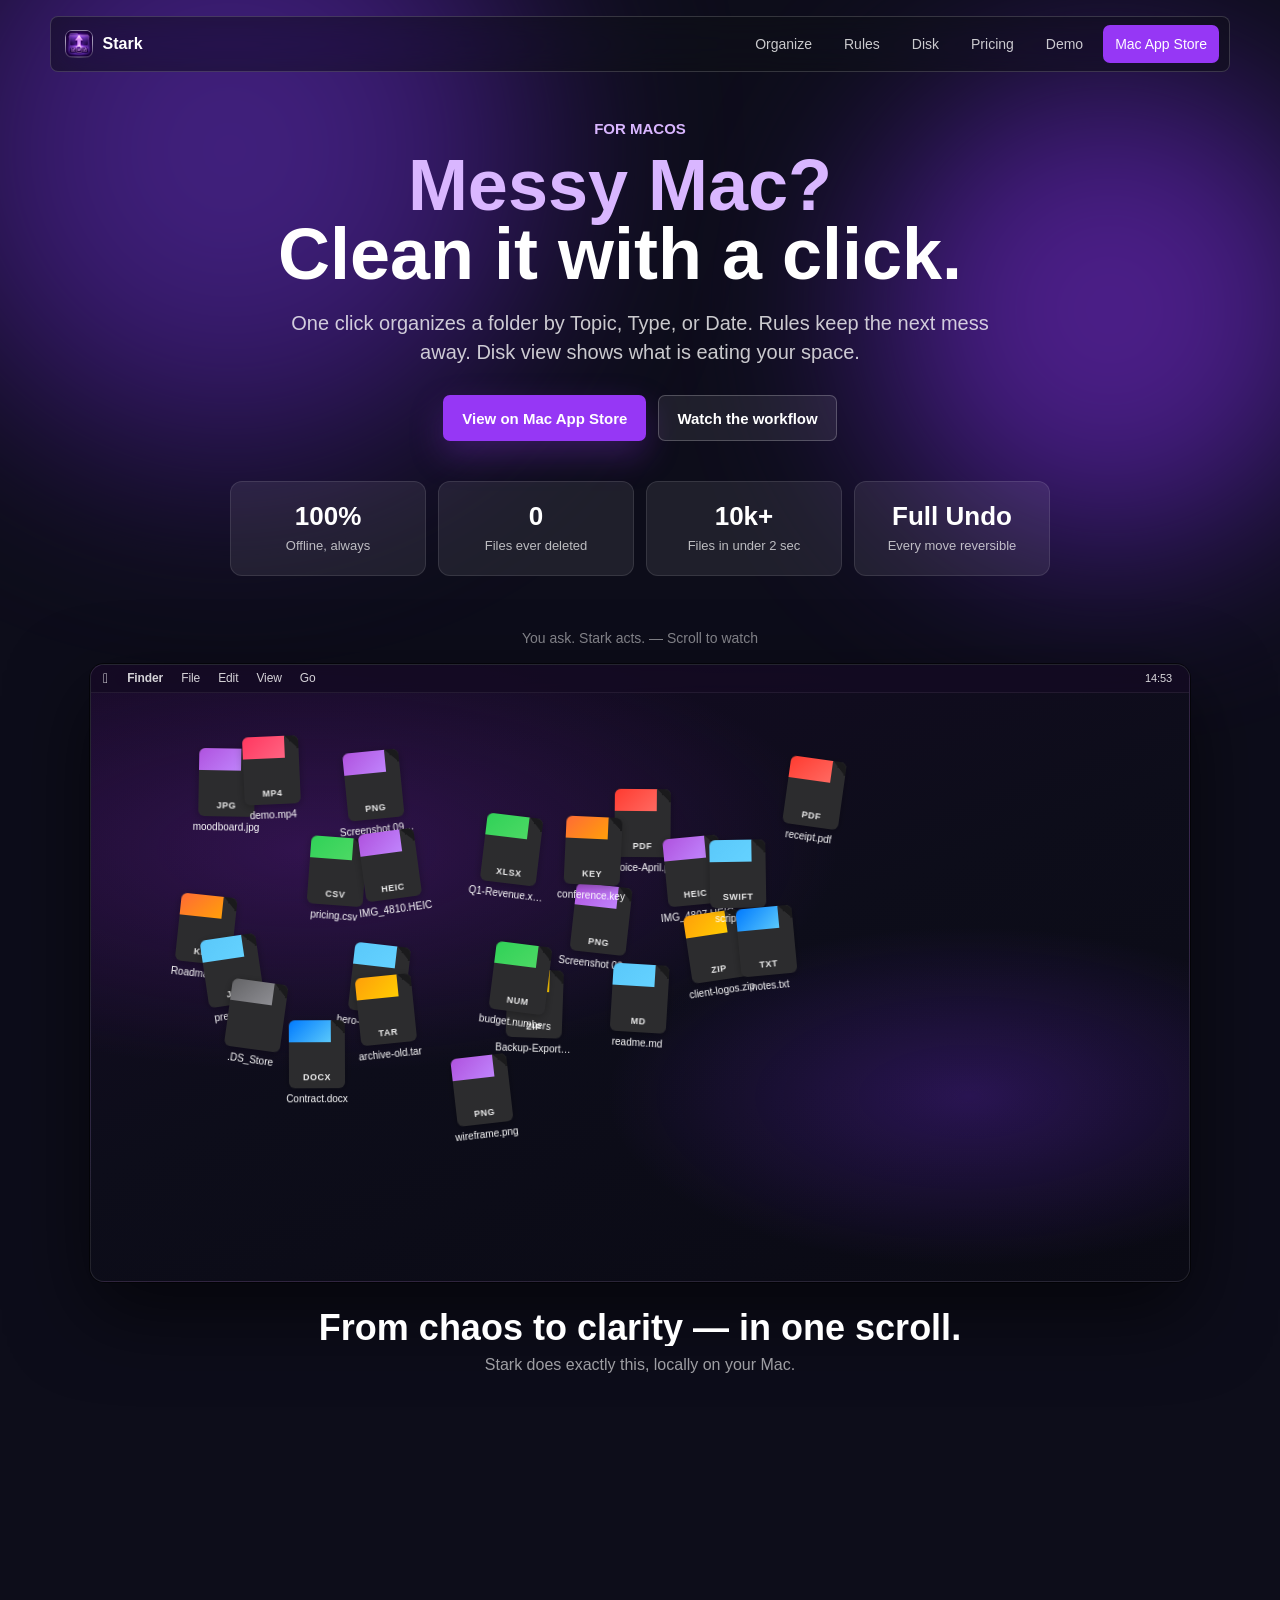
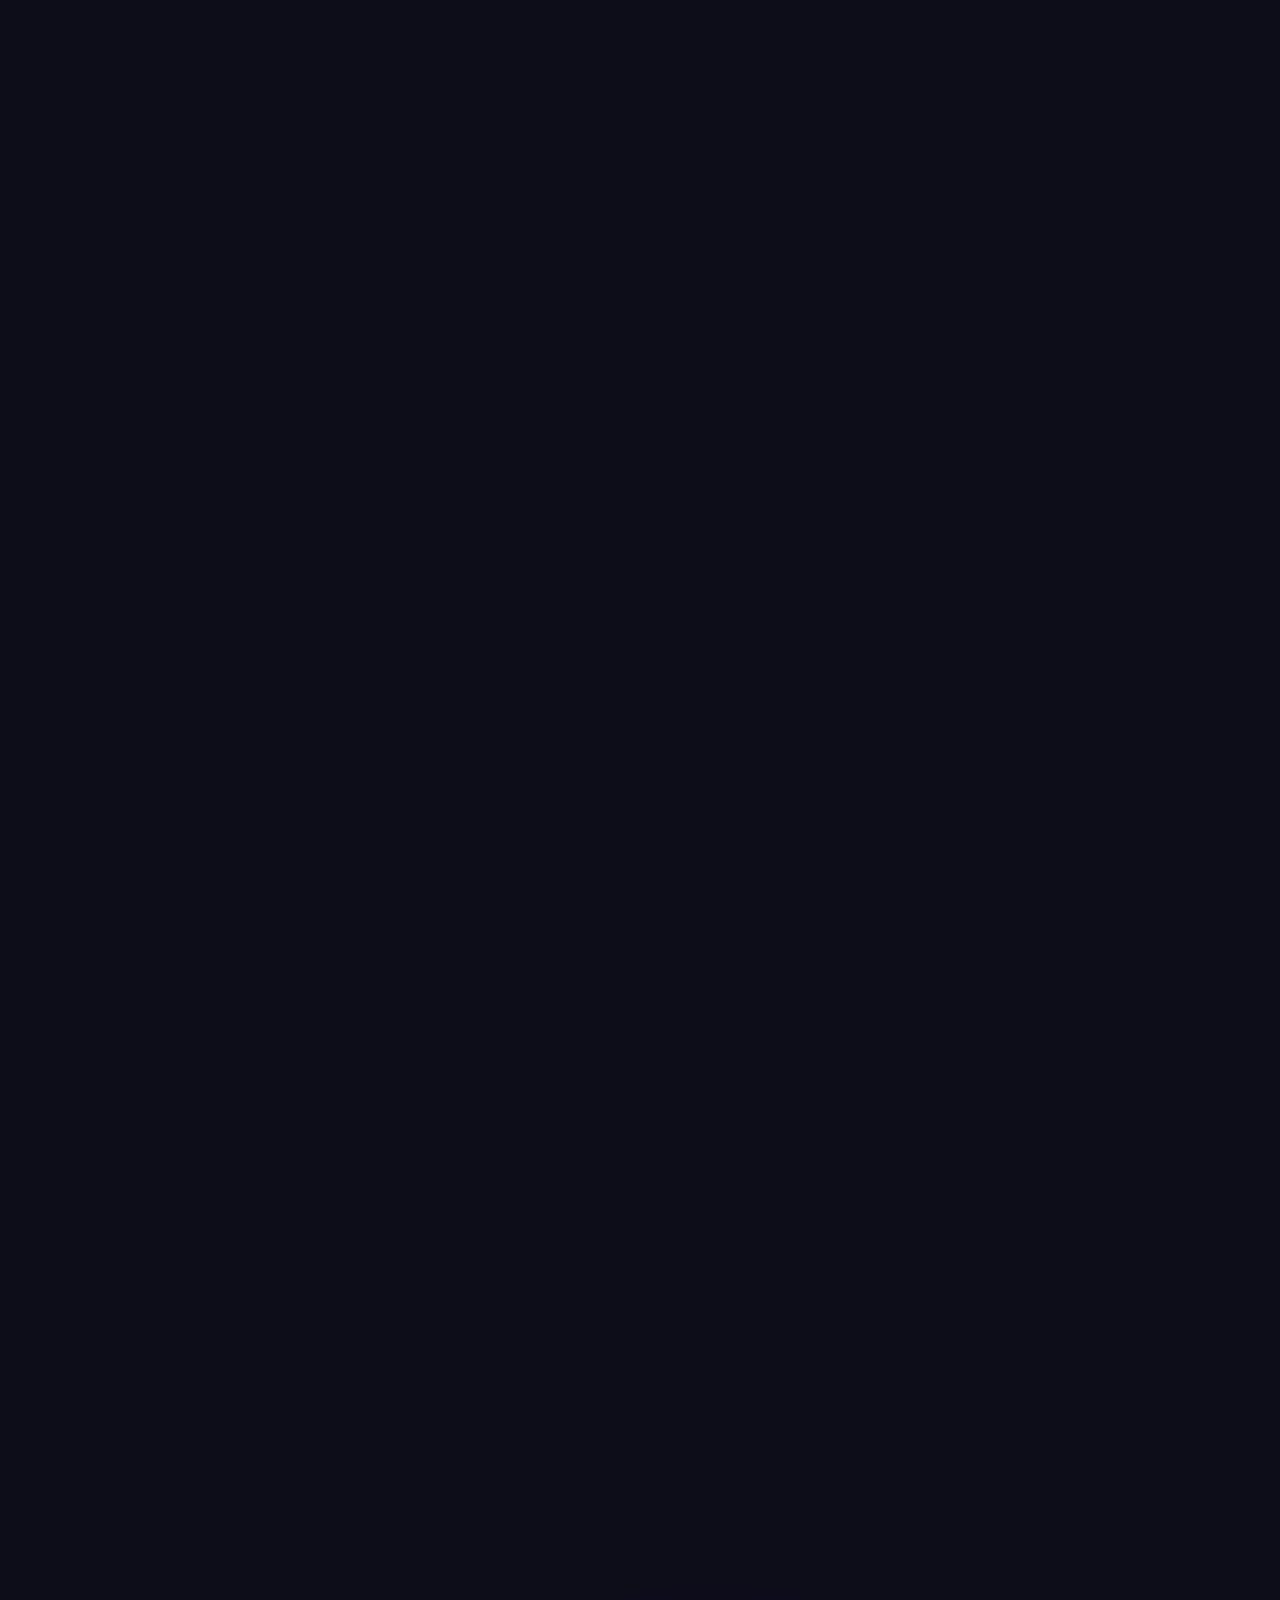
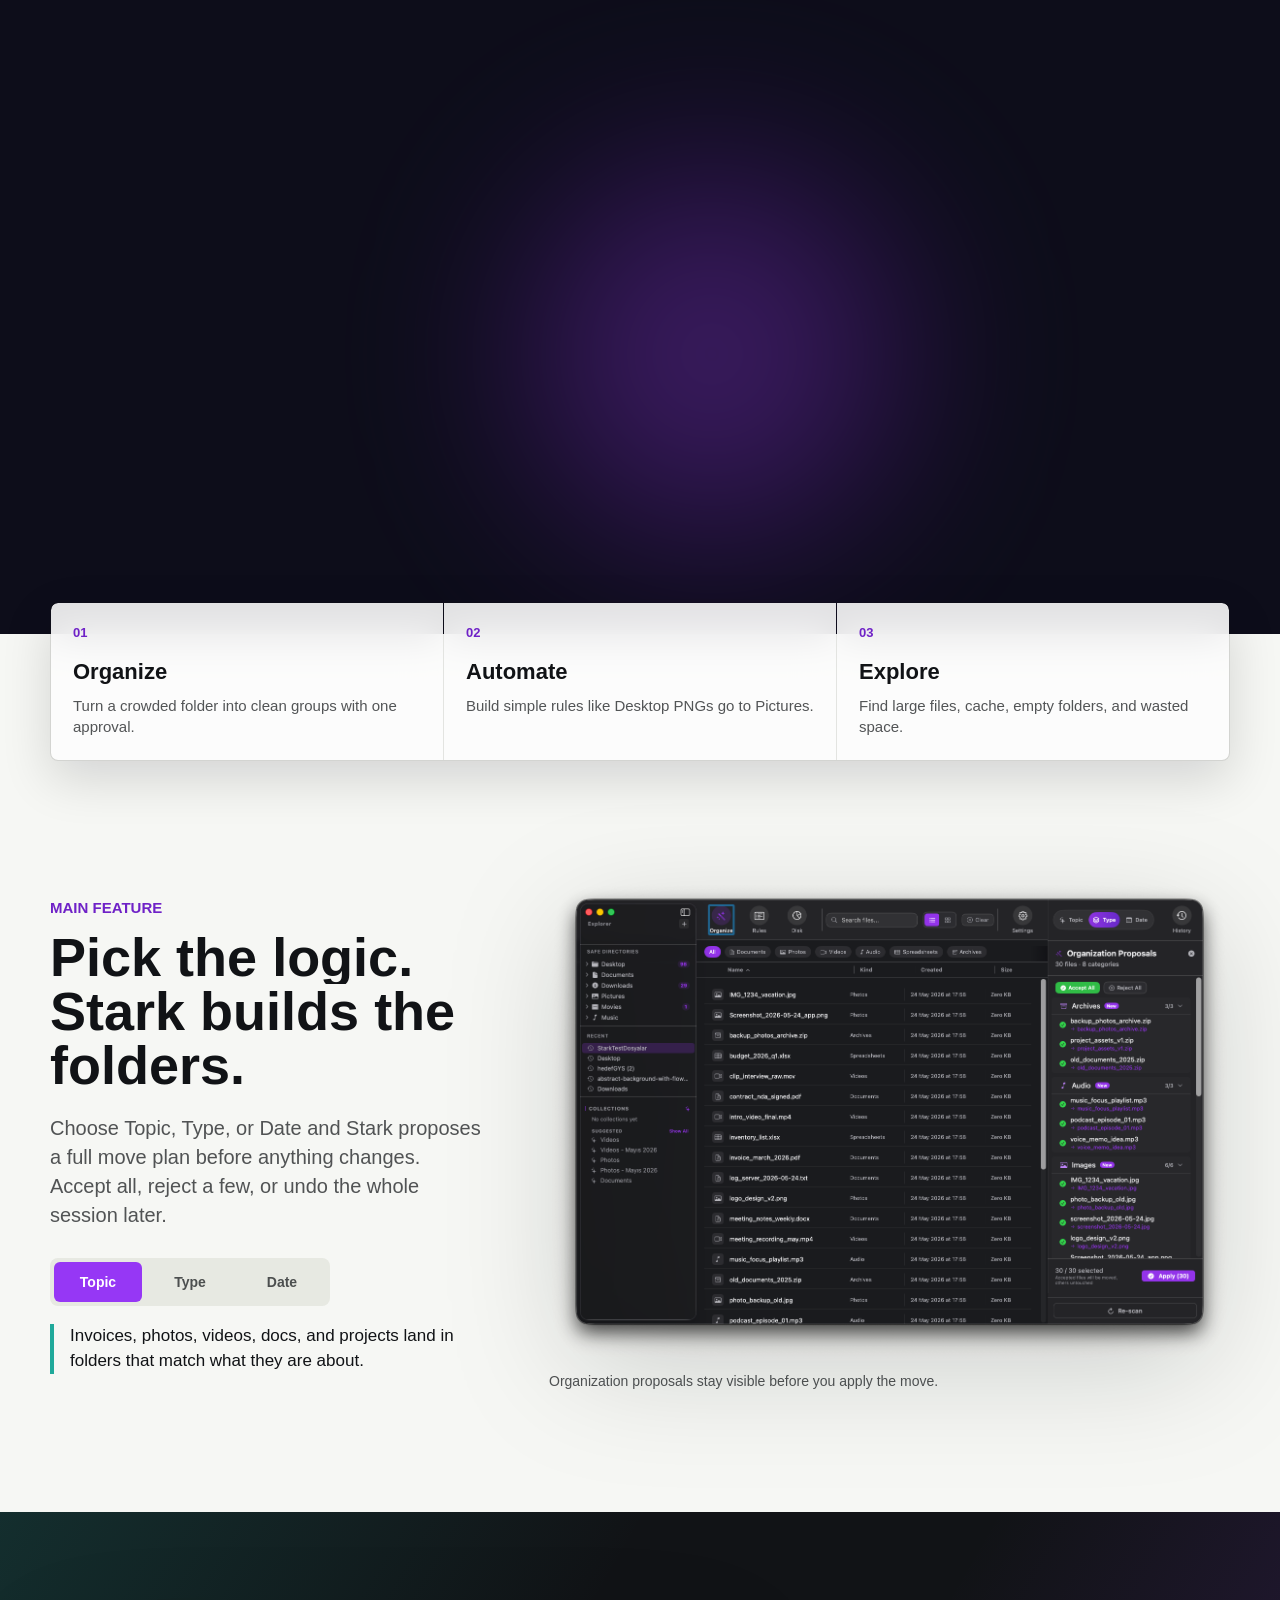
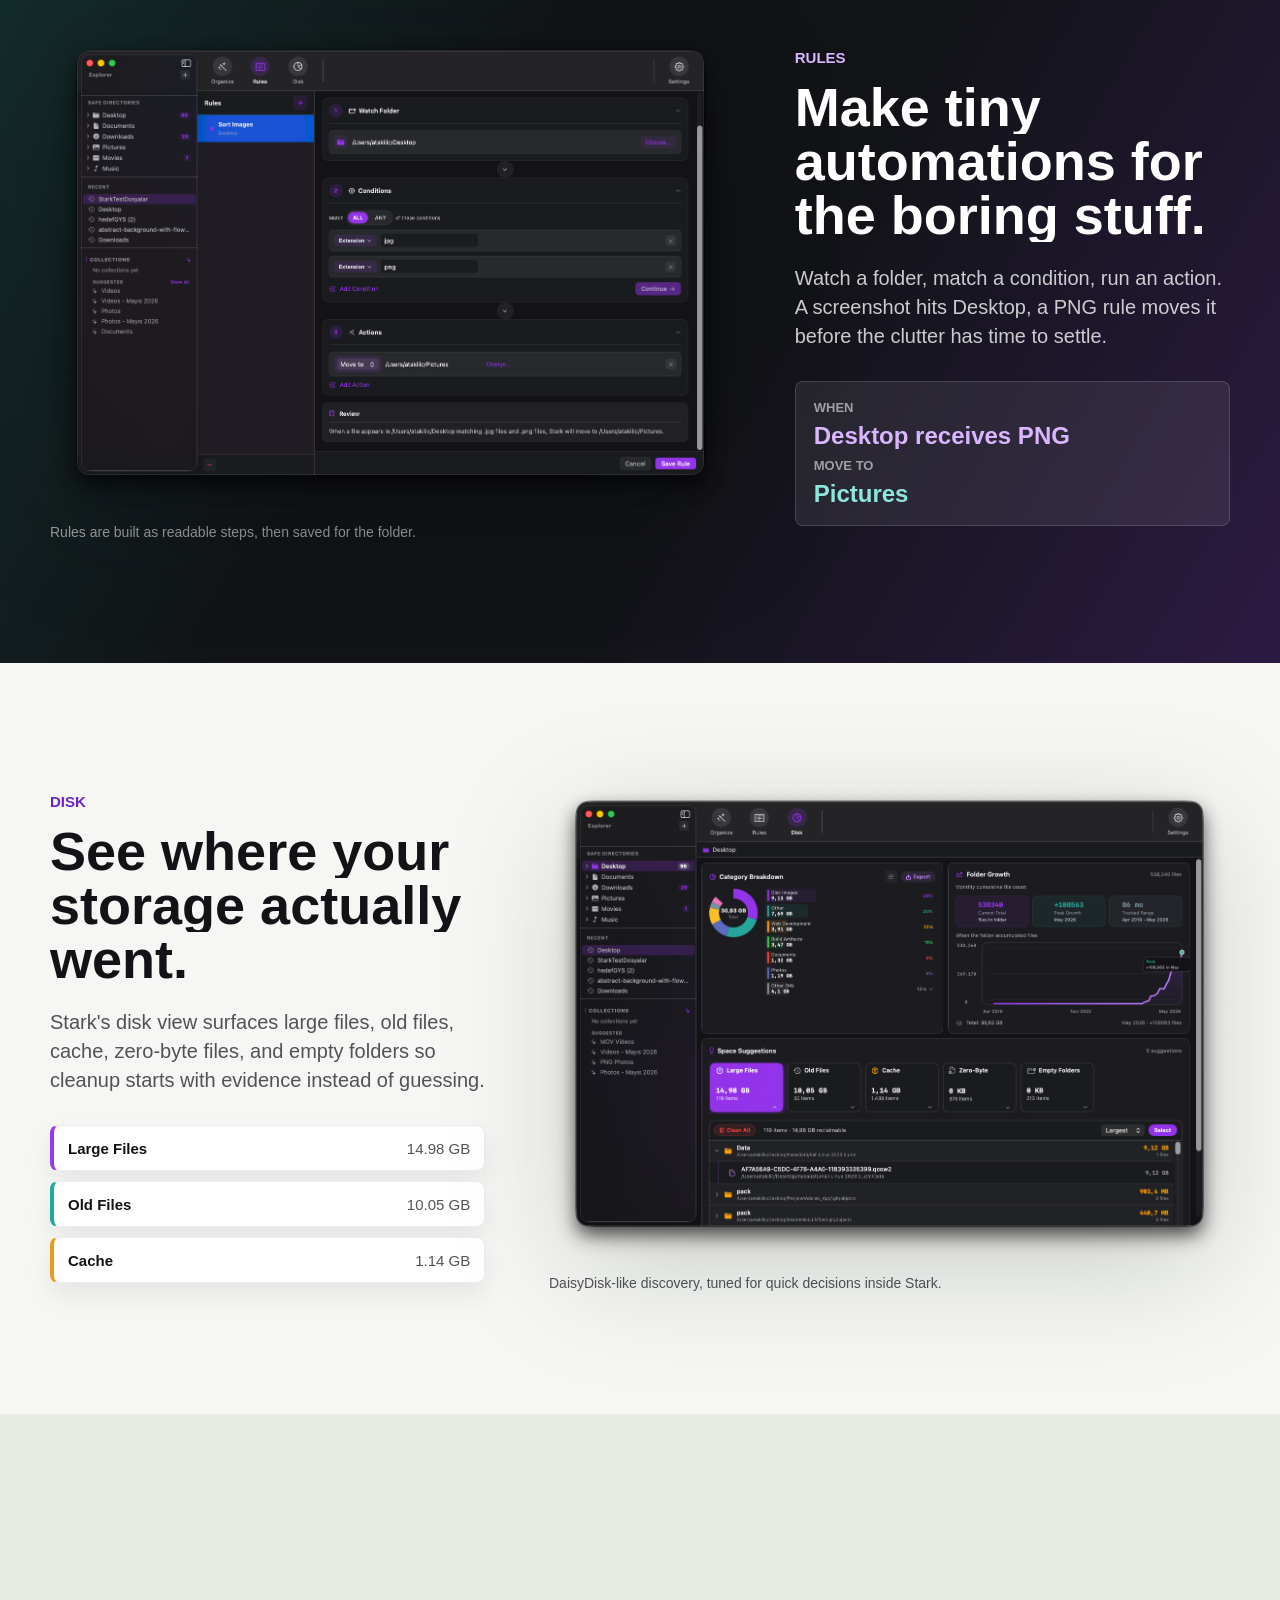
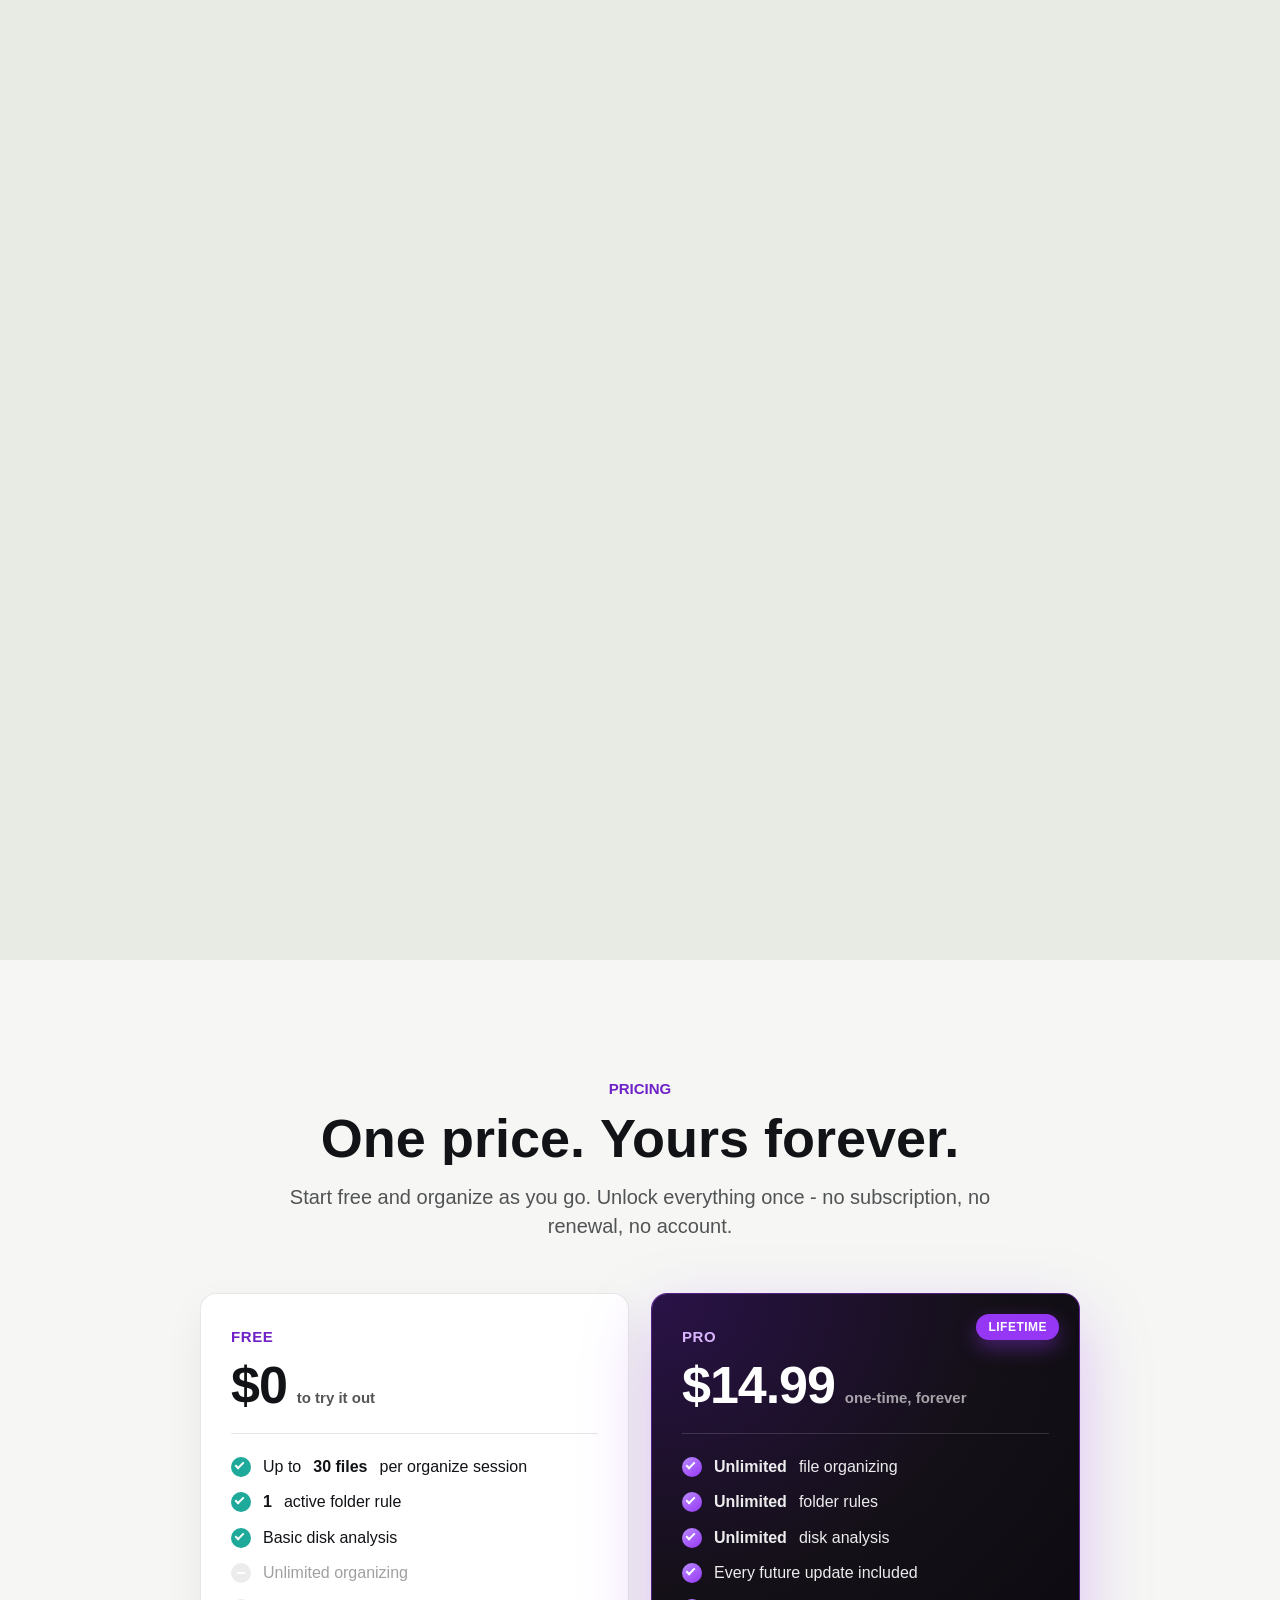
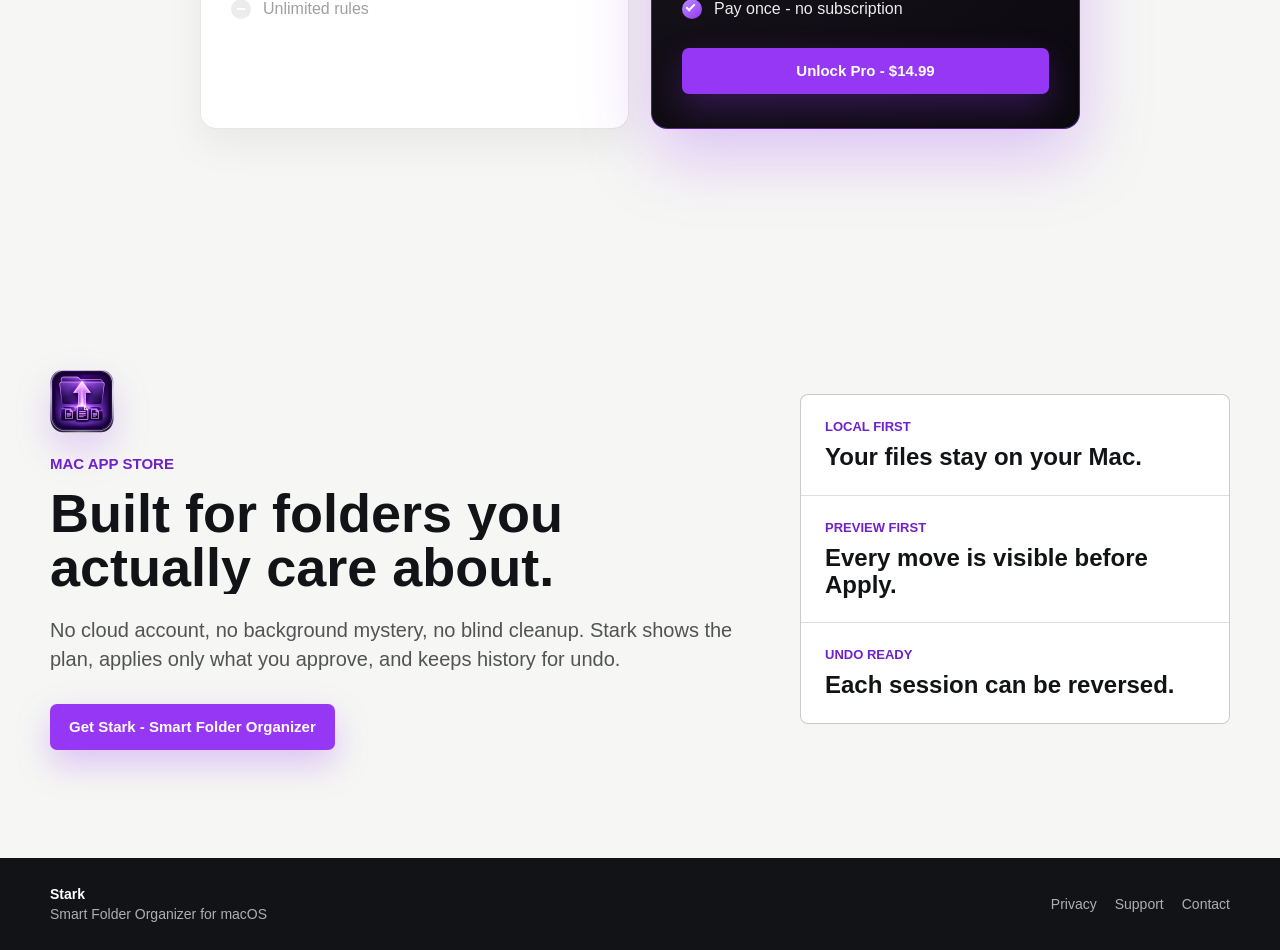
==== commit 69975a27: "v2" ====
--- a/index.html
+++ b/index.html
@@ -36,24 +36,54 @@
   </header>
 
   <main id="top">
-    <section class="hero" aria-labelledby="hero-title">
-      <div class="hero-media" aria-hidden="true">
-        <img src="assets/organize.png" alt="">
-      </div>
-      <div class="hero-shade" aria-hidden="true"></div>
-
-      <div class="hero-inner">
-        <p class="eyebrow">For macOS</p>
-        <h1 id="hero-title">Stark - Smart Folder Organizer</h1>
-        <p class="hero-copy">One click organizes a folder by Topic, Type, or Date. Rules keep the next mess away. Disk view shows what is eating your space.</p>
-        <div class="hero-actions">
-          <a class="button button-primary" href="https://apps.apple.com/tr/app/stark-smart-folder-organizer/id6761735079?mt=12" target="_blank" rel="noreferrer">View on Mac App Store</a>
-          <a class="button button-secondary" href="#demo">Watch the workflow</a>
-        </div>
-        <div class="hero-modes" aria-label="Organization modes">
-          <span>Topic</span>
-          <span>Type</span>
-          <span>Date</span>
+    <section class="hero-section" aria-labelledby="hero-title">
+      <div class="hero-glow-layer" aria-hidden="true">
+        <span class="hero-orb hero-orb-1"></span>
+        <span class="hero-orb hero-orb-2"></span>
+        <span class="hero-orb hero-orb-3"></span>
+      </div>
+
+      <div class="section-shell hero-shell">
+        <div class="gather-hero-inner reveal">
+          <p class="eyebrow">For macOS</p>
+          <h1 id="hero-title"><span class="hero-h1-accent">Messy Mac?</span><br>Clean it with a click.</h1>
+          <p class="hero-subtitle">One click organizes a folder by Topic, Type, or Date. Rules keep the next mess away. Disk view shows what is eating your space.</p>
+          <div class="hero-actions">
+            <a class="button button-primary" href="https://apps.apple.com/tr/app/stark-smart-folder-organizer/id6761735079?mt=12" target="_blank" rel="noreferrer">View on Mac App Store</a>
+            <a class="button button-secondary" href="#demo">Watch the workflow</a>
+          </div>
+          <ul class="metric-strip" aria-label="Key product metrics">
+            <li><strong>100%</strong><span>Offline, always</span></li>
+            <li><strong>0</strong><span>Files ever deleted</span></li>
+            <li><strong>10k+</strong><span>Files in under 2 sec</span></li>
+            <li><strong>Full Undo</strong><span>Every move reversible</span></li>
+          </ul>
+        </div>
+
+        <div class="gather-scroll" id="gather-scroll">
+          <div class="gather-sticky">
+            <p class="scroll-hint" data-scroll-hint>You ask. Stark acts. — Scroll to watch</p>
+            <div class="gather-stage" id="gather-stage" aria-hidden="true">
+              <div class="macos-menubar">
+                <div class="macos-menubar-left">
+                  <span class="macos-apple">&#63743;</span>
+                  <span class="macos-menu-item is-bold">Finder</span>
+                  <span class="macos-menu-item">File</span>
+                  <span class="macos-menu-item">Edit</span>
+                  <span class="macos-menu-item">View</span>
+                  <span class="macos-menu-item">Go</span>
+                </div>
+                <div class="macos-menubar-right">
+                  <span class="macos-status-item macos-time">14:53</span>
+                </div>
+              </div>
+            </div>
+            <div class="gather-slogan" data-gather-slogan>
+              <h2>From chaos to clarity — in one scroll.</h2>
+              <p>Stark does exactly this, locally on your Mac.</p>
+            </div>
+          </div>
+          <div class="gather-spacer" aria-hidden="true"></div>
         </div>
       </div>
     </section>
@@ -151,7 +181,7 @@
 
         <div class="video-frame reveal">
           <video controls playsinline preload="metadata" poster="assets/organize.png">
-            <source src="assets/Screen%20Recording%202026-05-28%20at%2000.29.26.mov" type="video/quicktime">
+            <source src="assets/Screen%20Recording%202026-05-28%20at%2000.29.26.mov" type="video/mp4">
             Your browser does not support this video.
           </video>
         </div>
--- a/styles.css
+++ b/styles.css
@@ -163,47 +163,389 @@
   transform: translateY(-7px) rotate(-45deg);
 }
 
-.hero {
+/* ── Hero Section (Gather Animation) ── */
+
+.hero-section {
   position: relative;
-  min-height: 86vh;
-  min-height: 86svh;
-  overflow: hidden;
-  display: flex;
-  align-items: center;
-  color: var(--white);
-  background: var(--ink);
-}
-
-.hero-media {
+  background: #0d0d1a;
+  color: var(--white);
+  overflow: visible;
+}
+
+.hero-glow-layer {
   position: absolute;
   inset: 0;
-}
-
-.hero-media img {
+  pointer-events: none;
+  z-index: 0;
+  overflow: hidden;
+}
+
+.hero-orb {
+  position: absolute;
+  border-radius: 50%;
+  filter: blur(90px);
+  opacity: 0.55;
+}
+
+.hero-orb-1 {
+  width: 660px; height: 660px;
+  background: radial-gradient(circle, #7c3aed 0%, #4c1d95 60%, transparent 100%);
+  top: -180px; left: -100px;
+  animation: orb-drift-1 12s ease-in-out infinite alternate;
+}
+
+.hero-orb-2 {
+  width: 500px; height: 500px;
+  background: radial-gradient(circle, #9333ea 0%, #6d28d9 55%, transparent 100%);
+  top: 60px; right: -80px;
+  animation: orb-drift-2 15s ease-in-out infinite alternate;
+}
+
+.hero-orb-3 {
+  width: 400px; height: 400px;
+  background: radial-gradient(circle, #a855f7 0%, #7e22ce 50%, transparent 100%);
+  bottom: 80px; left: 40%;
+  animation: orb-drift-3 18s ease-in-out infinite alternate;
+  opacity: 0.35;
+}
+
+@keyframes orb-drift-1 {
+  from { transform: translate(0, 0) scale(1); }
+  to   { transform: translate(80px, 60px) scale(1.15); }
+}
+@keyframes orb-drift-2 {
+  from { transform: translate(0, 0) scale(1.1); }
+  to   { transform: translate(-60px, 80px) scale(0.9); }
+}
+@keyframes orb-drift-3 {
+  from { transform: translate(0, 0) scale(0.95); }
+  to   { transform: translate(-80px, -50px) scale(1.2); }
+}
+
+.hero-shell {
+  position: relative;
+  z-index: 1;
+  padding-top: 100px;
+  padding-bottom: 0;
+}
+
+.gather-hero-inner {
+  max-width: 820px;
+  margin: 0 auto;
+  text-align: center;
+}
+
+.hero-h1-accent {
+  color: #d9b6ff;
+}
+
+.hero-subtitle {
+  max-width: 700px;
+  margin: 20px auto 0;
+  color: rgba(255, 255, 255, 0.78);
+  font-size: 20px;
+  line-height: 1.45;
+}
+
+.hero-section .hero-actions {
+  justify-content: center;
+  margin-top: 28px;
+}
+
+.metric-strip {
+  list-style: none;
+  margin: 40px 0 0;
+  padding: 0;
+  display: grid;
+  grid-template-columns: repeat(4, minmax(0, 1fr));
+  gap: 12px;
+}
+
+.metric-strip li {
+  padding: 20px 14px;
+  background: rgba(255, 255, 255, 0.08);
+  border: 1px solid rgba(255, 255, 255, 0.1);
+  border-radius: 12px;
+  text-align: center;
+}
+
+.metric-strip strong {
+  display: block;
+  font-size: 26px;
+  font-weight: 700;
+  line-height: 1.14;
+}
+
+.metric-strip span {
+  display: block;
+  margin-top: 6px;
+  color: rgba(255, 255, 255, 0.7);
+  font-size: 13px;
+  line-height: 1.29;
+}
+
+/* ── Gather Animation ── */
+
+.gather-scroll {
+  position: relative;
+  margin-top: 54px;
+}
+
+.gather-sticky {
+  position: sticky;
+  top: 76px;
+  z-index: 20;
+}
+
+.gather-spacer {
+  height: 260vh;
+}
+
+.scroll-hint {
+  margin: 0 0 18px;
+  text-align: center;
+  color: rgba(255, 255, 255, 0.5);
+  font-size: 14px;
+  transition: opacity 400ms ease;
+}
+
+.scroll-hint.is-hidden {
+  opacity: 0;
+}
+
+.gather-stage {
+  position: relative;
   width: 100%;
-  height: 100%;
-  object-fit: cover;
-  object-position: 66% 50%;
-  transform: scale(1.04);
-  opacity: 0.74;
-  animation: heroImageIn 900ms ease both;
-}
-
-.hero-shade {
+  max-width: 1100px;
+  margin: 0 auto;
+  aspect-ratio: 16 / 9;
+  border-radius: 14px;
+  background:
+    radial-gradient(ellipse 80% 60% at 20% 30%, rgba(88, 28, 135, 0.45) 0%, transparent 60%),
+    radial-gradient(ellipse 60% 50% at 80% 70%, rgba(109, 40, 217, 0.3) 0%, transparent 55%),
+    linear-gradient(160deg, #150a24 0%, #0d0d1a 50%, #0a0a14 100%);
+  border: 1px solid rgba(255, 255, 255, 0.1);
+  box-shadow: 0 0 0 1px rgba(0, 0, 0, 0.6), 0 30px 80px rgba(0, 0, 0, 0.6);
+  overflow: hidden;
+}
+
+.macos-menubar {
   position: absolute;
-  inset: 0;
-  background:
-    linear-gradient(90deg, rgba(5, 6, 8, 0.94) 0%, rgba(5, 6, 8, 0.76) 39%, rgba(5, 6, 8, 0.26) 72%, rgba(5, 6, 8, 0.54) 100%),
-    linear-gradient(0deg, rgba(5, 6, 8, 0.34), rgba(5, 6, 8, 0));
-}
-
-.hero-inner {
+  top: 0; left: 0; right: 0;
+  height: 28px;
+  z-index: 20;
+  display: flex;
+  align-items: center;
+  justify-content: space-between;
+  padding: 0 12px;
+  background: rgba(20, 10, 35, 0.82);
+  backdrop-filter: blur(20px);
+  border-bottom: 1px solid rgba(255, 255, 255, 0.07);
+}
+
+.macos-menubar-left,
+.macos-menubar-right {
+  display: flex;
+  align-items: center;
+  gap: 4px;
+}
+
+.macos-apple {
+  font-size: 14px;
+  color: rgba(255, 255, 255, 0.9);
+  margin-right: 8px;
+  line-height: 1;
+}
+
+.macos-menu-item {
+  font-size: 12px;
+  color: rgba(255, 255, 255, 0.82);
+  padding: 2px 7px;
+  border-radius: 4px;
+  letter-spacing: -0.1px;
+  line-height: 1;
+}
+
+.macos-menu-item.is-bold {
+  font-weight: 600;
+}
+
+.macos-status-item {
+  font-size: 11px;
+  color: rgba(255, 255, 255, 0.7);
+  padding: 0 5px;
+  letter-spacing: -0.1px;
+}
+
+.macos-time {
+  font-weight: 500;
+  color: rgba(255, 255, 255, 0.85);
+}
+
+.mac-file {
+  position: absolute;
+  display: flex;
+  flex-direction: column;
+  align-items: center;
+  width: 76px;
+  gap: 5px;
+  will-change: transform, opacity;
+  transition: none;
+  pointer-events: none;
+  user-select: none;
+  z-index: 10;
+}
+
+.mac-file-icon {
   position: relative;
+  width: 56px; height: 68px;
+  border-radius: 6px;
+  background: #2c2c2e;
+  box-shadow: 0 2px 10px rgba(0, 0, 0, 0.3), inset 0 1px 0 rgba(255, 255, 255, 0.06);
+  overflow: hidden;
+}
+
+.mac-file-icon::before {
+  content: "";
+  position: absolute;
+  top: 0; right: 0;
+  width: 14px; height: 14px;
+  background: linear-gradient(225deg, #1a1a1c 50%, transparent 50%);
   z-index: 2;
-  width: min(100% - 40px, var(--shell));
-  margin: 0 auto;
-  padding: 118px 0 76px;
-  animation: heroCopyIn 650ms ease 120ms both;
+}
+
+.mac-file-icon::after {
+  content: attr(data-ext);
+  position: absolute;
+  bottom: 6px; left: 0; right: 0;
+  text-align: center;
+  font-size: 9px; font-weight: 700;
+  letter-spacing: 0.5px;
+  text-transform: uppercase;
+  color: rgba(255, 255, 255, 0.9);
+  z-index: 1;
+}
+
+.mac-file-icon .file-stripe {
+  position: absolute;
+  top: 0; left: 0; right: 14px; height: 22px;
+}
+
+.type-pdf .file-stripe    { background: linear-gradient(135deg, #ff3b30, #ff6961); }
+.type-image .file-stripe  { background: linear-gradient(135deg, #af52de, #c084fc); }
+.type-code .file-stripe   { background: linear-gradient(135deg, #5ac8fa, #64d2ff); }
+.type-sheet .file-stripe  { background: linear-gradient(135deg, #30d158, #4cd964); }
+.type-doc .file-stripe    { background: linear-gradient(135deg, #007aff, #5ac8fa); }
+.type-archive .file-stripe{ background: linear-gradient(135deg, #ff9f0a, #ffcc02); }
+.type-pres .file-stripe   { background: linear-gradient(135deg, #ff6b35, #ff9f0a); }
+.type-video .file-stripe  { background: linear-gradient(135deg, #ff375f, #ff6482); }
+.type-misc .file-stripe   { background: linear-gradient(135deg, #636366, #8e8e93); }
+
+.mac-file-name {
+  max-width: 76px;
+  text-align: center;
+  color: var(--white);
+  font-size: 10px;
+  line-height: 1.2;
+  white-space: nowrap;
+  overflow: hidden;
+  text-overflow: ellipsis;
+}
+
+.mac-folder {
+  position: absolute;
+  display: flex;
+  flex-direction: column;
+  align-items: center;
+  width: 84px;
+  gap: 5px;
+  will-change: transform, opacity;
+  pointer-events: none;
+  user-select: none;
+  opacity: 0;
+  z-index: 10;
+}
+
+.mac-folder-icon {
+  position: relative;
+  width: 64px; height: 52px;
+  border-radius: 4px 4px 8px 8px;
+  background: var(--violet);
+  box-shadow: 0 4px 16px rgba(147, 51, 234, 0.35);
+}
+
+.mac-folder-icon::before {
+  content: "";
+  position: absolute;
+  top: -8px; left: 4px;
+  width: 24px; height: 10px;
+  border-radius: 4px 4px 0 0;
+  background: inherit;
+}
+
+.mac-folder-badge {
+  position: absolute;
+  top: -6px; right: -8px;
+  min-width: 20px; height: 20px;
+  padding: 0 5px;
+  border-radius: 999px;
+  background: var(--mint);
+  color: #0c0c0d;
+  font-size: 10px; font-weight: 700;
+  display: flex;
+  align-items: center;
+  justify-content: center;
+  opacity: 0;
+  transform: scale(0.5);
+  transition: opacity 300ms ease, transform 300ms cubic-bezier(.34, 1.56, .64, 1);
+}
+
+.mac-folder-badge.is-visible {
+  opacity: 1;
+  transform: scale(1);
+}
+
+.mac-folder-name {
+  max-width: 84px;
+  text-align: center;
+  color: var(--white);
+  font-size: 11px; font-weight: 600;
+  line-height: 1.2;
+  white-space: nowrap;
+  overflow: hidden;
+  text-overflow: ellipsis;
+}
+
+.gather-slogan {
+  display: flex;
+  flex-direction: column;
+  align-items: center;
+  gap: 10px;
+  padding: 28px 20px 0;
+  text-align: center;
+  opacity: 0;
+  transform: translateY(16px);
+  transition: opacity 500ms ease, transform 500ms ease;
+  pointer-events: none;
+}
+
+.gather-slogan.is-visible {
+  opacity: 1;
+  transform: translateY(0);
+  pointer-events: auto;
+}
+
+.gather-slogan h2 {
+  margin: 0;
+  font-size: clamp(22px, 3vw, 36px);
+  font-weight: 700;
+  color: var(--white);
+}
+
+.gather-slogan p {
+  margin: 0;
+  font-size: 16px;
+  color: rgba(255, 255, 255, 0.6);
 }
 
 .eyebrow {
@@ -245,14 +587,6 @@
   margin: 0;
   font-size: 22px;
   line-height: 1.14;
-}
-
-.hero-copy {
-  max-width: 620px;
-  margin: 24px 0 0;
-  color: var(--white-soft);
-  font-size: 22px;
-  line-height: 1.35;
 }
 
 .hero-actions {
@@ -300,13 +634,6 @@
 .button-secondary:hover {
   background: rgba(255, 255, 255, 0.14);
   border-color: rgba(255, 255, 255, 0.34);
-}
-
-.hero-modes {
-  display: flex;
-  flex-wrap: wrap;
-  gap: 8px;
-  margin-top: 26px;
 }
 
 .hero-modes span {
@@ -912,27 +1239,6 @@
   opacity: 1;
 }
 
-@keyframes heroCopyIn {
-  from {
-    opacity: 0;
-    transform: translateY(18px);
-  }
-  to {
-    opacity: 1;
-    transform: translateY(0);
-  }
-}
-
-@keyframes heroImageIn {
-  from {
-    opacity: 0;
-    transform: scale(1.08);
-  }
-  to {
-    opacity: 0.74;
-    transform: scale(1.04);
-  }
-}
 
 @media (max-width: 980px) {
   .site-header {
@@ -968,26 +1274,13 @@
     min-height: 44px;
   }
 
-  .hero {
-    min-height: 84vh;
-    min-height: 84svh;
-  }
-
-  .hero-media img {
-    object-position: 70% 50%;
-  }
-
-  .hero-shade {
-    background:
-      linear-gradient(90deg, rgba(5, 6, 8, 0.95) 0%, rgba(5, 6, 8, 0.78) 54%, rgba(5, 6, 8, 0.48) 100%),
-      linear-gradient(0deg, rgba(5, 6, 8, 0.3), rgba(5, 6, 8, 0));
-  }
-
-  .hero-inner {
-    width: min(100% - 32px, var(--shell));
-    padding-top: 108px;
-    padding-bottom: 60px;
-  }
+  .hero-orb { opacity: 0.25 !important; filter: blur(60px); }
+  .hero-orb-1 { width: 300px; height: 300px; top: -60px; left: -60px; }
+  .hero-orb-2 { width: 240px; height: 240px; top: 40px; right: -40px; }
+  .hero-orb-3 { display: none; }
+  .gather-stage { aspect-ratio: 4 / 3; }
+  .gather-spacer { height: 220vh; }
+  .metric-strip { grid-template-columns: repeat(2, minmax(0, 1fr)); }
 
   h1 {
     font-size: 56px;
@@ -997,7 +1290,7 @@
     font-size: 42px;
   }
 
-  .hero-copy,
+  .hero-subtitle,
   .feature-copy p:not(.eyebrow):not(.mode-result),
   .section-heading p:not(.eyebrow),
   .trust-copy p:not(.eyebrow) {
@@ -1034,27 +1327,18 @@
 }
 
 @media (max-width: 640px) {
-  .hero {
-    min-height: 82vh;
-    min-height: 82svh;
-  }
-
-  .hero-media img {
-    object-position: 78% 50%;
-    opacity: 0.54;
-  }
-
-  .hero-shade {
-    background:
-      linear-gradient(90deg, rgba(5, 6, 8, 0.94), rgba(5, 6, 8, 0.76)),
-      linear-gradient(0deg, rgba(5, 6, 8, 0.36), rgba(5, 6, 8, 0));
-  }
-
-  .hero-inner {
-    width: min(100% - 28px, var(--shell));
-    padding-top: 100px;
-    padding-bottom: 44px;
-  }
+  .gather-stage { aspect-ratio: 1 / 1; border-radius: 12px; }
+  .gather-spacer { height: 180vh; }
+  .macos-menu-item:not(.is-bold) { display: none; }
+  .mac-file { width: 52px; }
+  .mac-file-icon { width: 38px; height: 46px; }
+  .mac-file-icon::before { width: 10px; height: 10px; }
+  .mac-file-icon::after { font-size: 7px; bottom: 3px; }
+  .mac-file-name { max-width: 52px; font-size: 8px; }
+  .mac-folder { width: 60px; }
+  .mac-folder-icon { width: 46px; height: 38px; }
+  .mac-folder-icon::before { width: 18px; height: 7px; top: -6px; }
+  .mac-folder-name { max-width: 60px; font-size: 9px; }
 
   h1 {
     font-size: 42px;
@@ -1066,21 +1350,12 @@
     line-height: 1.04;
   }
 
-  .hero-copy {
-    margin-top: 18px;
-  }
-
   .hero-actions {
     margin-top: 24px;
   }
 
   .button {
     width: 100%;
-  }
-
-  .hero-modes span {
-    flex: 1 1 30%;
-    justify-content: center;
   }
 
   .intro-strip,
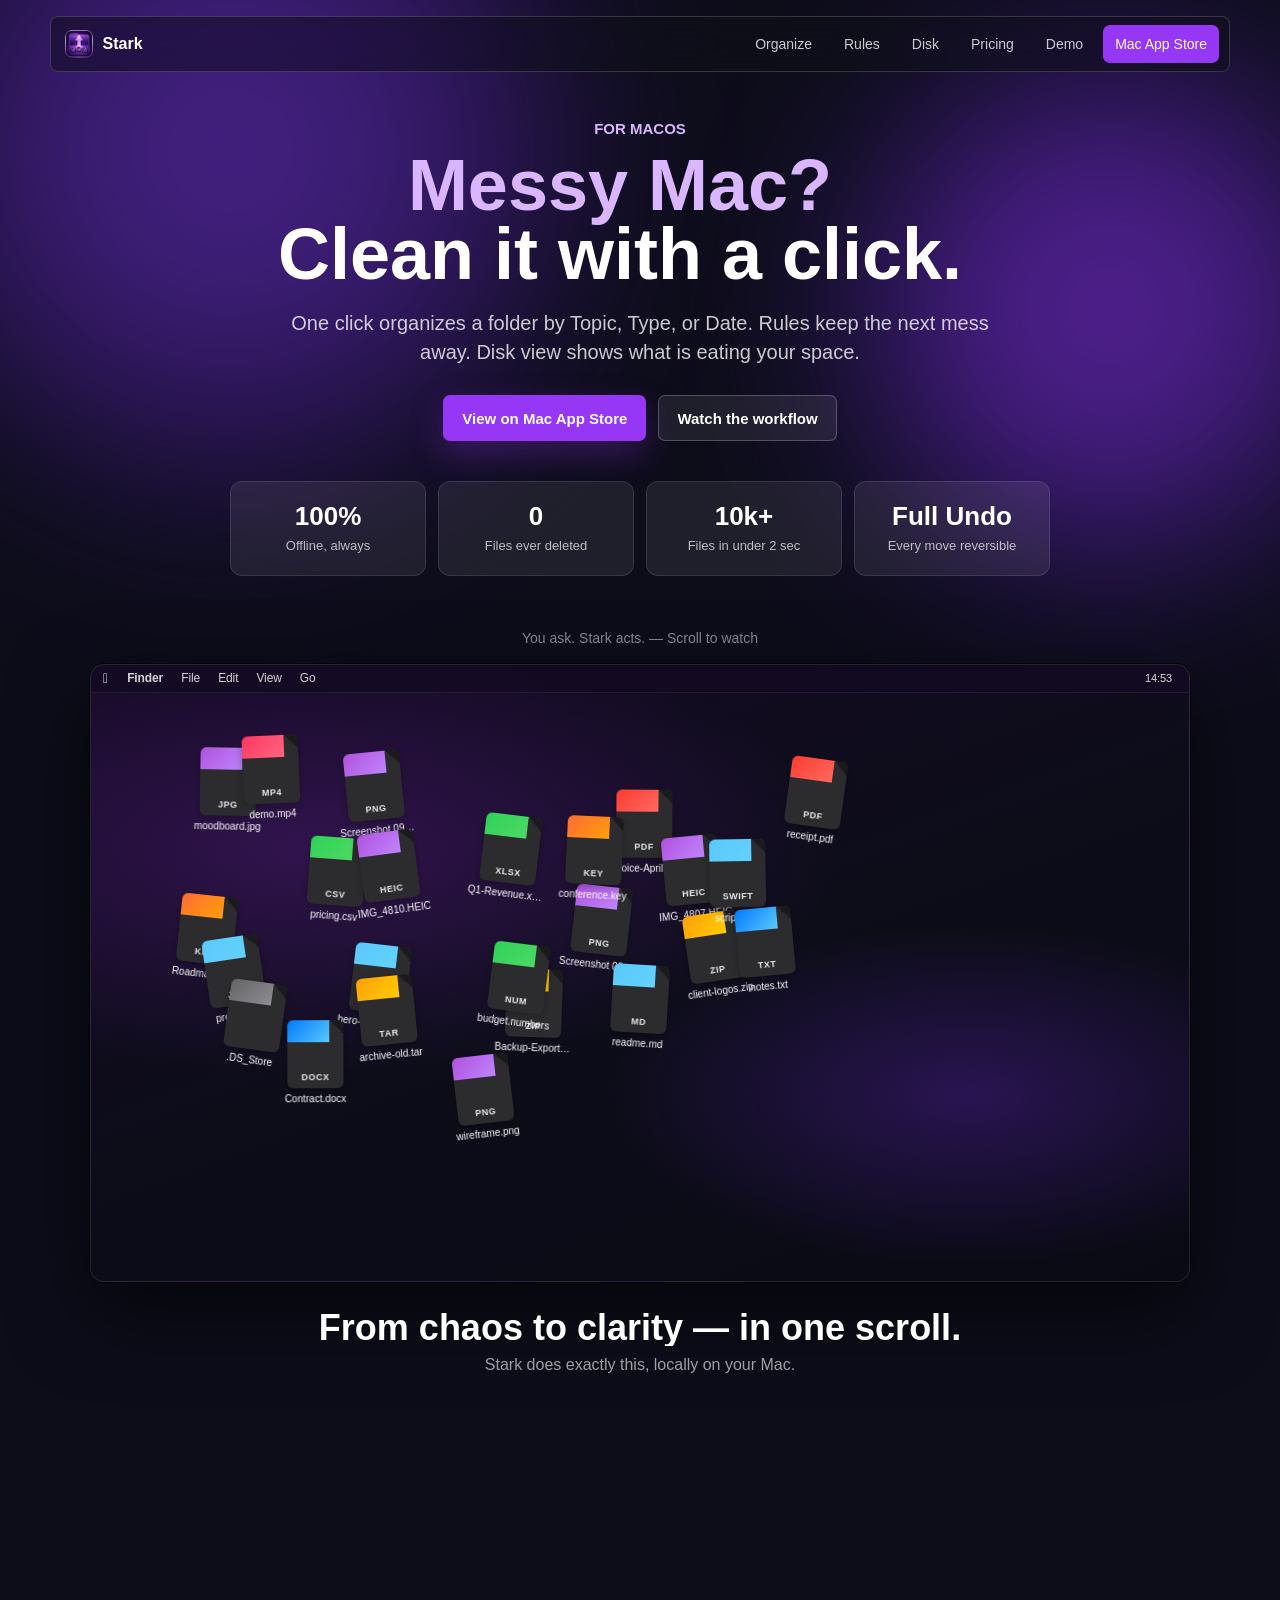
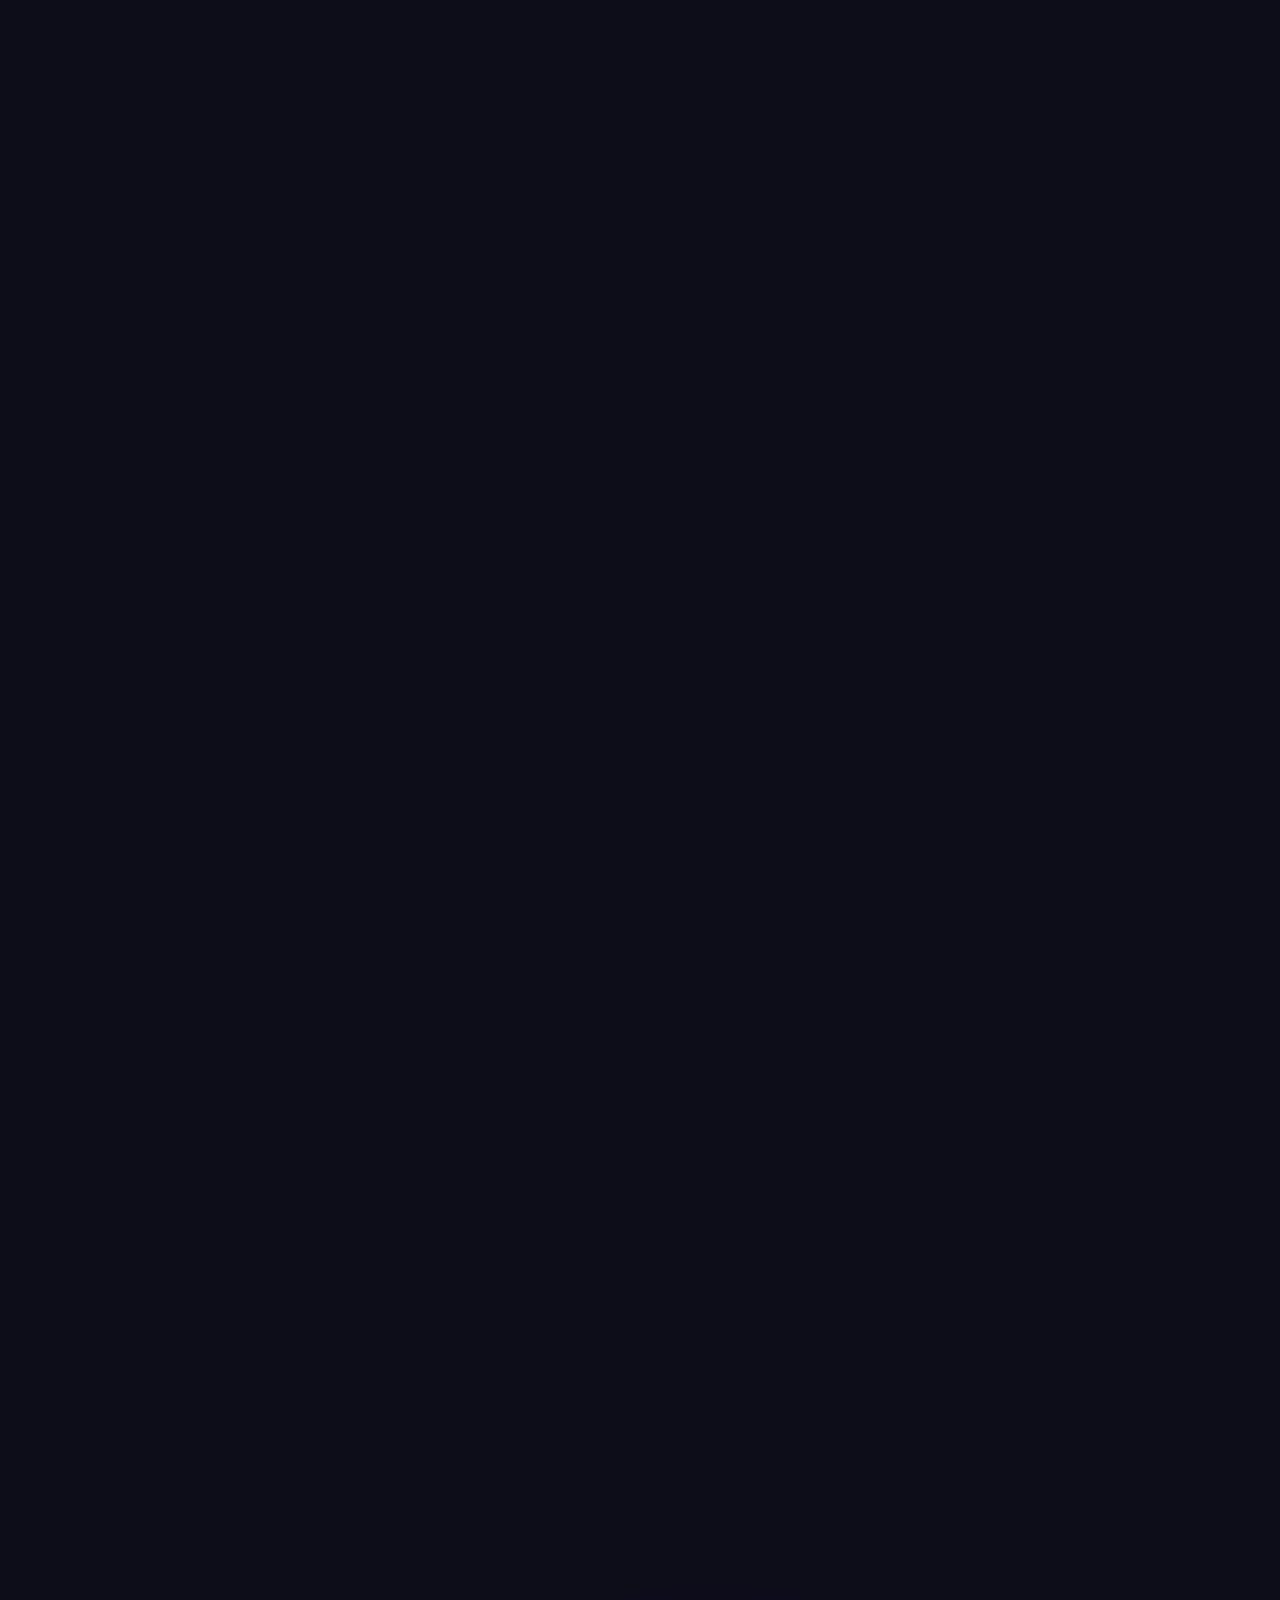
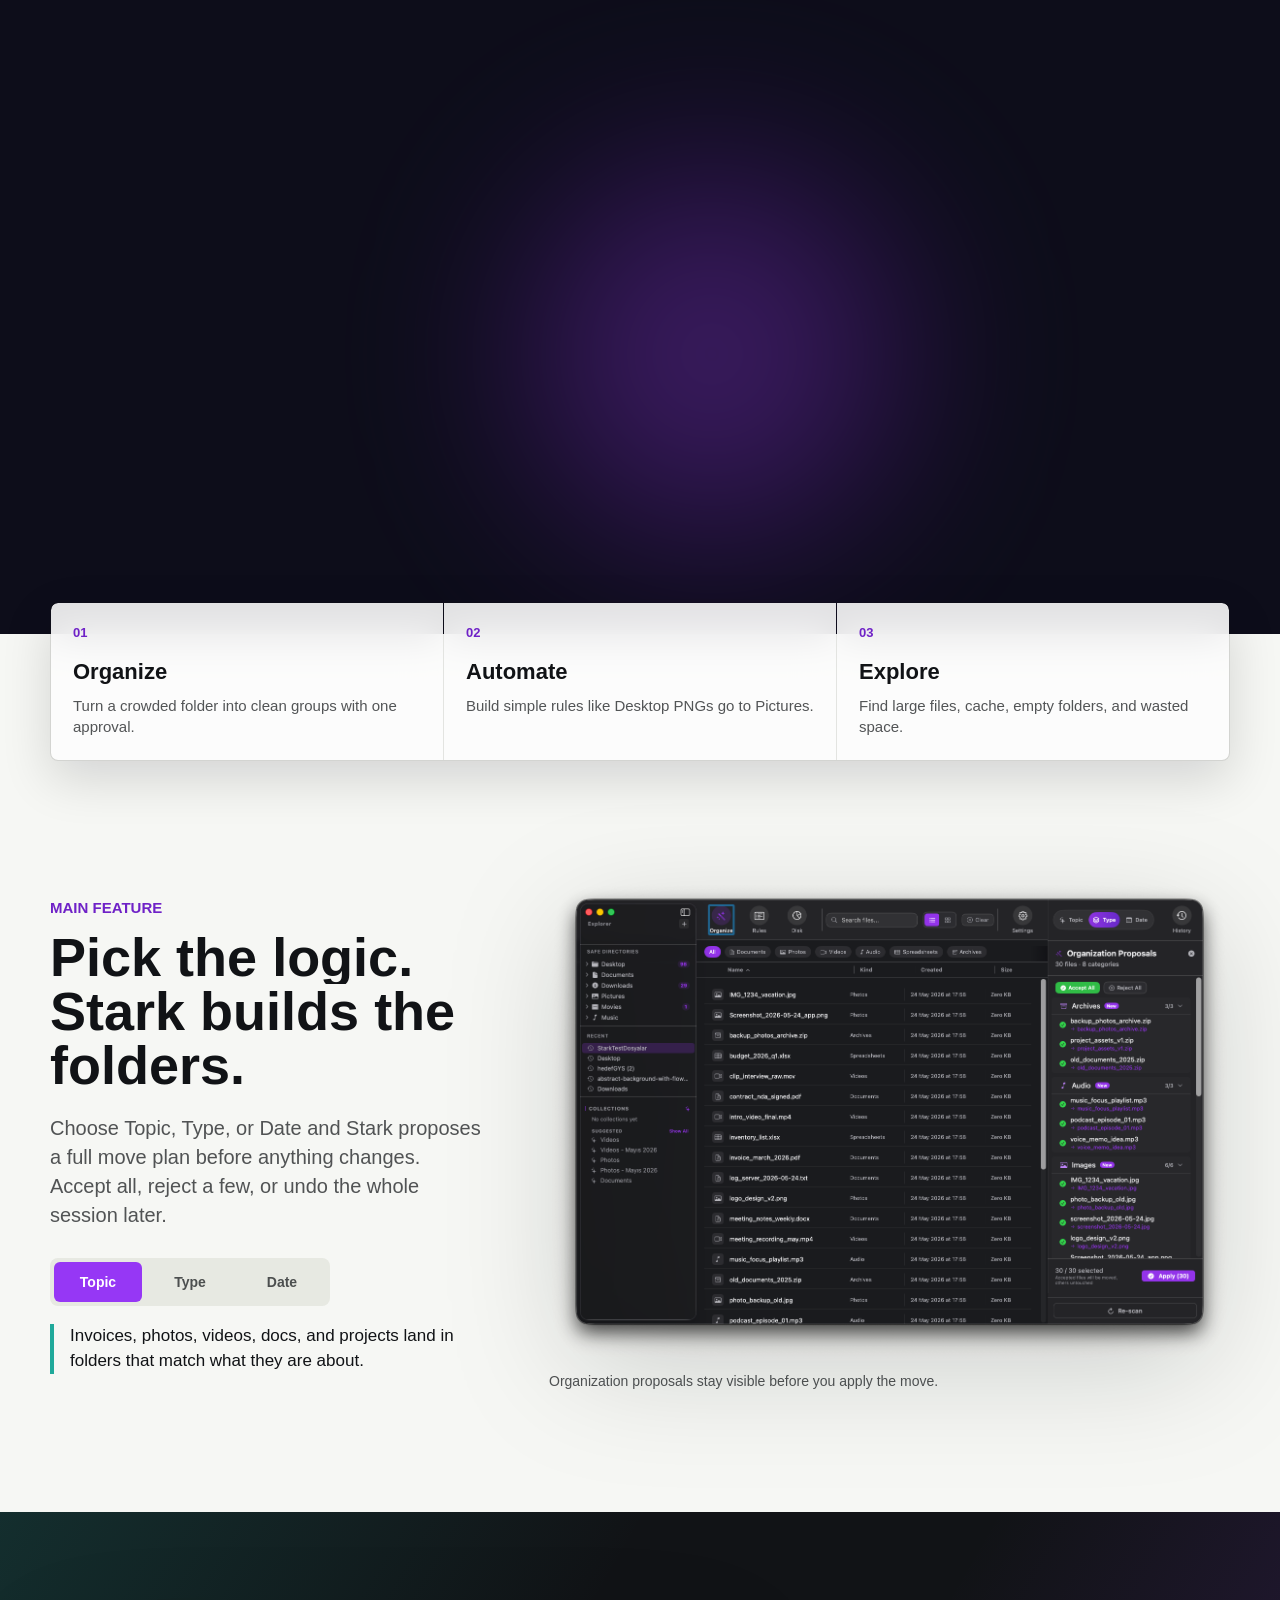
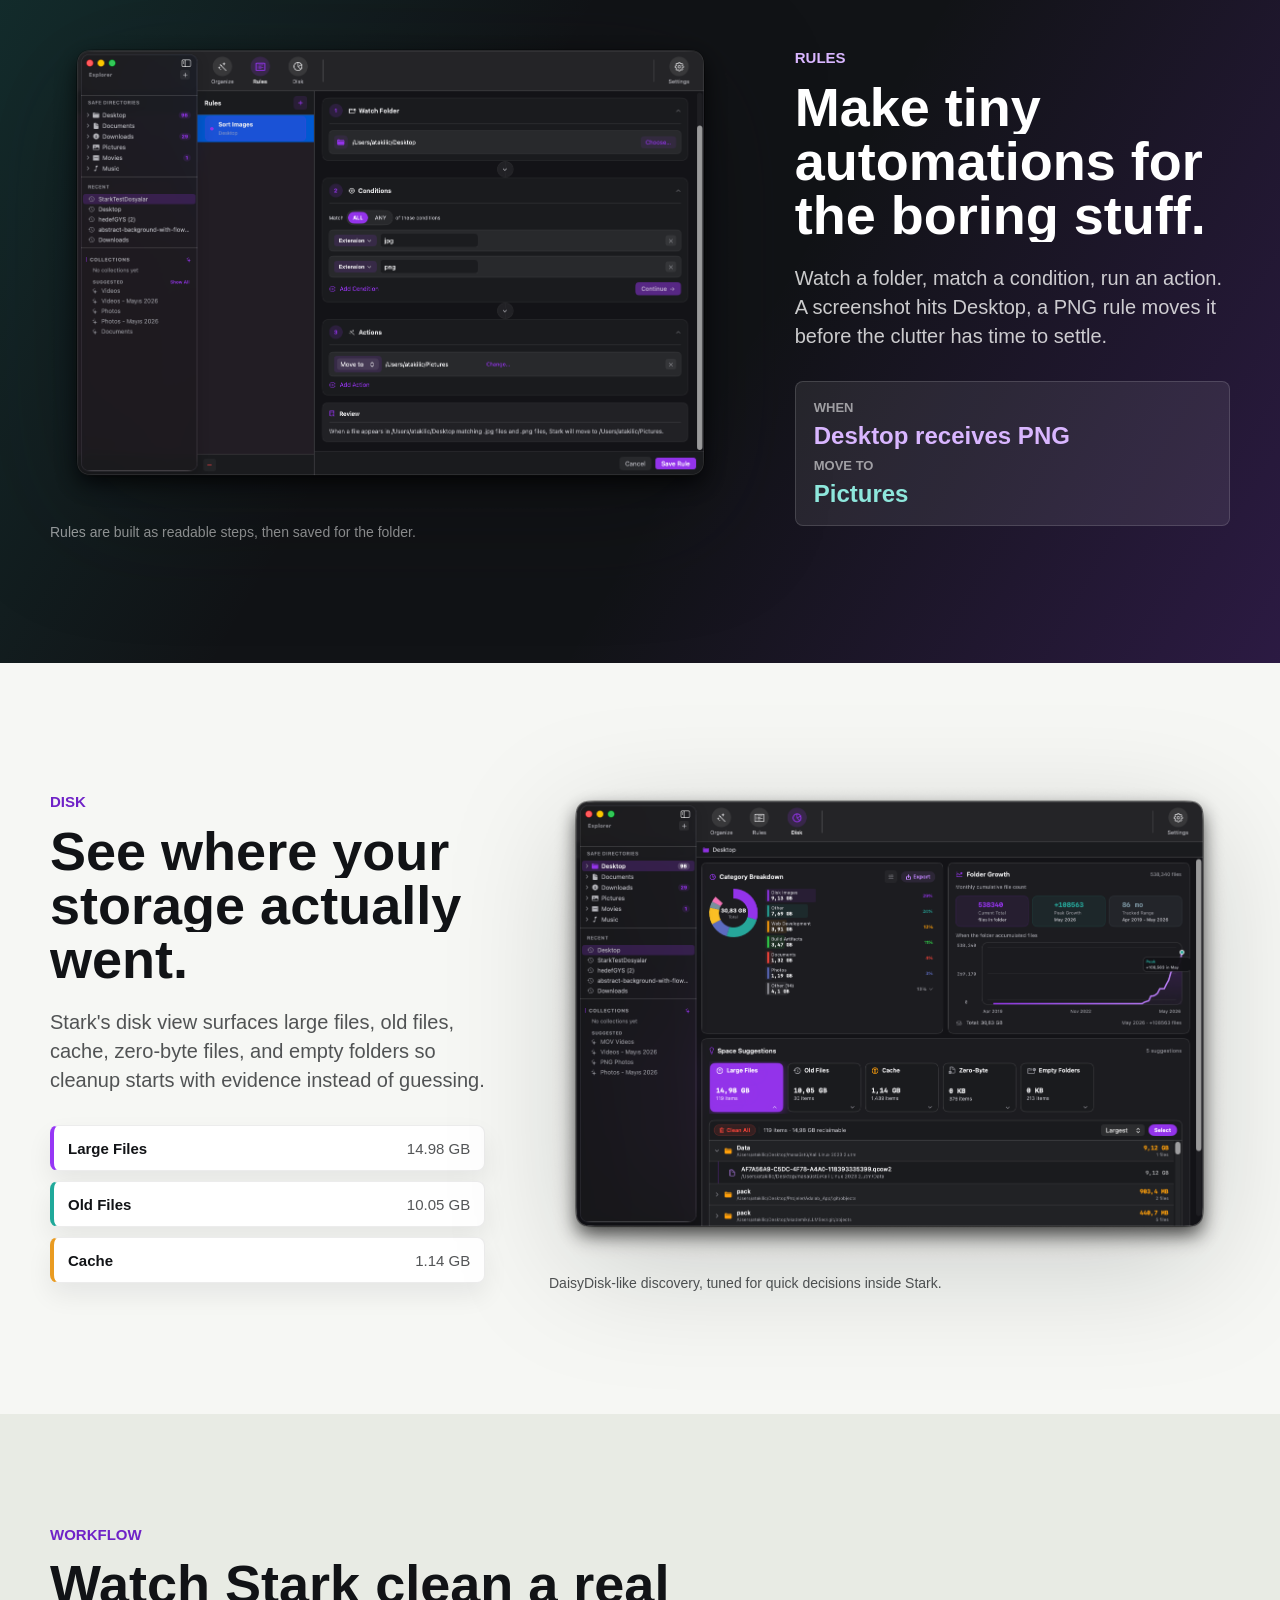
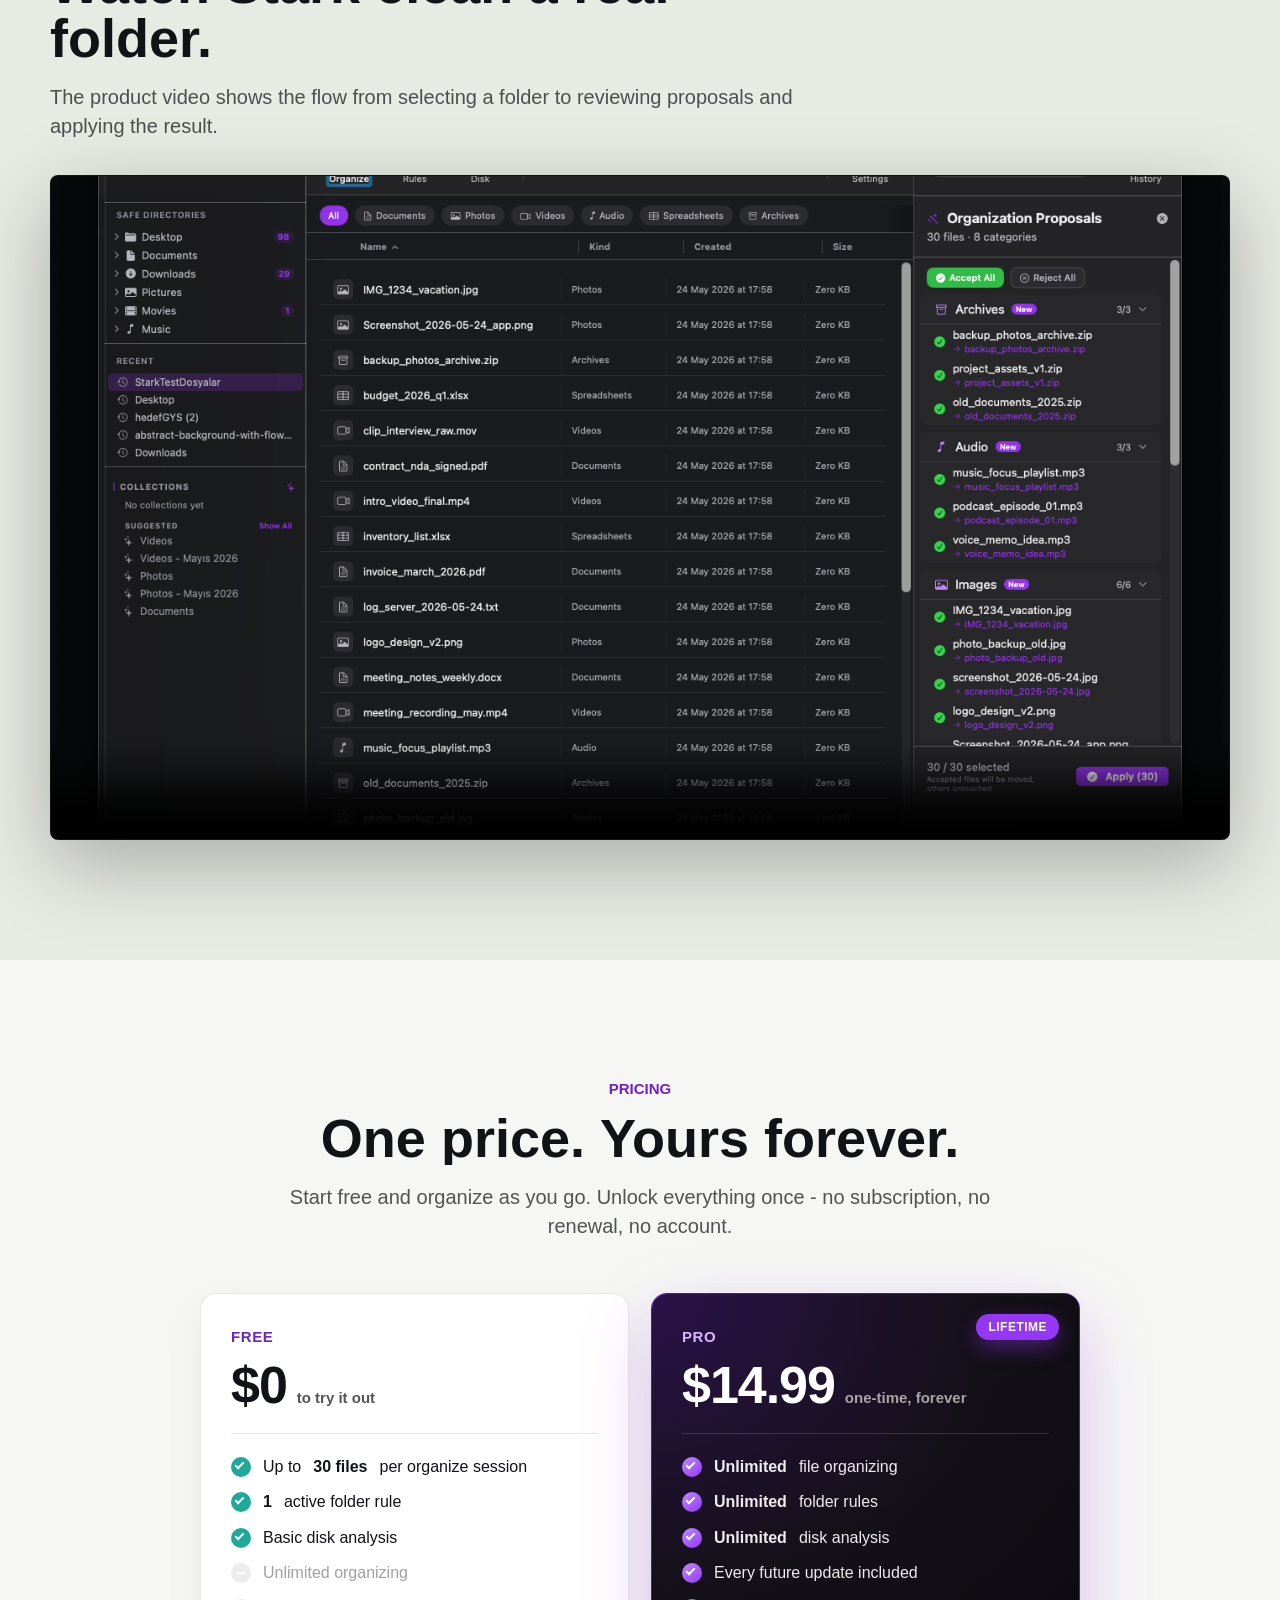
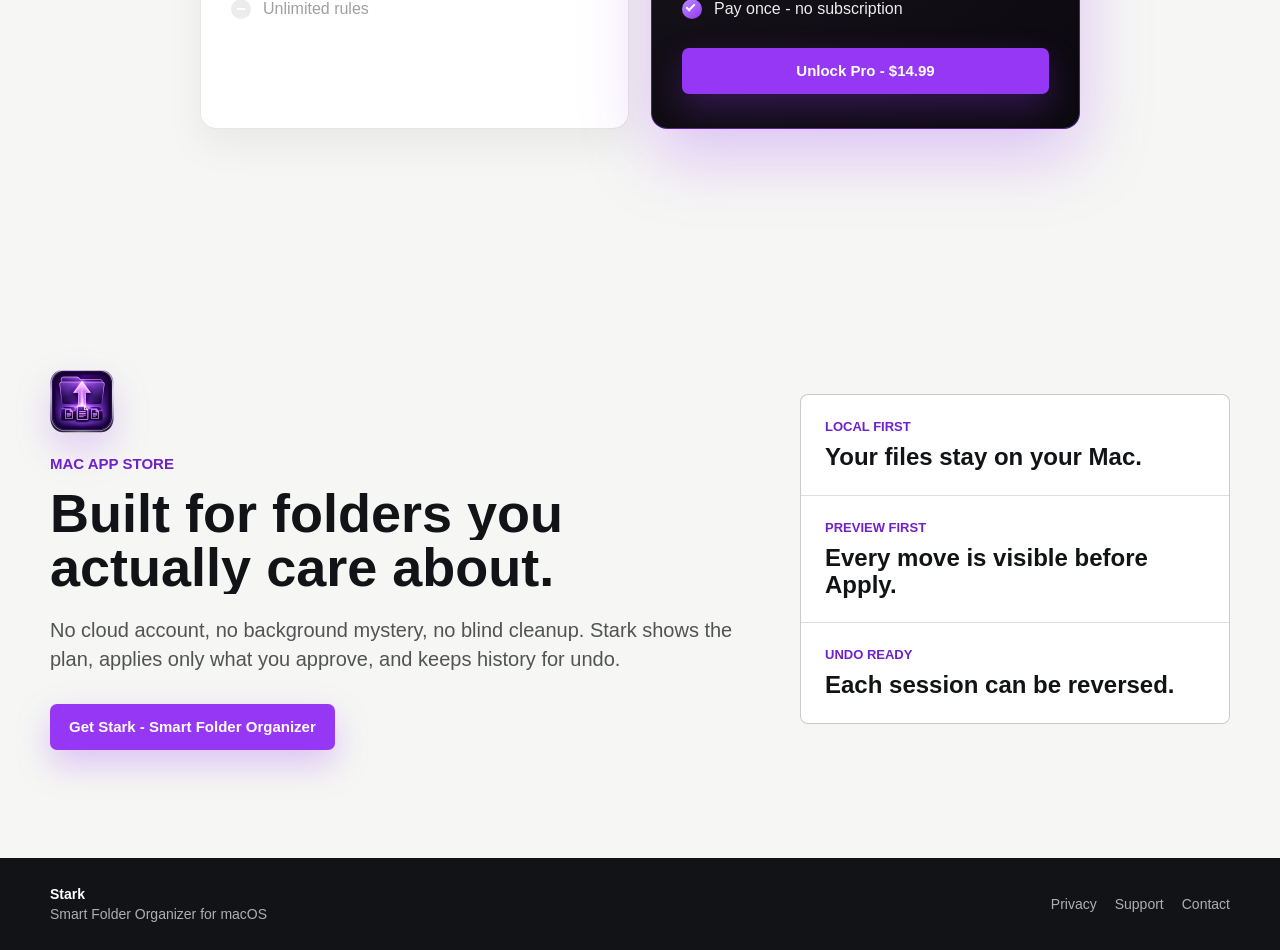
==== commit 4c3f960c: "video kapa" ====
--- a/index.html
+++ b/index.html
@@ -180,7 +180,7 @@
         </div>
 
         <div class="video-frame reveal">
-          <video controls playsinline preload="metadata" poster="assets/organize.png">
+          <video controls playsinline preload="metadata" muted poster="assets/organize.png">
             <source src="assets/Screen%20Recording%202026-05-28%20at%2000.29.26.mov" type="video/mp4">
             Your browser does not support this video.
           </video>
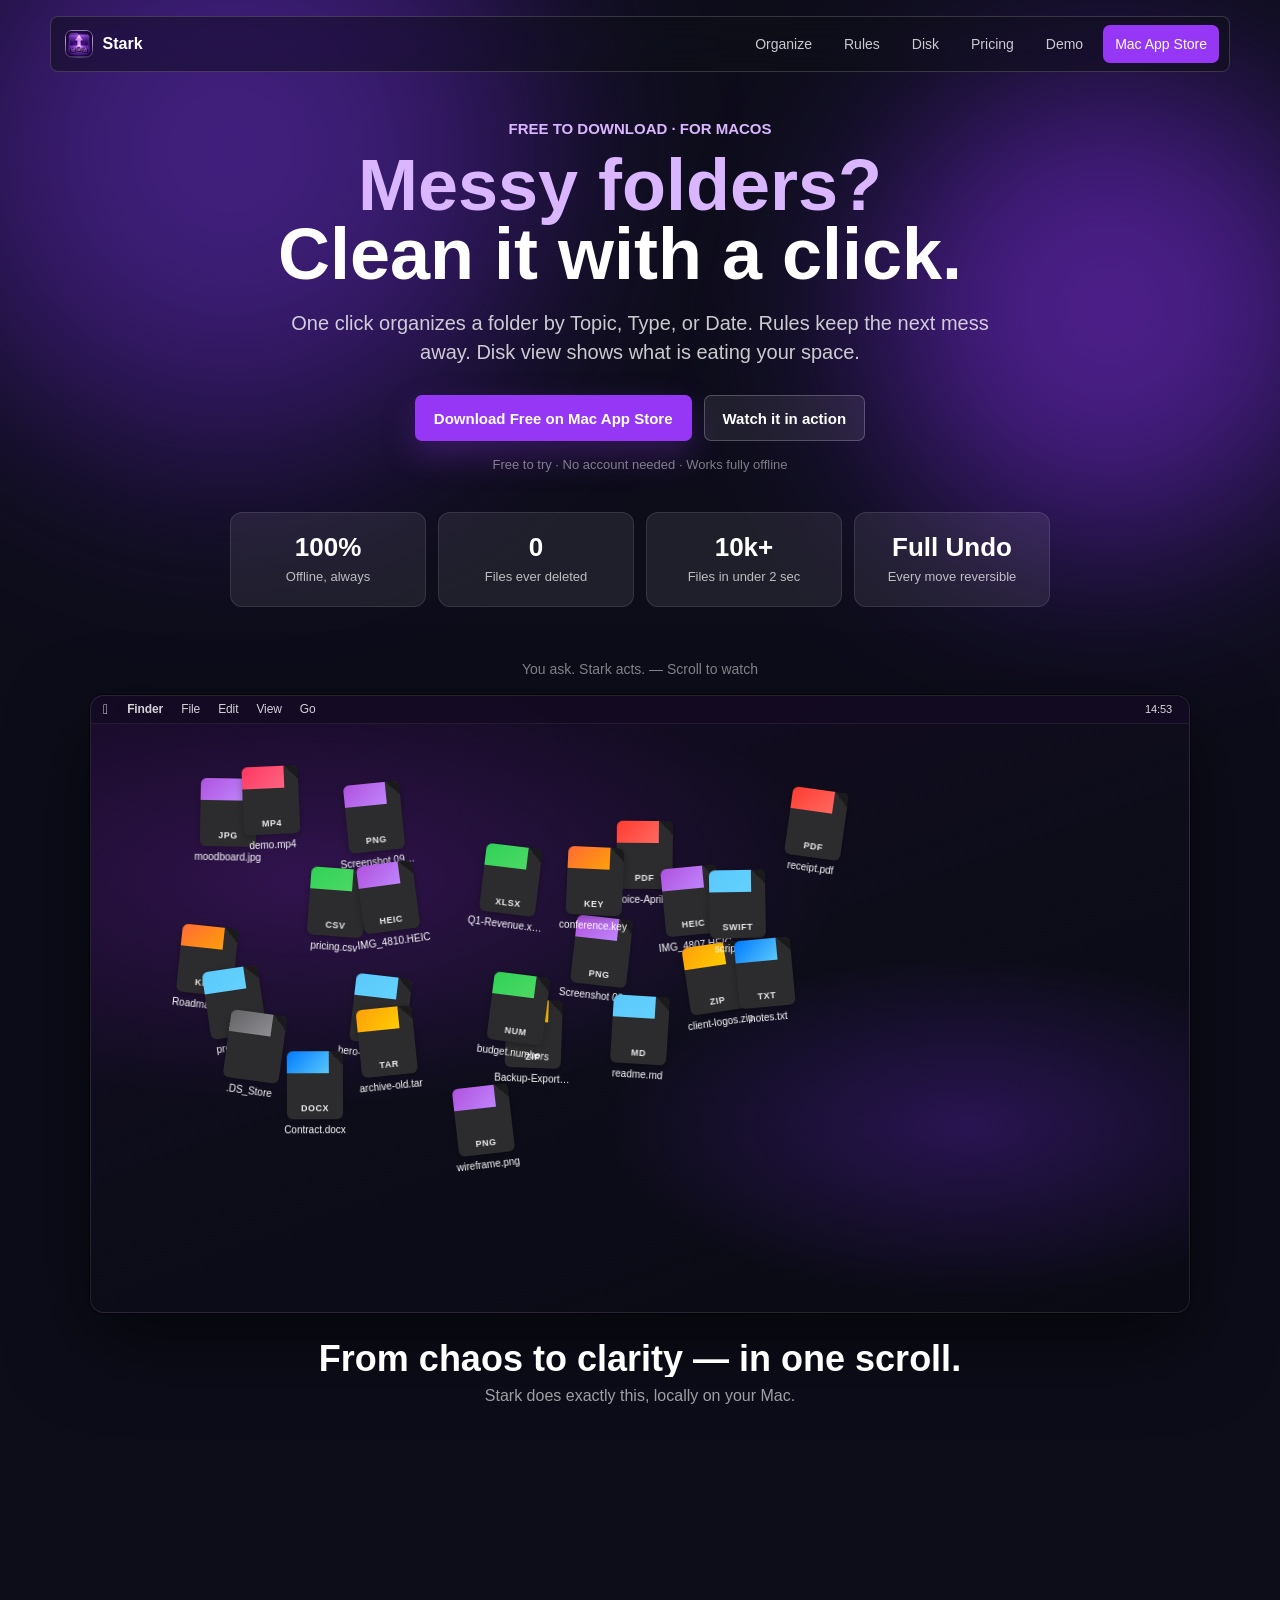
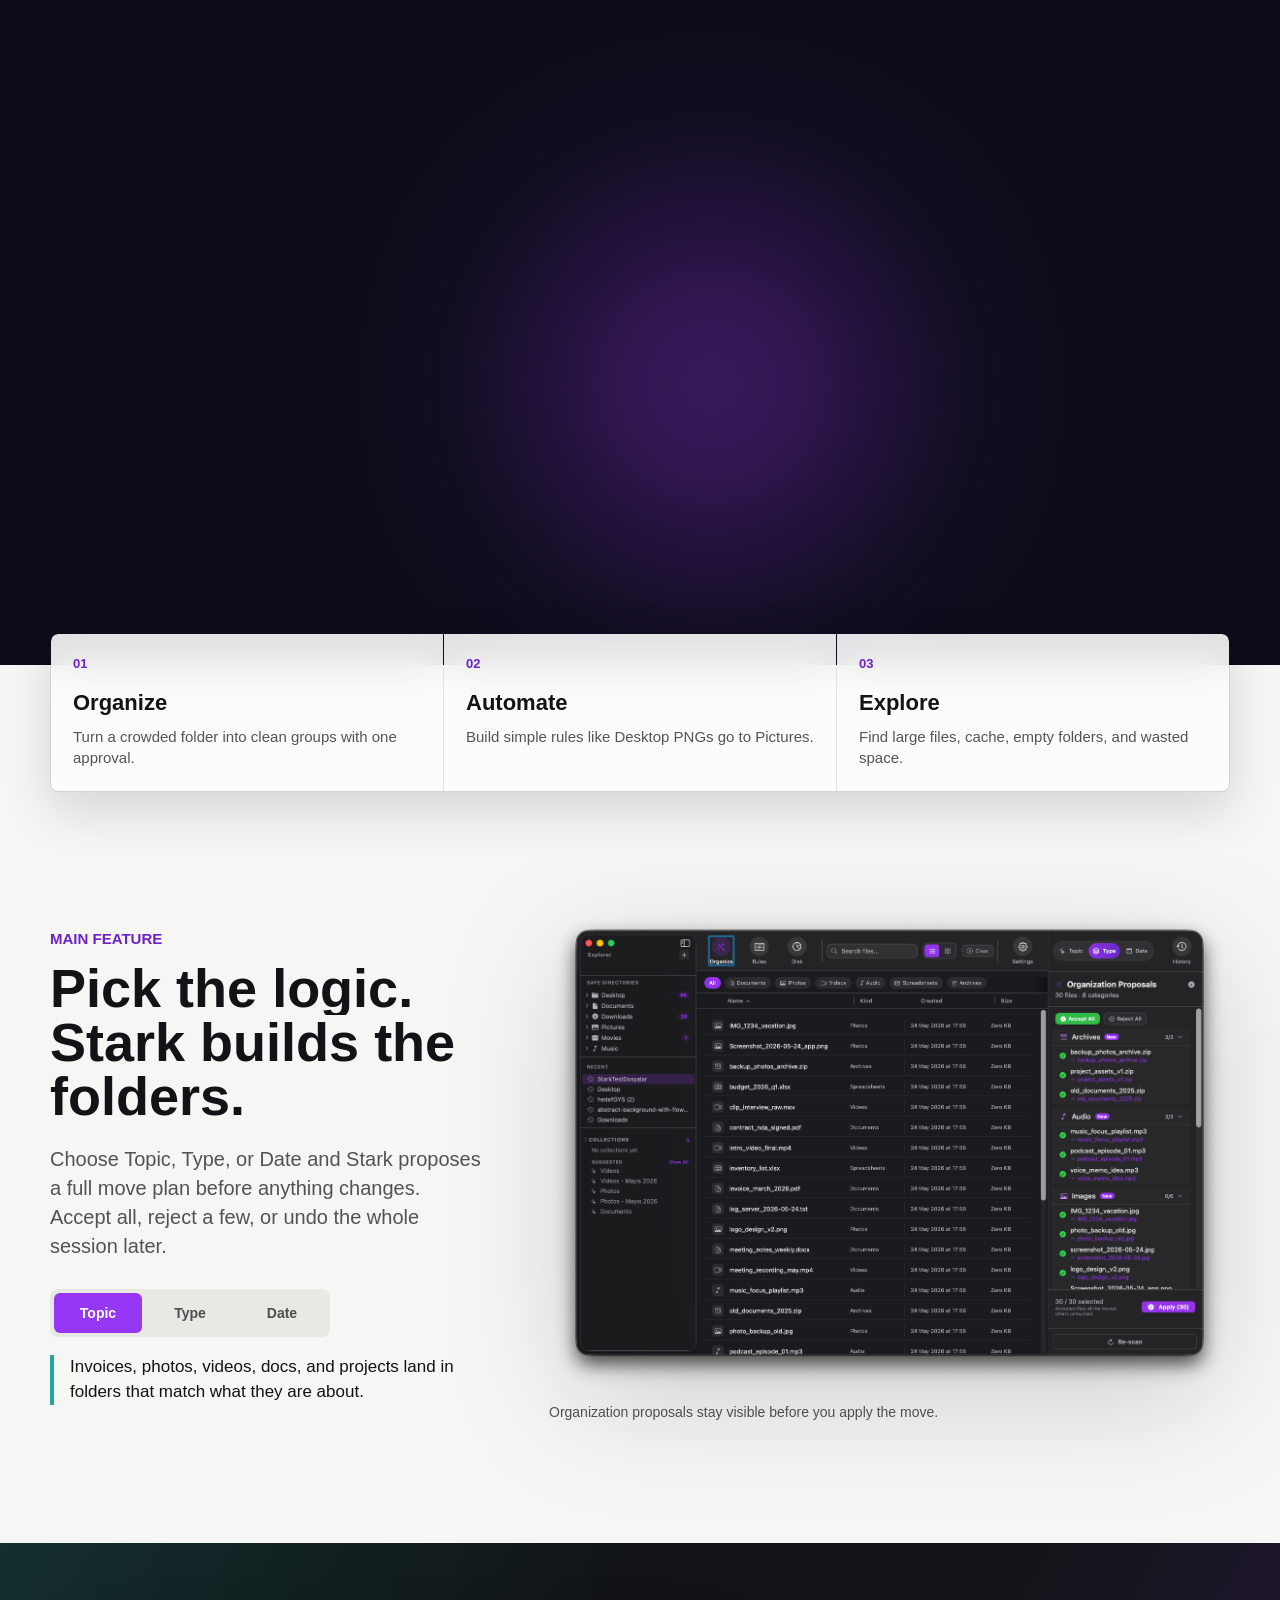
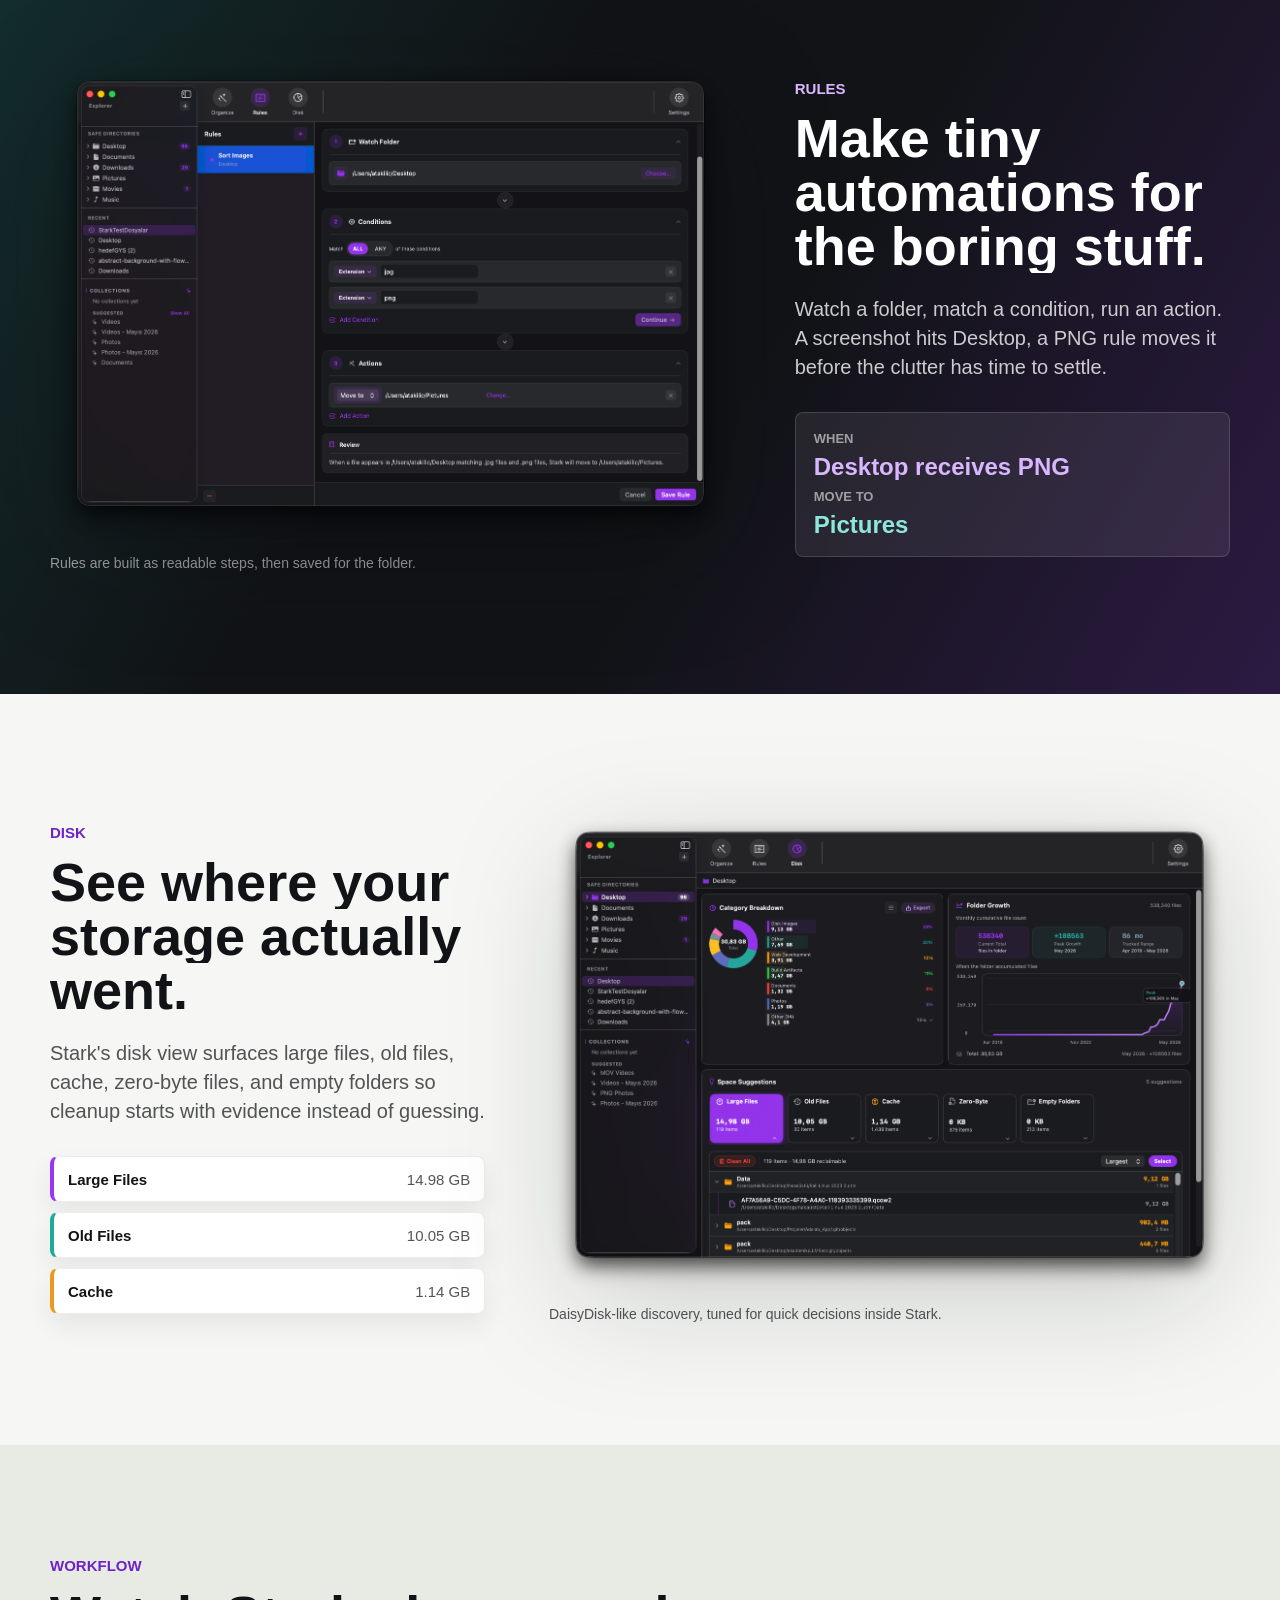
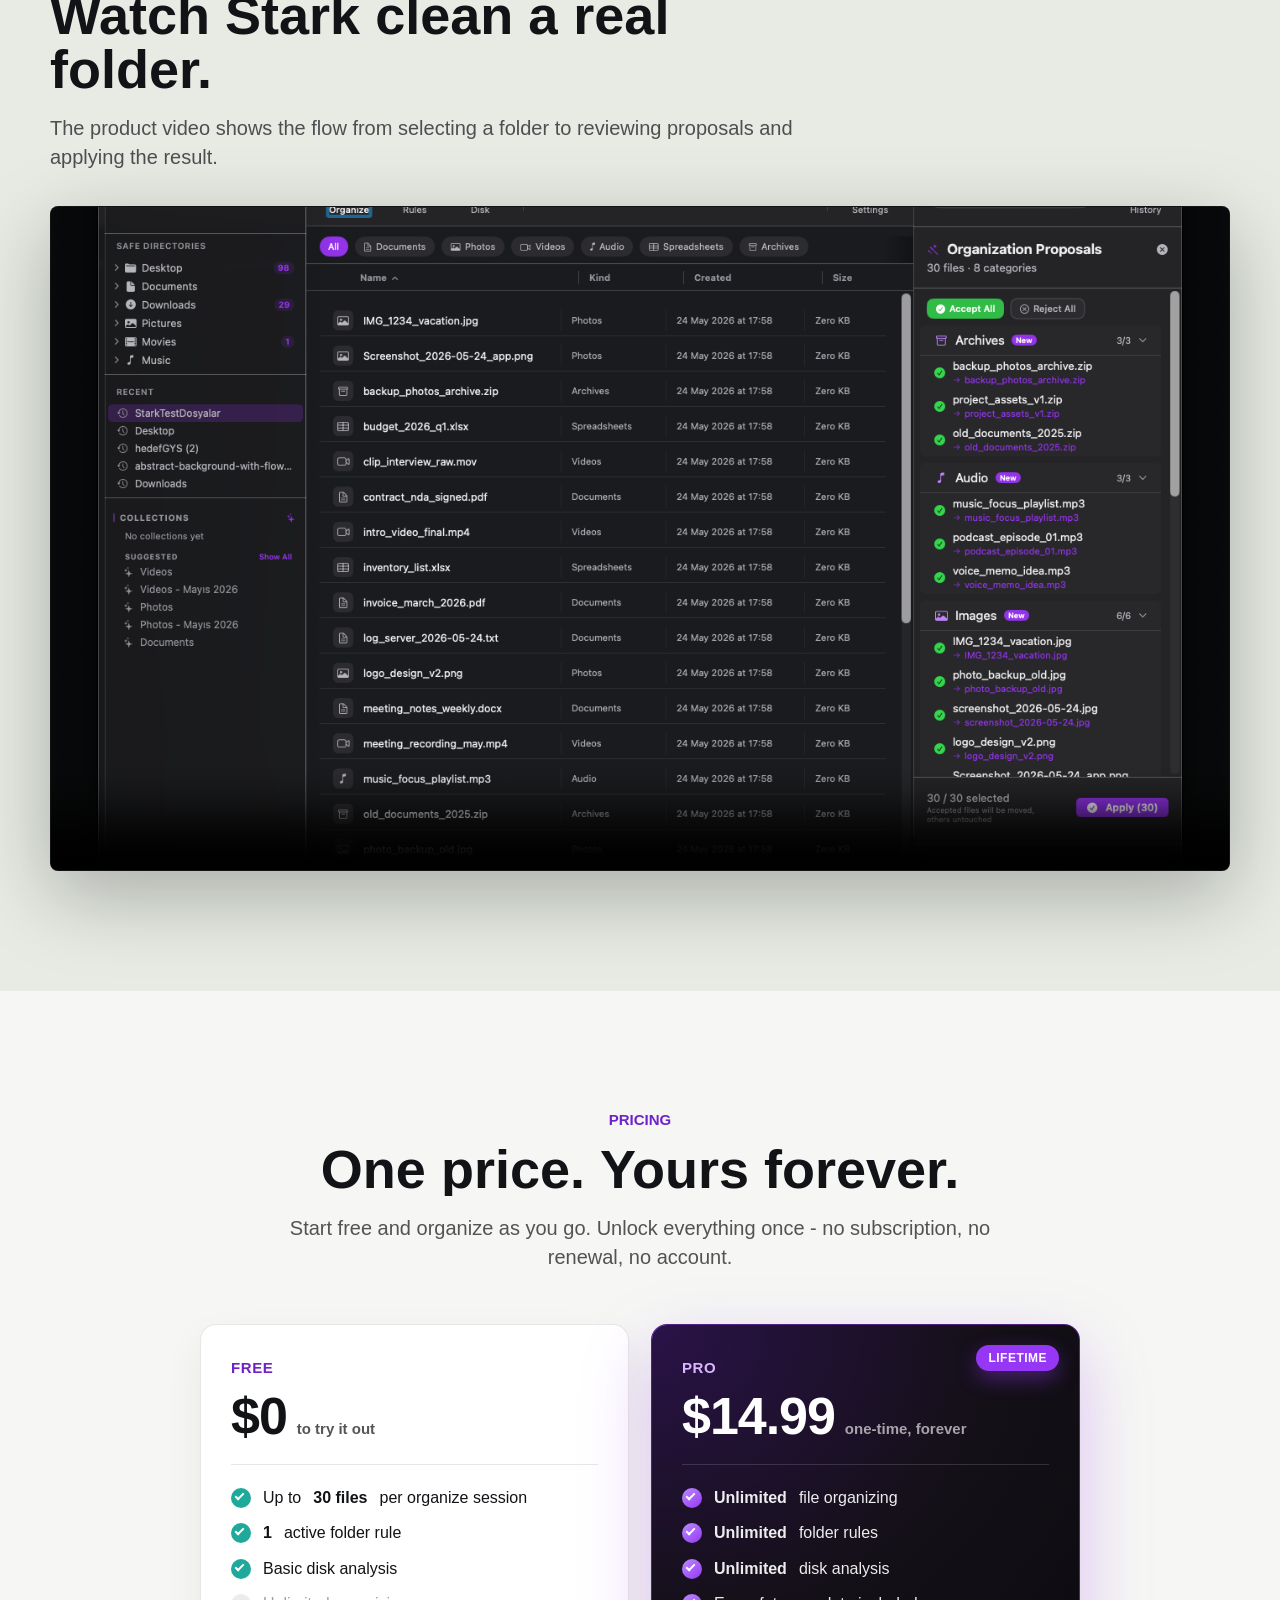
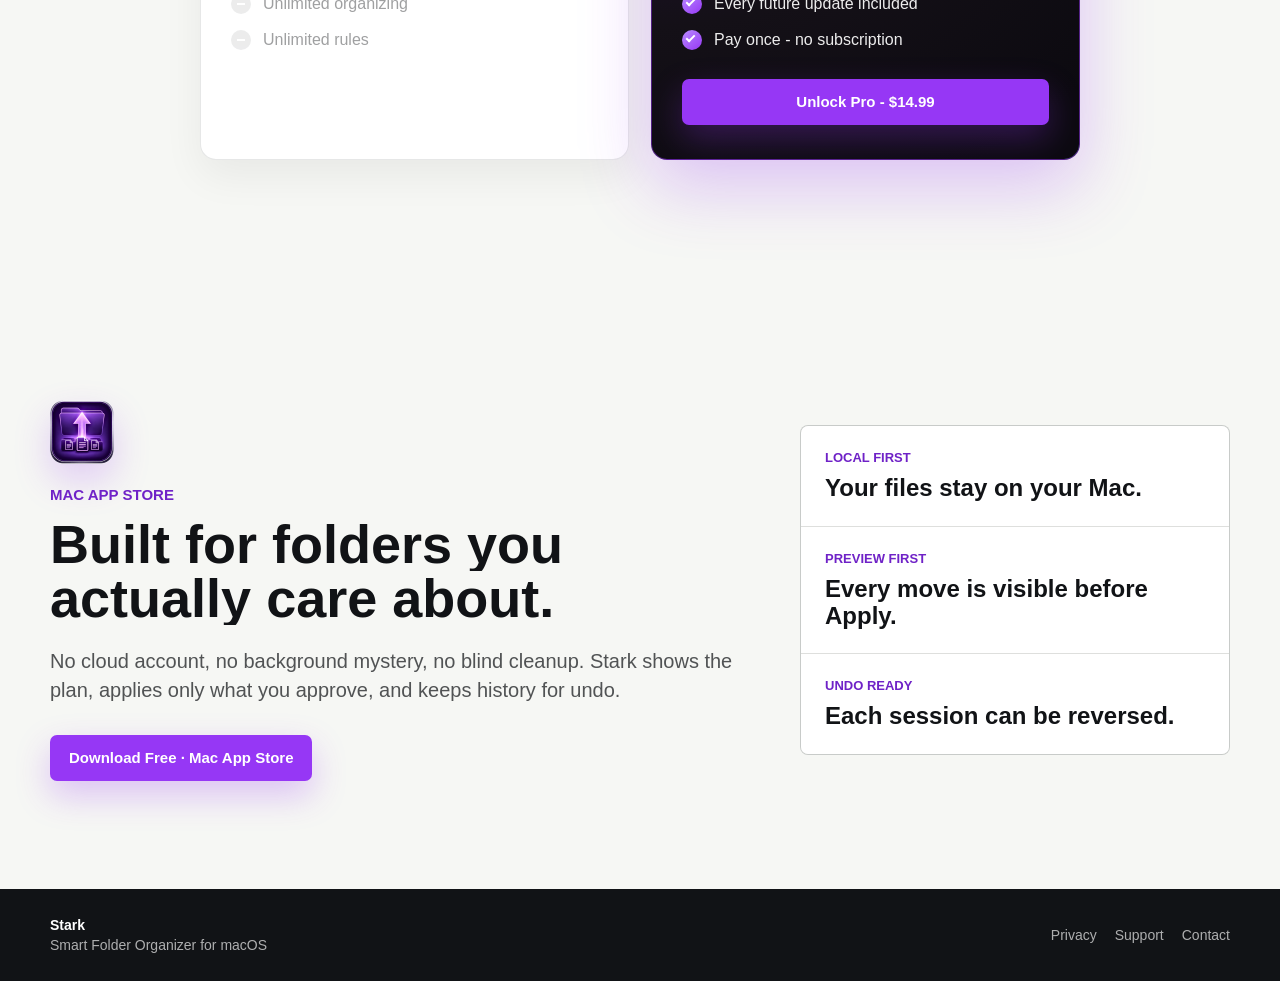
==== commit 1148c79f: "free" ====
--- a/index.html
+++ b/index.html
@@ -45,13 +45,14 @@
 
       <div class="section-shell hero-shell">
         <div class="gather-hero-inner reveal">
-          <p class="eyebrow">For macOS</p>
-          <h1 id="hero-title"><span class="hero-h1-accent">Messy Mac?</span><br>Clean it with a click.</h1>
+          <p class="eyebrow">Free to download · For macOS</p>
+          <h1 id="hero-title"><span class="hero-h1-accent">Messy folders?</span><br>Clean it with a click.</h1>
           <p class="hero-subtitle">One click organizes a folder by Topic, Type, or Date. Rules keep the next mess away. Disk view shows what is eating your space.</p>
           <div class="hero-actions">
-            <a class="button button-primary" href="https://apps.apple.com/tr/app/stark-smart-folder-organizer/id6761735079?mt=12" target="_blank" rel="noreferrer">View on Mac App Store</a>
-            <a class="button button-secondary" href="#demo">Watch the workflow</a>
-          </div>
+            <a class="button button-primary" href="https://apps.apple.com/tr/app/stark-smart-folder-organizer/id6761735079?mt=12" target="_blank" rel="noreferrer">Download Free on Mac App Store</a>
+            <a class="button button-secondary" href="#demo">Watch it in action</a>
+          </div>
+          <p class="hero-free-note">Free to try · No account needed · Works fully offline</p>
           <ul class="metric-strip" aria-label="Key product metrics">
             <li><strong>100%</strong><span>Offline, always</span></li>
             <li><strong>0</strong><span>Files ever deleted</span></li>
@@ -212,7 +213,7 @@
               <li class="plan-off"><span class="plan-tick" aria-hidden="true"></span>Unlimited organizing</li>
               <li class="plan-off"><span class="plan-tick" aria-hidden="true"></span>Unlimited rules</li>
             </ul>
-            <a class="button button-secondary plan-cta" href="https://apps.apple.com/tr/app/stark-smart-folder-organizer/id6761735079?mt=12" target="_blank" rel="noreferrer">Download free</a>
+            <a class="button button-secondary plan-cta" href="https://apps.apple.com/tr/app/stark-smart-folder-organizer/id6761735079?mt=12" target="_blank" rel="noreferrer">Try for free</a>
           </article>
 
           <article class="plan-card plan-card-pro reveal" data-reveal>
@@ -244,7 +245,7 @@
           <p class="eyebrow dark">Mac App Store</p>
           <h2>Built for folders you actually care about.</h2>
           <p>No cloud account, no background mystery, no blind cleanup. Stark shows the plan, applies only what you approve, and keeps history for undo.</p>
-          <a class="button button-primary" href="https://apps.apple.com/tr/app/stark-smart-folder-organizer/id6761735079?mt=12" target="_blank" rel="noreferrer">Get Stark - Smart Folder Organizer</a>
+          <a class="button button-primary" href="https://apps.apple.com/tr/app/stark-smart-folder-organizer/id6761735079?mt=12" target="_blank" rel="noreferrer">Download Free · Mac App Store</a>
         </div>
 
         <div class="trust-points reveal" aria-label="Stark safeguards">
--- a/styles.css
+++ b/styles.css
@@ -252,6 +252,13 @@
   margin-top: 28px;
 }
 
+.hero-free-note {
+  margin: 16px 0 0;
+  color: rgba(255, 255, 255, 0.46);
+  font-size: 13px;
+  font-weight: 500;
+}
+
 .metric-strip {
   list-style: none;
   margin: 40px 0 0;
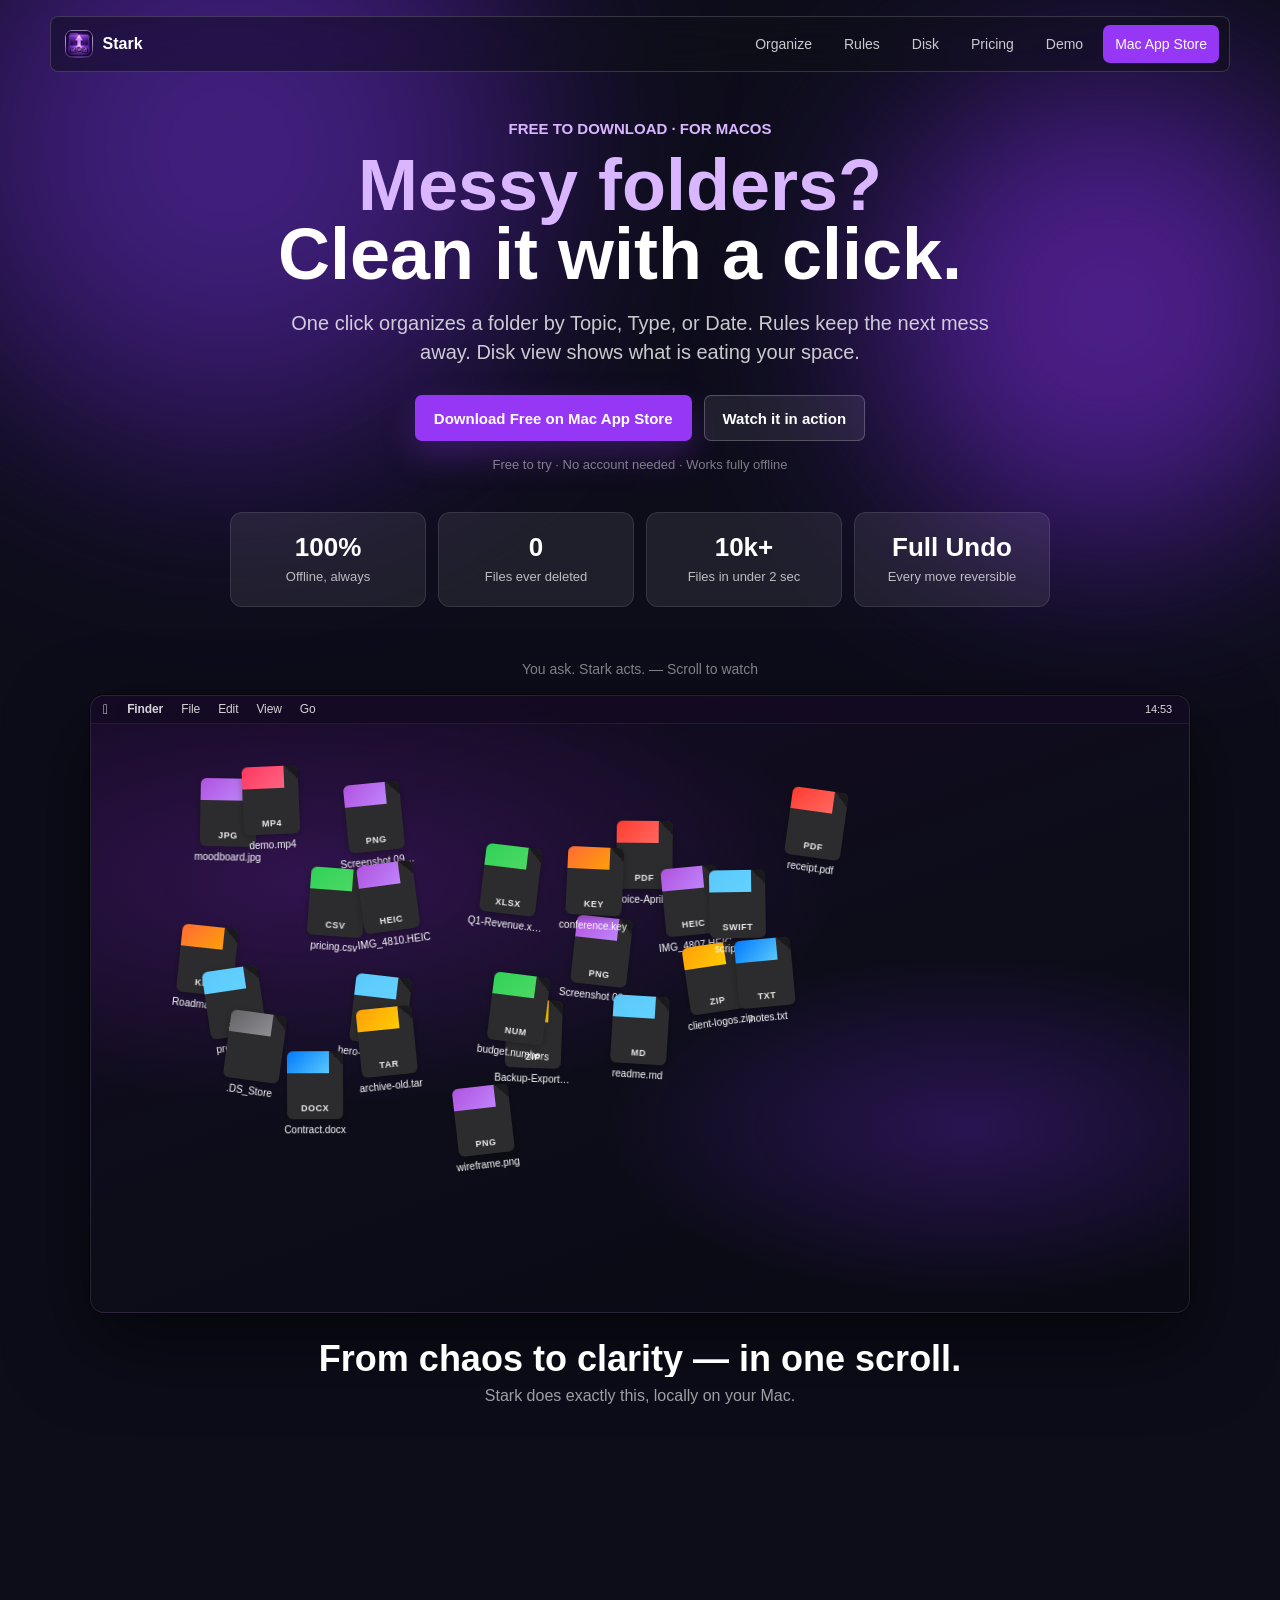
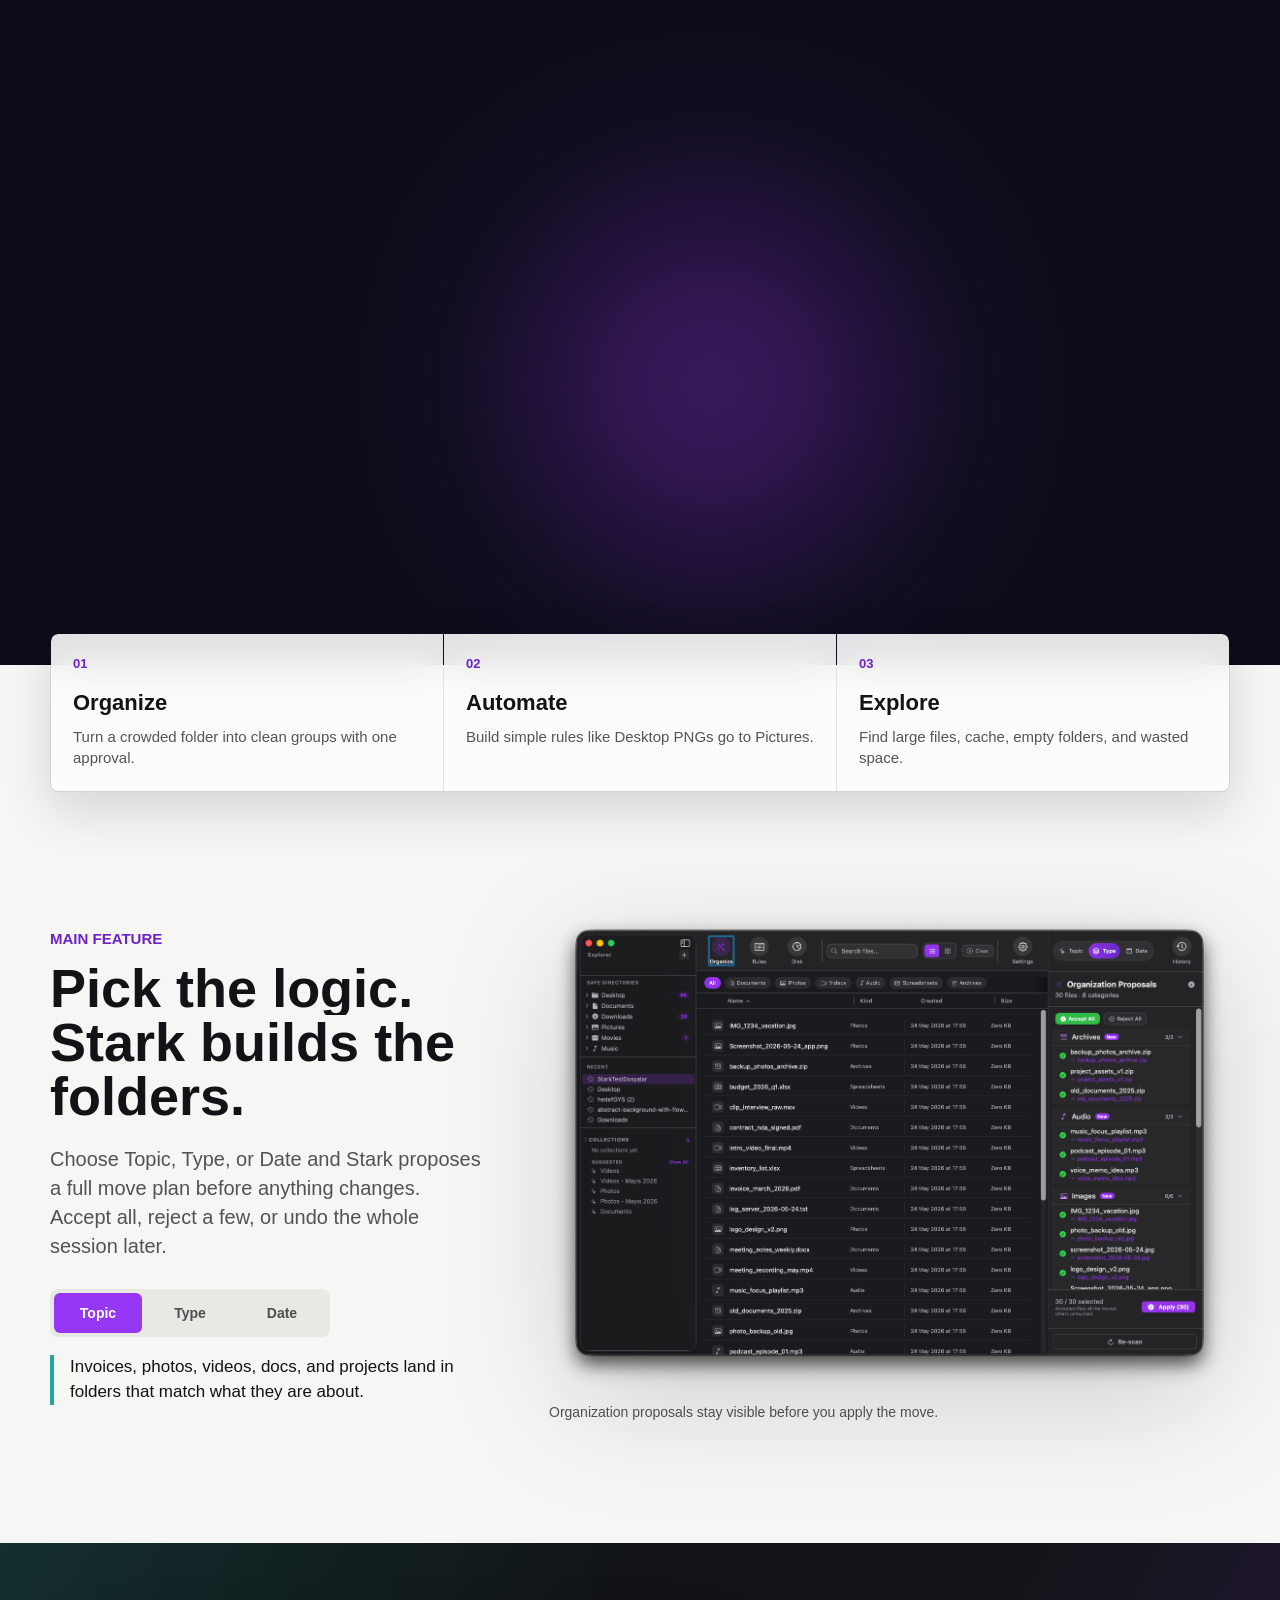
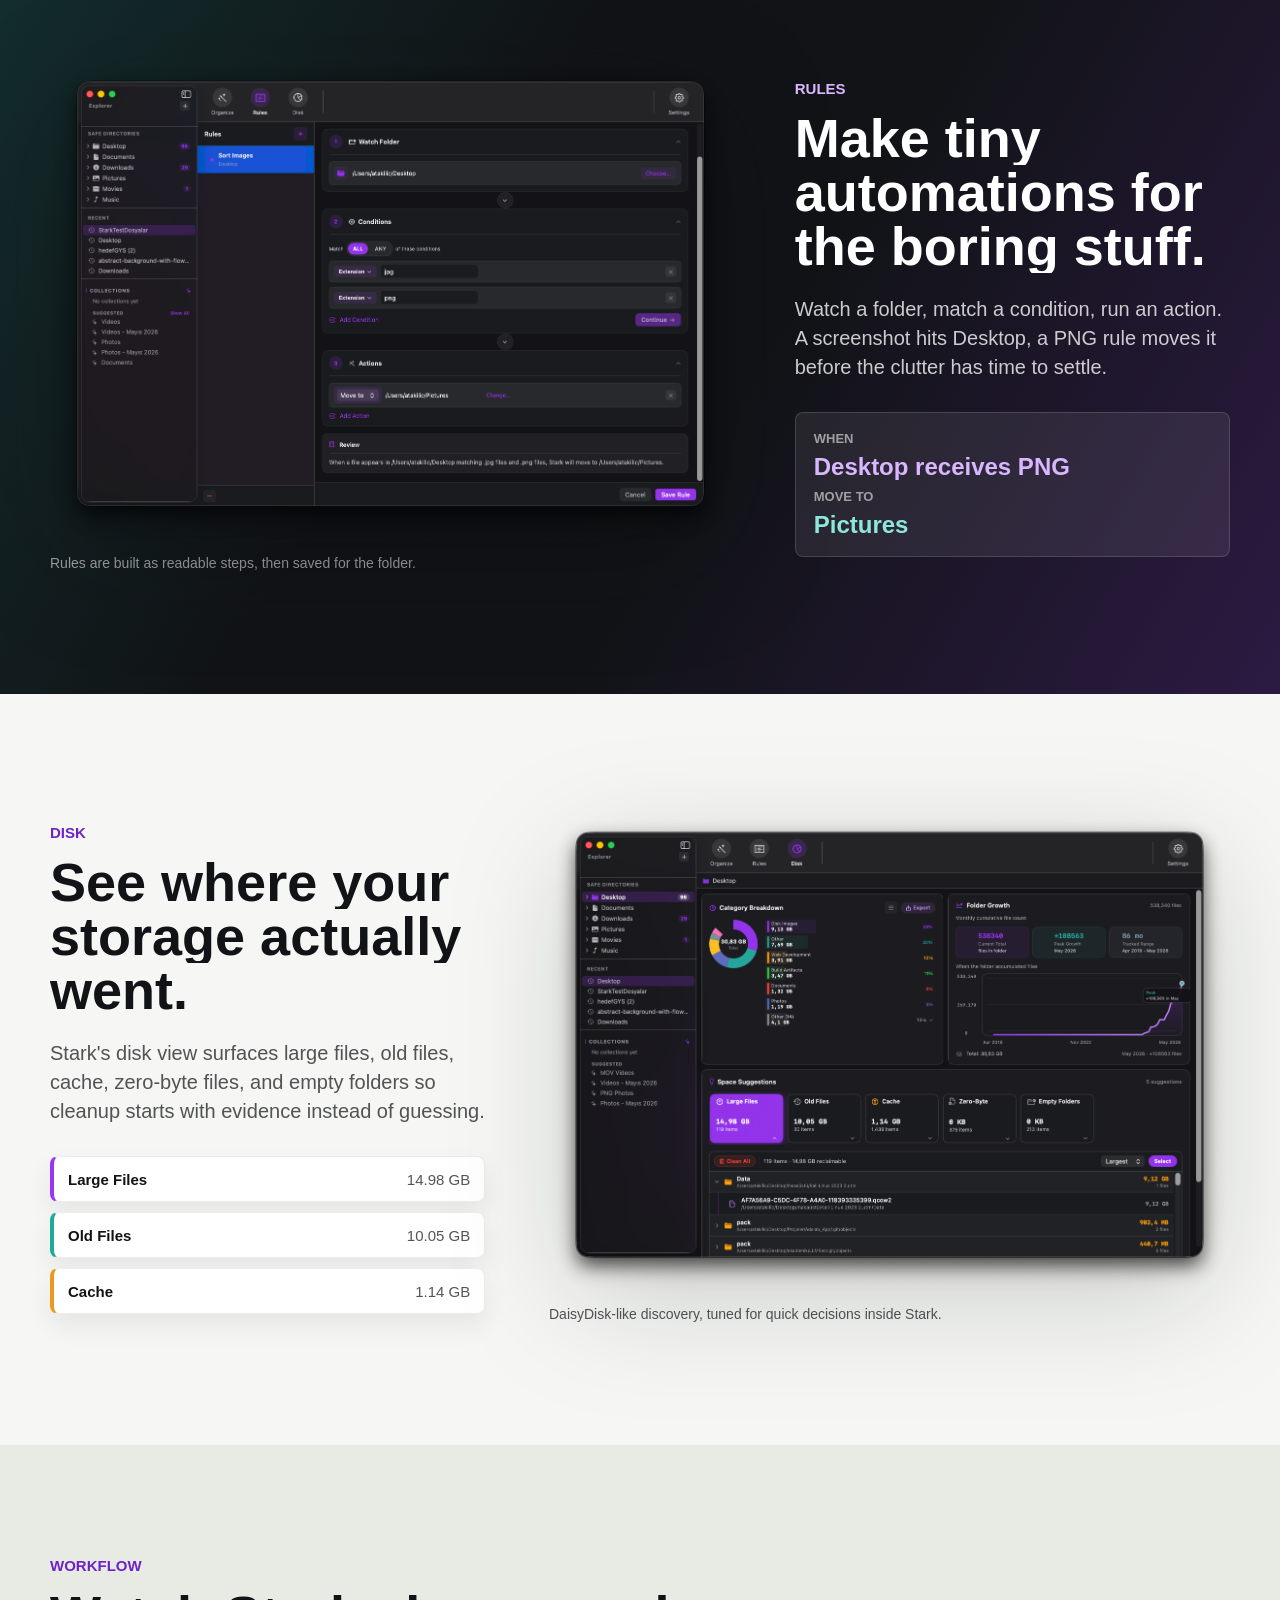
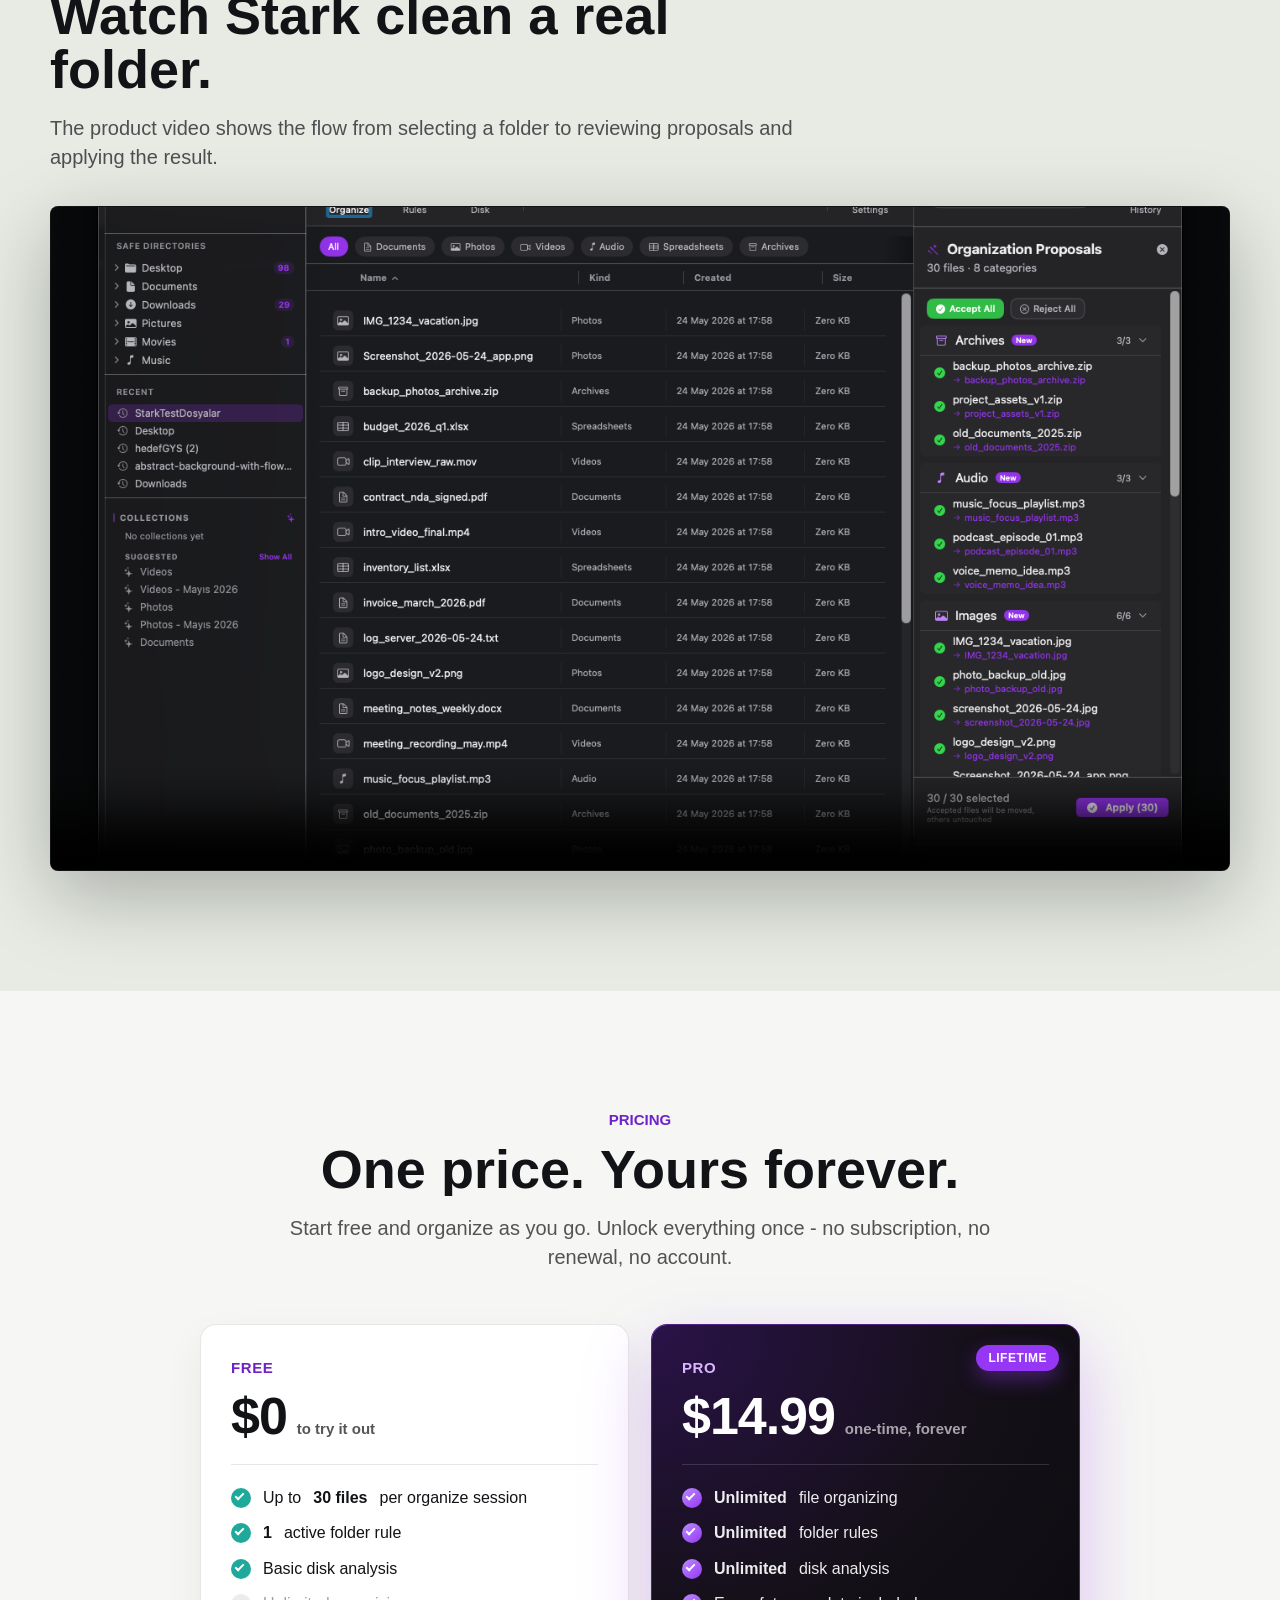
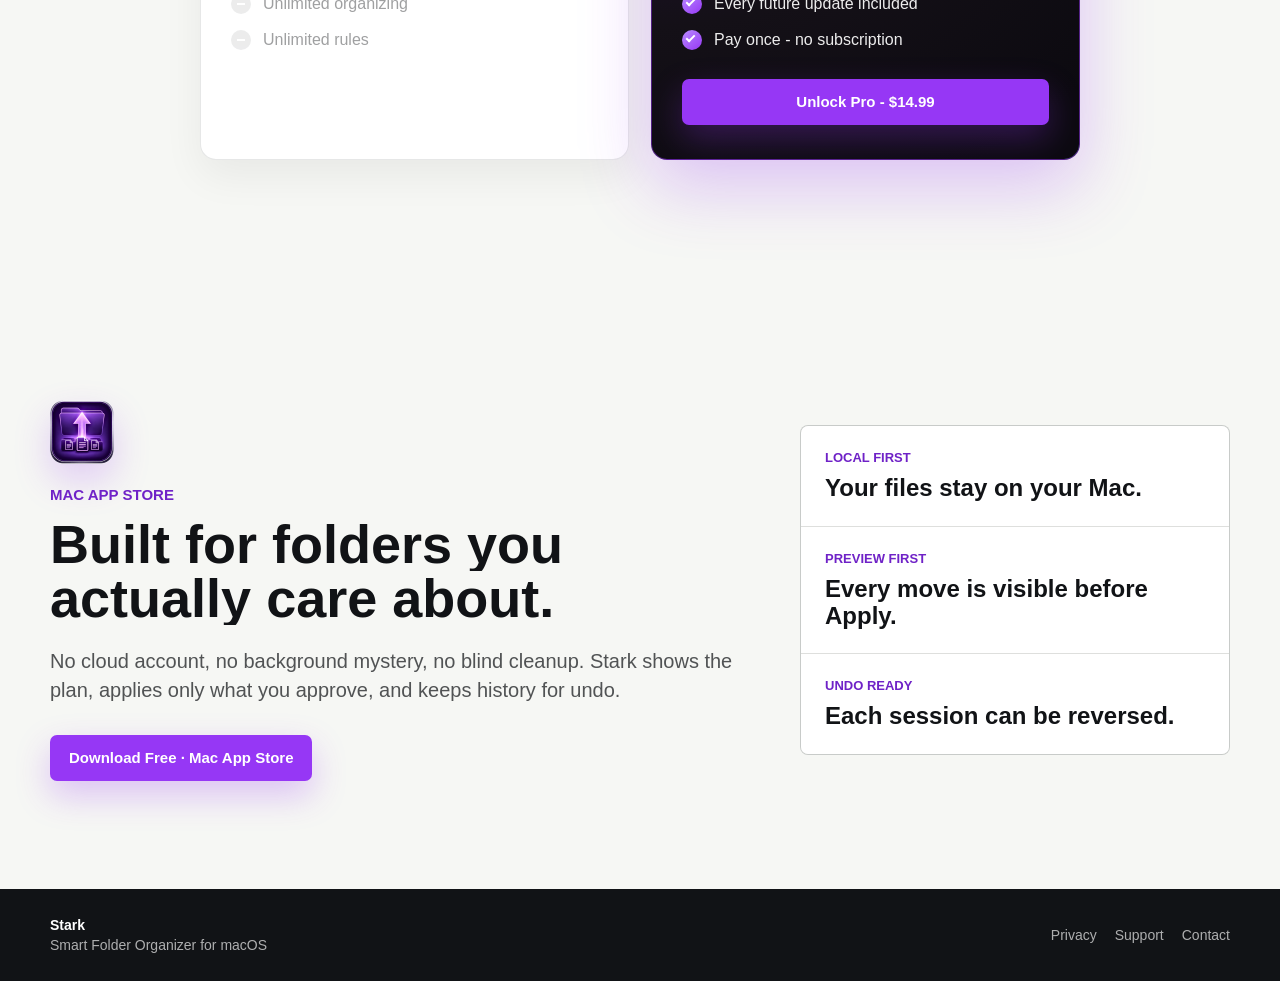
==== commit d4bd066f: "manigone" ====
--- a/index.html
+++ b/index.html
@@ -181,8 +181,8 @@
         </div>
 
         <div class="video-frame reveal">
-          <video controls playsinline preload="metadata" muted poster="assets/organize.png">
-            <source src="assets/Screen%20Recording%202026-05-28%20at%2000.29.26.mov" type="video/mp4">
+          <video controls playsinline preload="metadata" poster="assets/organize.png">
+            <source src="assets/demo.mp4" type="video/mp4">
             Your browser does not support this video.
           </video>
         </div>
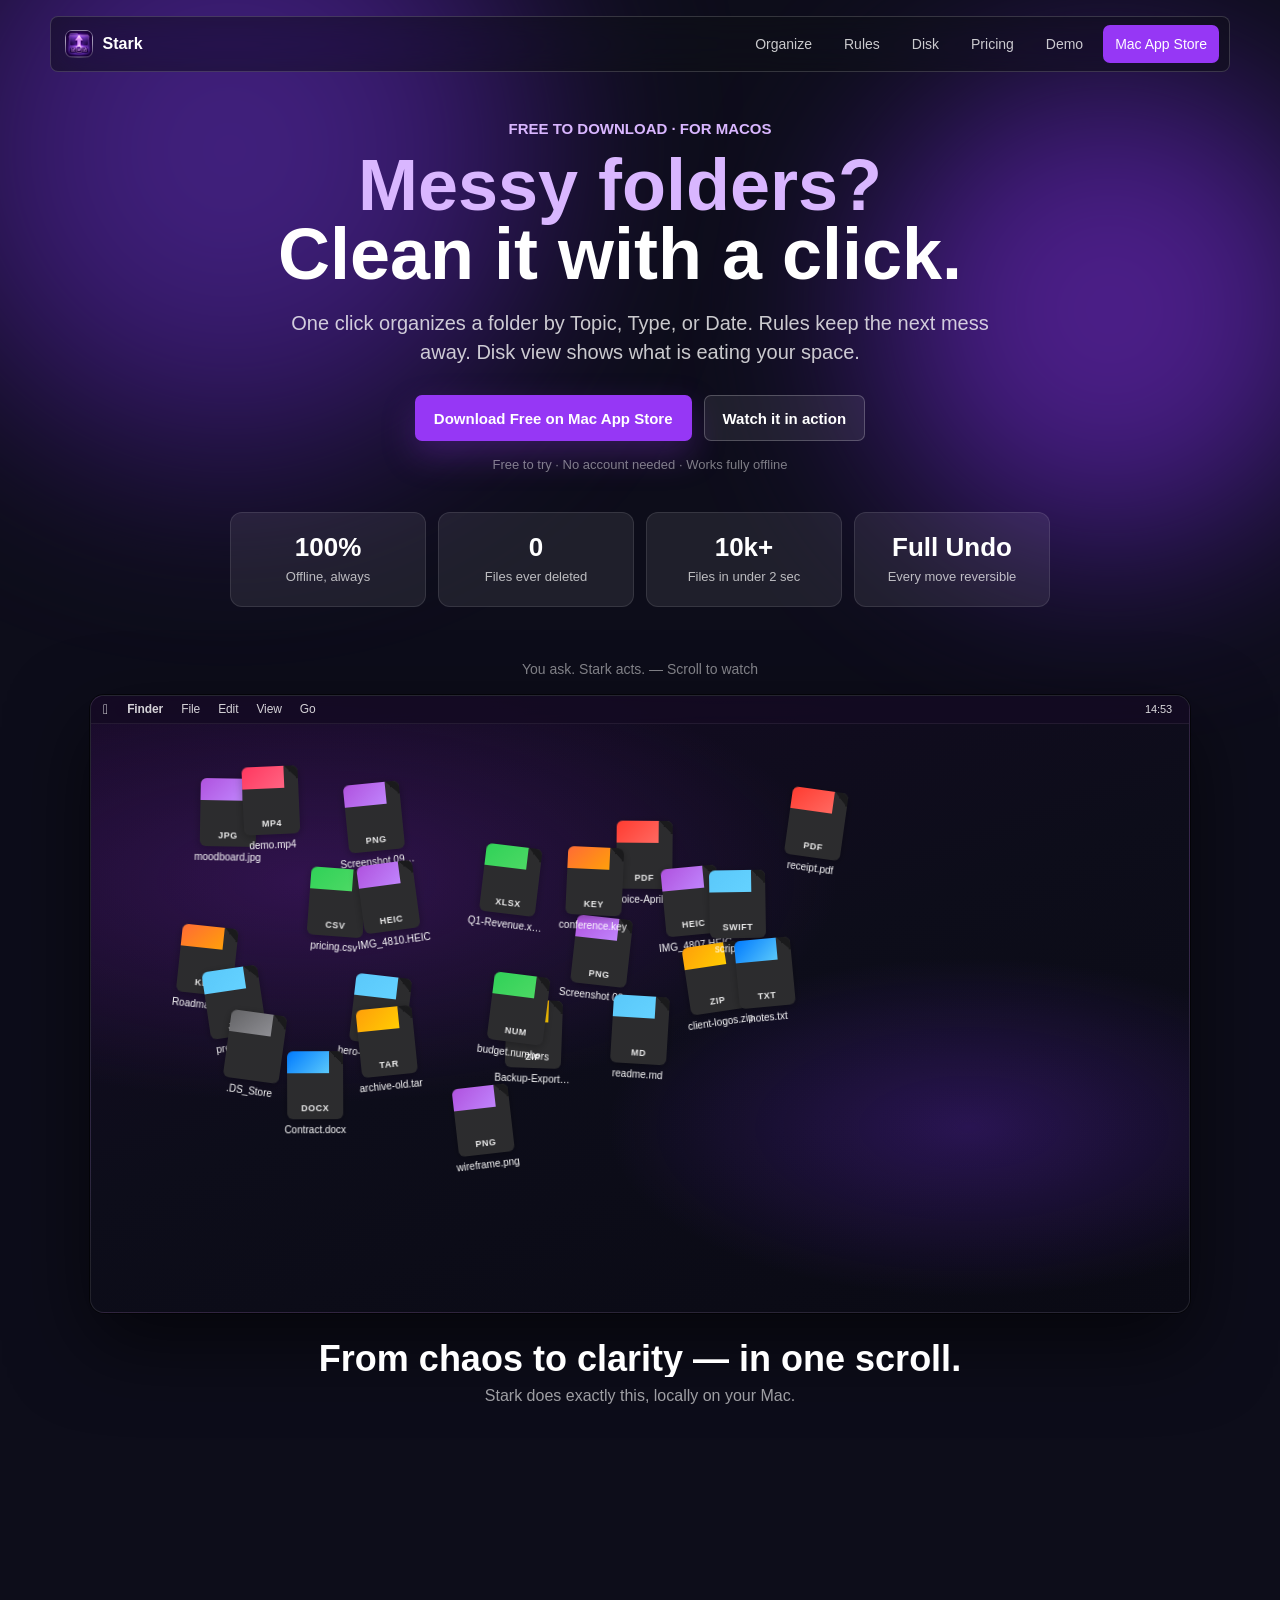
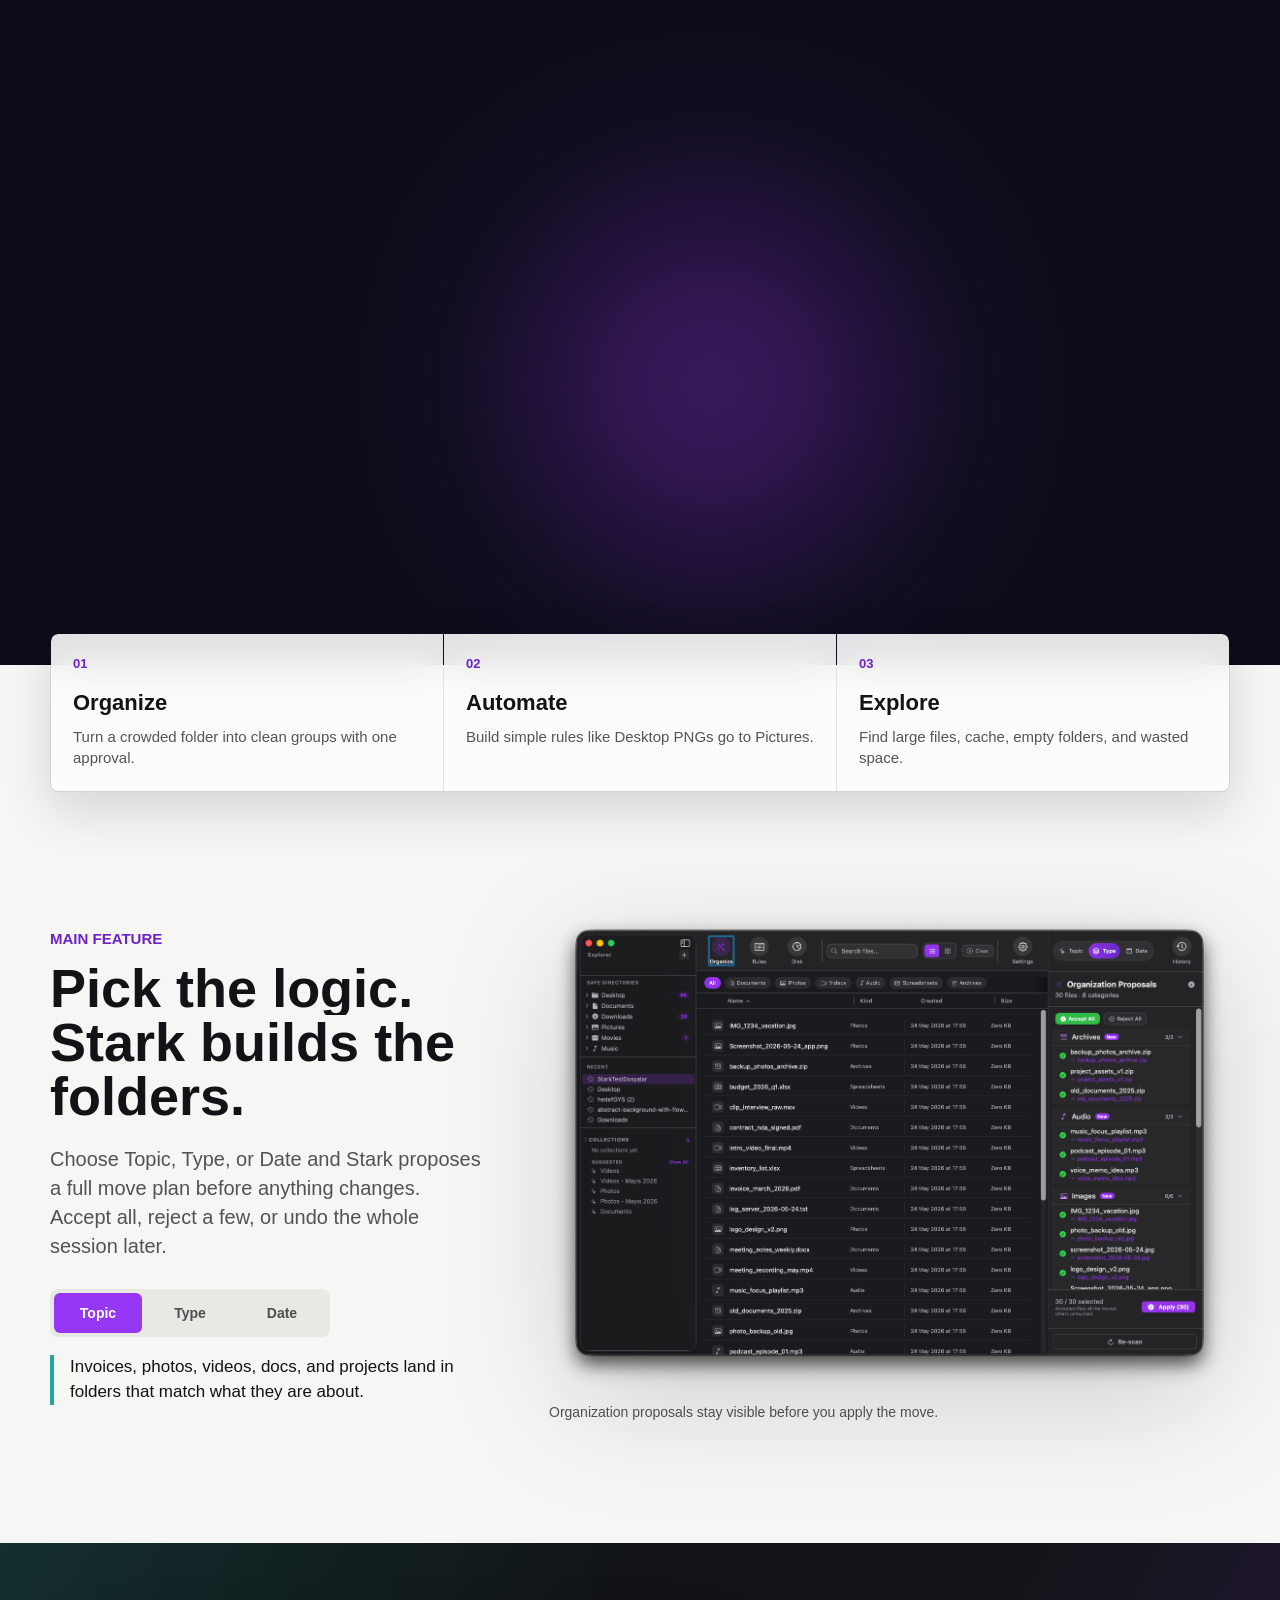
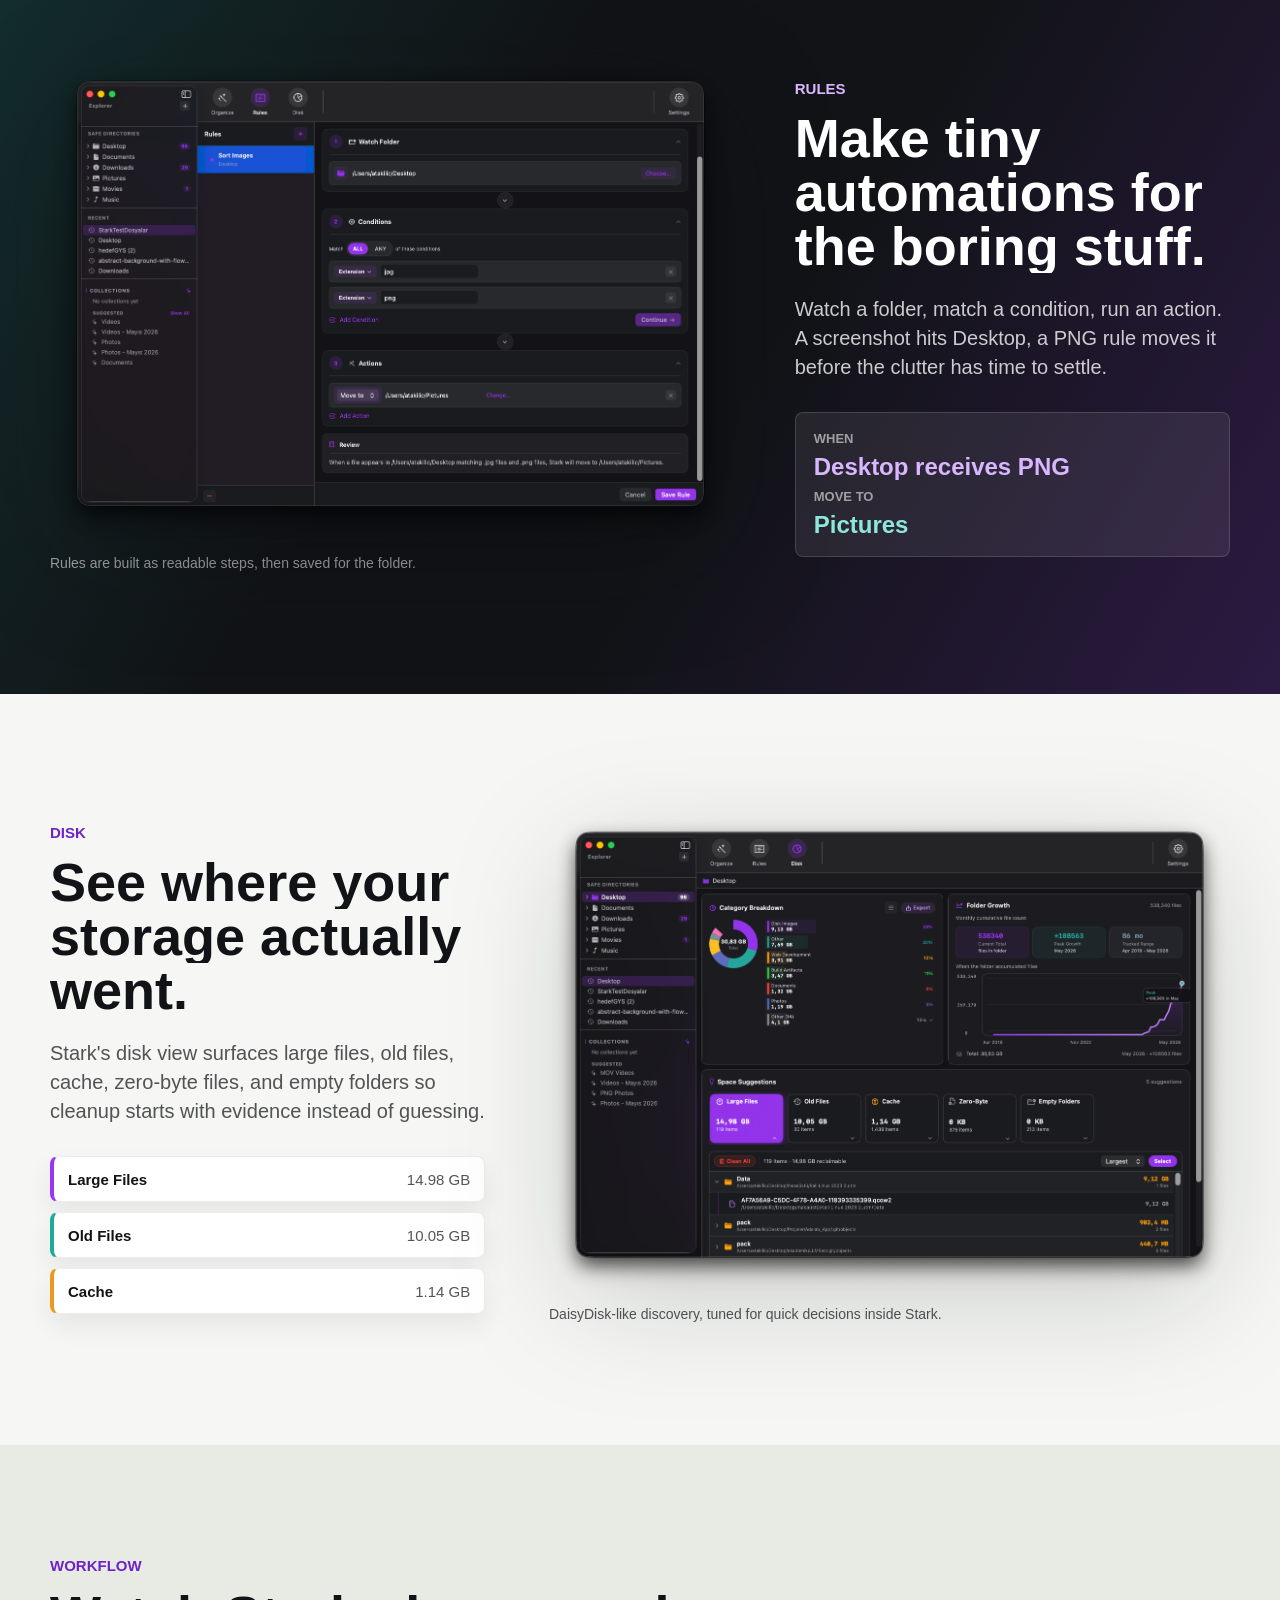
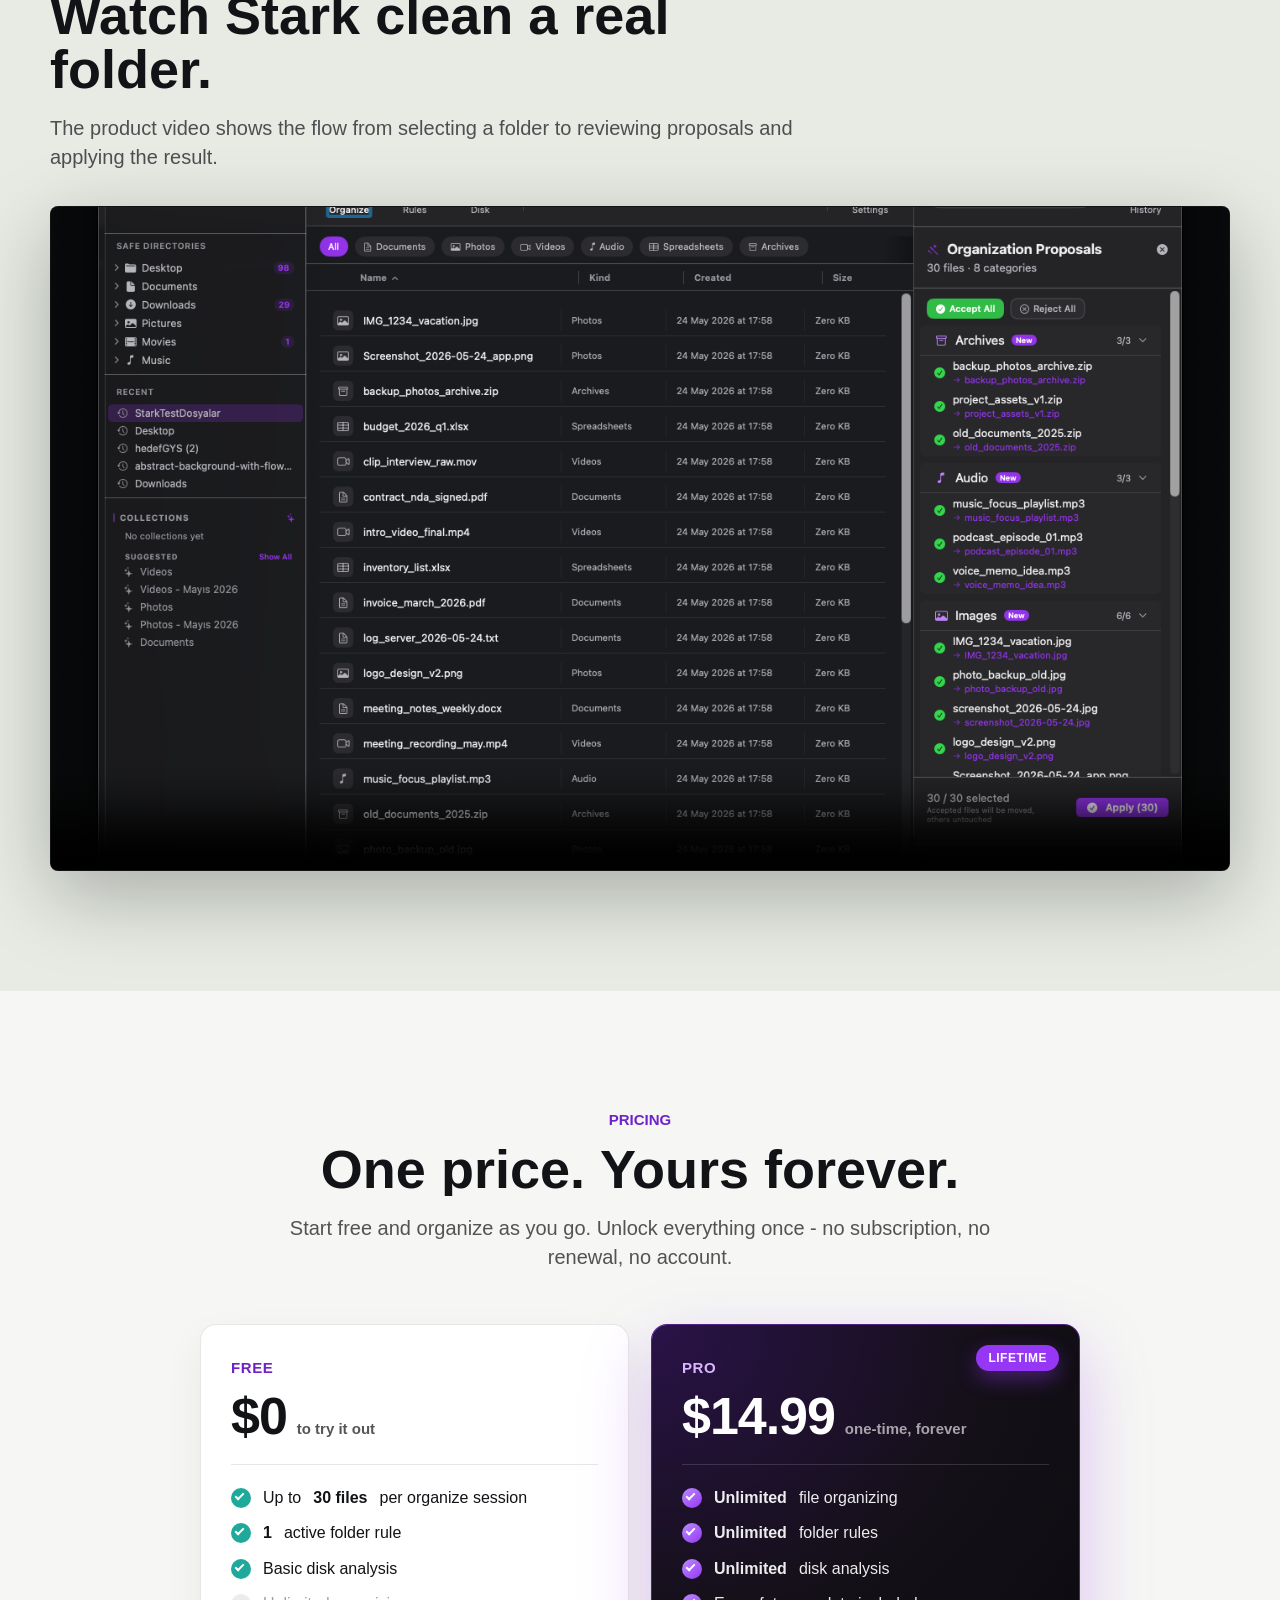
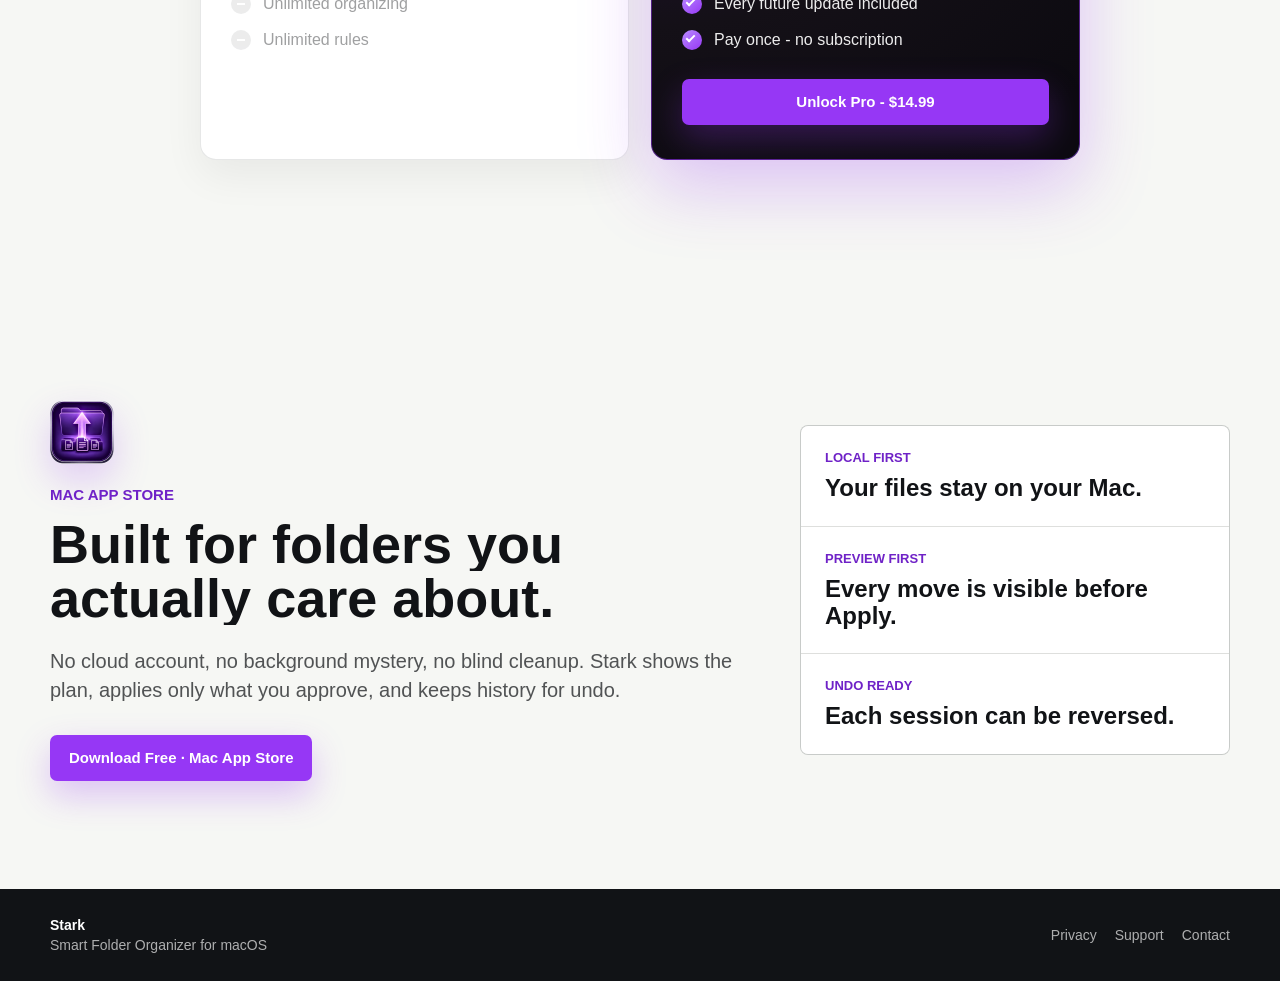
==== commit c4bd645b: "Install and configure Vercel Web Analytics # Vercel Web Analytics Implementation  ## Summary Success" ====
--- a/index.html
+++ b/index.html
@@ -281,5 +281,9 @@
   </footer>
 
   <script src="script.js"></script>
+  <script>
+    window.va = window.va || function () { (window.vaq = window.vaq || []).push(arguments); };
+  </script>
+  <script defer src="/_vercel/insights/script.js"></script>
 </body>
 </html>
